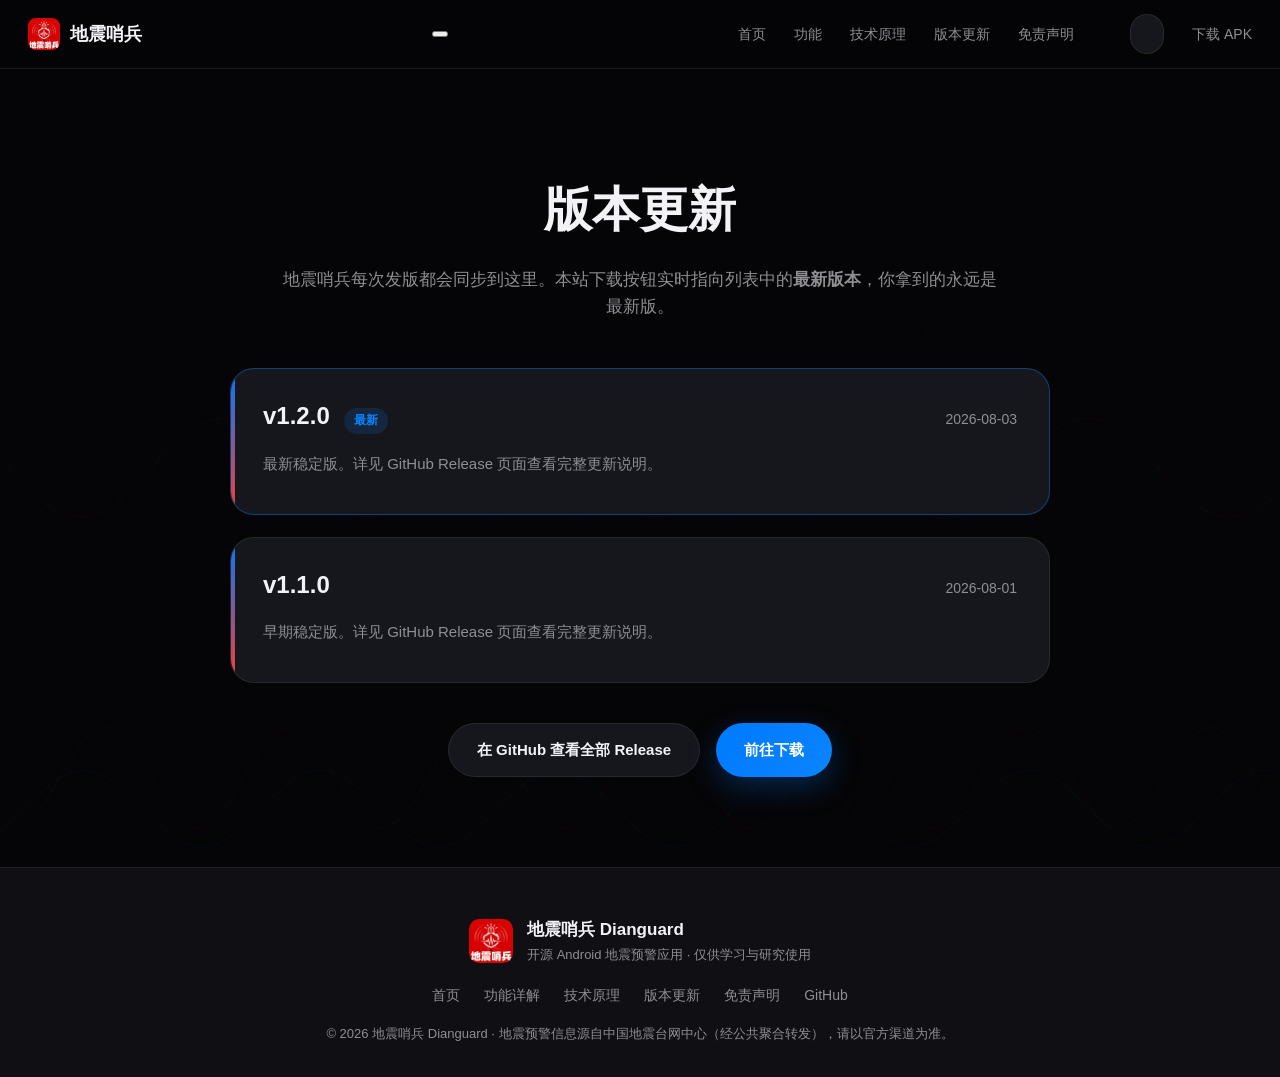
==== changelog.html @ f7e35b16 "site update: changelog.html" ====
<!DOCTYPE html>
<html lang="zh-CN">
<head>
  <meta charset="UTF-8">
  <meta name="viewport" content="width=device-width, initial-scale=1.0">
  <title>版本更新 — 地震哨兵 Dianguard</title>
  <meta name="description" content="地震哨兵 Dianguard 的版本更新记录。本站下载按钮实时指向最新 Release，你下载到的永远是最新版。">
  <link rel="icon" type="image/png" href="assets/ic_launcher.png">
  <link rel="stylesheet" href="styles.css">
</head>
<body class="page-changelog">
  <div class="scroll-progress"><i></i></div>
  <canvas id="wave-canvas"></canvas>
  <div class="aurora" aria-hidden="true"><span></span><span></span><span></span></div>

  <nav class="nav" id="site-nav">
    <a class="nav-logo" href="index.html">
      <img src="assets/ic_launcher.png" alt="地震哨兵">
      <span>地震哨兵</span>
    </a>
    <button class="nav-toggle" id="nav-toggle" aria-label="打开菜单" aria-expanded="false"><i></i><i></i><i></i></button>
    <div class="nav-links" id="nav-links">
      <a href="index.html">首页</a>
      <a href="features.html">功能</a>
      <a href="how.html">技术原理</a>
      <a href="changelog.html" class="active">版本更新</a>
      <a href="disclaimer.html">免责声明</a>
      <span class="nav-sep"></span>
      <a class="nav-github" href="https://github.com/Lokeily/Earthquake-Sentinel" target="_blank" rel="noopener" aria-label="GitHub 仓库">
        <svg viewBox="0 0 24 24" fill="currentColor"><path d="M12 .5a12 12 0 0 0-3.79 23.4c.6.1.82-.26.82-.58v-2.2c-3.34.72-4.04-1.6-4.04-1.6-.55-1.4-1.34-1.77-1.34-1.77-1.1-.75.08-.73.08-.73 1.2.09 1.84 1.24 1.84 1.24 1.07 1.84 2.81 1.3 3.5 1 .1-.78.42-1.31.76-1.61-2.67-.3-5.47-1.34-5.47-5.96 0-1.32.47-2.39 1.24-3.23-.13-.3-.54-1.53.11-3.18 0 0 1.01-.32 3.3 1.23a11.4 11.4 0 0 1 6.01 0c2.29-1.55 3.3-1.23 3.3-1.23.65 1.65.24 2.88.12 3.18.77.84 1.23 1.91 1.23 3.23 0 4.63-2.8 5.65-5.48 5.95.43.37.81 1.1.81 2.22v3.29c0 .32.22.69.83.58A12 12 0 0 0 12 .5z"/></svg>
      </a>
      <a class="nav-cta" href="index.html#download">下载 APK</a>
    </div>
  </nav>

  <main class="changelog-section">
    <div class="container">
      <header class="changelog-header">
        <h1>版本更新</h1>
        <p class="lead">地震哨兵每次发版都会同步到这里。本站下载按钮实时指向列表中的<strong>最新版本</strong>，你拿到的永远是最新版。</p>
      </header>

      <div id="release-list" class="release-list">
        <div class="release-loading">正在加载更新记录…</div>
      </div>

      <div class="changelog-actions">
        <a class="btn btn-secondary" href="https://github.com/Lokeily/Earthquake-Sentinel/releases" target="_blank" rel="noopener">在 GitHub 查看全部 Release</a>
        <a class="btn btn-primary" href="index.html#download">前往下载</a>
      </div>
    </div>
  </main>

  <footer class="footer">
    <div class="container footer-inner">
      <div class="footer-brand">
        <img src="assets/ic_launcher.png" alt="">
        <div>
          <strong>地震哨兵 Dianguard</strong>
          <p>开源 Android 地震预警应用 · 仅供学习与研究使用</p>
        </div>
      </div>
      <div class="footer-links">
        <a href="index.html">首页</a>
        <a href="features.html">功能详解</a>
        <a href="how.html">技术原理</a>
        <a href="changelog.html">版本更新</a>
        <a href="disclaimer.html">免责声明</a>
        <a href="https://github.com/Lokeily/Earthquake-Sentinel" target="_blank" rel="noopener">GitHub</a>
      </div>
      <p class="footer-copy">© 2026 地震哨兵 Dianguard · 地震预警信息源自中国地震台网中心（经公共聚合转发），请以官方渠道为准。</p>
    </div>
  </footer>

  <script type="application/json" id="fallback-releases">
  [
    {
      "tag": "v1.2.0",
      "date": "2026-08-03",
      "notes": "最新稳定版。详见 GitHub Release 页面查看完整更新说明。"
    },
    {
      "tag": "v1.1.0",
      "date": "2026-08-01",
      "notes": "早期稳定版。详见 GitHub Release 页面查看完整更新说明。"
    }
  ]
  </script>
  <script src="app.js"></script>
</body>
</html>
---- styles.css ----
:root {
  --bg: #050507;
  --bg-elev: #0f0f14;
  --card: #16161d;
  --card-hover: #1e1e27;
  --border: rgba(255,255,255,0.08);
  --text: #f2f2f7;
  --text-muted: #8e8e93;
  --blue: #007AFF;
  --blue-dark: #0A84FF;
  --level-blue: #0A84FF;
  --level-yellow: #FFCC00;
  --level-orange: #FF9500;
  --level-red: #FF3B30;
  --green: #34C759;
  --purple: #AF52DE;
  --radius: 24px;
  --radius-sm: 14px;
  --maxw: 1160px;
}

* { box-sizing: border-box; }
html { scroll-behavior: smooth; }
body {
  margin: 0;
  font-family: -apple-system, BlinkMacSystemFont, "Segoe UI", Roboto, "Helvetica Neue", Arial, "PingFang SC", "Microsoft YaHei", sans-serif;
  background: var(--bg);
  color: var(--text);
  line-height: 1.6;
  overflow-x: hidden;
}

a { color: var(--blue); text-decoration: none; }
a:hover { text-decoration: underline; }

#wave-canvas {
  position: fixed;
  inset: 0;
  width: 100%;
  height: 100%;
  z-index: -1;
  opacity: 0.55;
  pointer-events: none;
}

.container {
  max-width: var(--maxw);
  margin: 0 auto;
  padding: 0 24px;
}

/* Nav */
.nav {
  position: fixed;
  top: 0; left: 0; right: 0;
  z-index: 100;
  display: flex;
  align-items: center;
  justify-content: space-between;
  padding: 14px 28px;
  background: rgba(5,5,7,0.72);
  backdrop-filter: blur(18px);
  border-bottom: 1px solid var(--border);
}
.nav-logo {
  display: flex;
  align-items: center;
  gap: 10px;
  color: var(--text);
  font-weight: 700;
  font-size: 18px;
}
.nav-logo img { width: 32px; height: 32px; border-radius: 8px; }
.nav-links {
  display: flex;
  align-items: center;
  gap: 28px;
  font-size: 14px;
}
.nav-links a { color: var(--text-muted); }
.nav-links a:hover { color: var(--text); text-decoration: none; }
.nav-github {
  padding: 8px 16px;
  border: 1px solid var(--border);
  border-radius: 999px;
  background: var(--card);
  color: var(--text) !important;
  transition: 0.2s;
}
.nav-github:hover { background: var(--card-hover); }

/* Hero */
.hero {
  min-height: 100vh;
  display: flex;
  align-items: center;
  justify-content: center;
  gap: 64px;
  padding: 120px 40px 80px;
  max-width: 1280px;
  margin: 0 auto;
}
.hero-content { flex: 1; max-width: 620px; }
.hero-badge {
  display: inline-flex;
  align-items: center;
  gap: 8px;
  padding: 8px 16px;
  border-radius: 999px;
  background: rgba(10,132,255,0.12);
  border: 1px solid rgba(10,132,255,0.25);
  color: var(--blue-dark);
  font-size: 13px;
  margin-bottom: 24px;
}
.hero-title {
  font-size: clamp(40px, 6vw, 72px);
  line-height: 1.08;
  font-weight: 800;
  letter-spacing: -0.03em;
  margin: 0 0 24px;
}
.gradient-text {
  background: linear-gradient(135deg, var(--level-blue), var(--level-red));
  -webkit-background-clip: text;
  -webkit-text-fill-color: transparent;
  background-clip: text;
}
.hero-subtitle {
  font-size: 18px;
  color: var(--text-muted);
  max-width: 540px;
  margin: 0 0 32px;
}
.hero-actions { display: flex; gap: 16px; flex-wrap: wrap; }
.hero-note {
  margin-top: 20px;
  font-size: 13px;
  color: var(--text-muted);
}

.btn {
  display: inline-flex;
  align-items: center;
  justify-content: center;
  gap: 10px;
  padding: 14px 28px;
  border-radius: 999px;
  font-weight: 600;
  font-size: 15px;
  border: none;
  cursor: pointer;
  transition: transform 0.15s, box-shadow 0.2s, background 0.2s;
  text-decoration: none !important;
}
.btn:hover { transform: translateY(-2px); }
.btn-primary {
  background: linear-gradient(135deg, var(--blue), var(--blue-dark));
  color: #fff;
  box-shadow: 0 10px 30px rgba(0,122,255,0.28);
}
.btn-primary:hover { box-shadow: 0 14px 40px rgba(0,122,255,0.38); }
.btn-secondary {
  background: var(--card);
  color: var(--text);
  border: 1px solid var(--border);
}
.btn-secondary:hover { background: var(--card-hover); }
.btn-large { padding: 18px 36px; font-size: 17px; }

/* Phone */
.hero-device { flex: 0 0 auto; }
.phone {
  width: 320px;
  height: 660px;
  border-radius: 48px;
  background: #1c1c24;
  border: 10px solid #2a2a35;
  box-shadow:
    0 0 0 2px #444,
    0 40px 90px rgba(0,0,0,0.55),
    0 0 80px rgba(255,59,48,0.15);
  position: relative;
  overflow: hidden;
}
.phone.small { width: 260px; height: 540px; border-width: 8px; border-radius: 40px; }
.phone-notch {
  position: absolute;
  top: 0; left: 50%;
  transform: translateX(-50%);
  width: 120px; height: 26px;
  background: #1c1c24;
  border-radius: 0 0 18px 18px;
  z-index: 2;
}
.phone-screen {
  width: 100%; height: 100%;
  padding: 44px 20px 24px;
  background: linear-gradient(180deg, #0c0c12, #1a1a22);
  display: flex;
  flex-direction: column;
  gap: 16px;
}
.phone-screen.dark { background: #000; }

.alert-card {
  border-radius: var(--radius-sm);
  padding: 24px;
  text-align: center;
  color: #fff;
  background: linear-gradient(135deg, rgba(255,59,48,0.95), rgba(255,149,0,0.9));
  box-shadow: 0 12px 40px rgba(255,59,48,0.35);
  animation: pulse-red 2s infinite;
}
.alert-card.red { background: linear-gradient(135deg, #ff3b30, #ff6b61); }
@keyframes pulse-red {
  0%,100% { box-shadow: 0 12px 40px rgba(255,59,48,0.35); }
  50% { box-shadow: 0 12px 50px rgba(255,59,48,0.6); }
}
.alert-icon { font-size: 36px; margin-bottom: 6px; color: #fff; }
.alert-icon svg { width: 36px; height: 36px; }
.alert-level { font-size: 13px; opacity: 0.9; letter-spacing: 0.1em; }
.alert-mag { font-size: 34px; font-weight: 800; margin: 6px 0; }
.alert-eta { font-size: 18px; }
.alert-eta .count { font-size: 42px; font-weight: 800; }
.alert-tip { margin-top: 10px; font-size: 13px; opacity: 0.9; }

.home-preview {
  flex: 1;
  background: rgba(255,255,255,0.04);
  border-radius: var(--radius-sm);
  padding: 18px;
  border: 1px solid var(--border);
}
.status-row {
  display: flex;
  justify-content: space-between;
  font-size: 13px;
  color: var(--text-muted);
  margin-bottom: 12px;
}
.status-value { color: var(--text); }
.source-dots { display: flex; gap: 8px; margin-bottom: 18px; }
.mock-btn {
  width: 100%;
  padding: 14px;
  border-radius: 12px;
  border: none;
  background: var(--blue);
  color: #fff;
  font-weight: 700;
  font-size: 15px;
}

/* Sections */
.section { padding: 110px 0; }
.section-title {
  font-size: clamp(28px, 4vw, 44px);
  font-weight: 800;
  letter-spacing: -0.02em;
  margin: 0 0 48px;
  text-align: center;
}
.text-muted { color: var(--text-muted); }

/* Sources */
.sources { background: linear-gradient(180deg, transparent, rgba(10,132,255,0.04)); }
.source-grid {
  display: grid;
  grid-template-columns: repeat(auto-fit, minmax(240px, 1fr));
  gap: 20px;
}
.source-card {
  background: var(--card);
  border: 1px solid var(--border);
  border-radius: var(--radius-sm);
  padding: 24px;
  transition: 0.2s;
}
.source-card:hover { background: var(--card-hover); transform: translateY(-4px); }
.source-name { font-weight: 700; font-size: 17px; margin-bottom: 6px; }
.source-url { font-size: 12px; color: var(--text-muted); margin-bottom: 14px; }
.badge {
  display: inline-block;
  padding: 5px 10px;
  border-radius: 999px;
  font-size: 12px;
  font-weight: 600;
}
.badge.free { background: rgba(52,199,89,0.15); color: var(--green); }
.badge.token { background: rgba(255,204,0,0.15); color: var(--level-yellow); }
.badge.key { background: rgba(175,82,222,0.15); color: var(--purple); }

/* Features */
.features { background: var(--bg-elev); }
.feature-grid {
  display: grid;
  grid-template-columns: repeat(auto-fit, minmax(300px, 1fr));
  gap: 22px;
}
.feature-card {
  background: var(--card);
  border: 1px solid var(--border);
  border-radius: var(--radius);
  padding: 28px;
  transition: 0.25s;
}
.feature-card:hover { background: var(--card-hover); transform: translateY(-5px); }
.feature-icon {
  width: 50px; height: 50px;
  border-radius: 14px;
  display: flex; align-items: center; justify-content: center;
  font-size: 24px;
  margin-bottom: 18px;
}
.feature-icon.red { background: rgba(255,59,48,0.12); color: var(--level-red); }
.feature-icon.blue { background: rgba(10,132,255,0.12); color: var(--level-blue); }
.feature-icon.yellow { background: rgba(255,204,0,0.12); color: var(--level-yellow); }
.feature-icon.orange { background: rgba(255,149,0,0.12); color: var(--level-orange); }
.feature-icon.purple { background: rgba(175,82,222,0.12); color: var(--purple); }
.feature-icon.green { background: rgba(52,199,89,0.12); color: var(--green); }
.feature-icon svg { width: 26px; height: 26px; }
.feature-card h3 { margin: 0 0 10px; font-size: 19px; }
.feature-card p { margin: 0; color: var(--text-muted); font-size: 15px; }

/* Screens */
.screen-showcase {
  display: flex;
  justify-content: center;
  gap: 32px;
  flex-wrap: wrap;
}
.screen-header {
  text-align: center;
  font-weight: 700;
  font-size: 16px;
  margin-bottom: 8px;
}
.status-card {
  background: rgba(52,199,89,0.12);
  border: 1px solid rgba(52,199,89,0.25);
  border-radius: 16px;
  padding: 18px;
  text-align: center;
}
.status-title { font-weight: 700; font-size: 18px; color: var(--green); }
.status-desc { font-size: 13px; color: var(--text-muted); }
.mock-list { display: flex; flex-direction: column; gap: 10px; }
.mock-list.compact { gap: 8px; }
.mock-item {
  display: flex; align-items: center; gap: 10px;
  background: rgba(255,255,255,0.04);
  border-radius: 10px;
  padding: 12px 14px;
  font-size: 14px;
}
.history-item {
  display: flex; align-items: center; gap: 14px;
  padding: 14px;
  border-radius: 14px;
  background: rgba(255,255,255,0.04);
  border-left: 4px solid;
}
.history-item.level-orange { border-left-color: var(--level-orange); }
.history-item.level-blue { border-left-color: var(--level-blue); }
.history-item.level-yellow { border-left-color: var(--level-yellow); }
.history-mag {
  width: 42px; height: 42px;
  border-radius: 50%;
  display: flex; align-items: center; justify-content: center;
  font-weight: 800; font-size: 15px;
  background: rgba(255,255,255,0.08);
}
.history-info { flex: 1; font-size: 14px; }
.history-meta { font-size: 12px; color: var(--text-muted); }

/* Voice */
.voice { background: linear-gradient(180deg, var(--bg-elev), transparent); }
.voice-inner {
  display: flex;
  align-items: center;
  gap: 64px;
}
.voice-text { flex: 1; }
.voice-text p { color: var(--text-muted); max-width: 520px; }
.voice-list {
  list-style: none;
  padding: 0;
  margin-top: 24px;
  display: flex;
  flex-direction: column;
  gap: 14px;
}
.voice-list li {
  position: relative;
  padding-left: 22px;
  color: var(--text-muted);
}
.voice-list li::before {
  content: "";
  position: absolute;
  left: 0; top: 10px;
  width: 8px; height: 8px;
  border-radius: 50%;
  background: var(--blue);
}
.voice-visual {
  flex: 0 0 280px;
  height: 180px;
  display: flex;
  align-items: flex-end;
  justify-content: center;
  gap: 10px;
}
.wave-block {
  width: 24px;
  border-radius: 999px;
  background: linear-gradient(180deg, var(--blue), var(--level-red));
  animation: wave 1.2s ease-in-out infinite;
}
.wave-block:nth-child(1) { height: 40%; animation-delay: 0s; }
.wave-block:nth-child(2) { height: 70%; animation-delay: 0.15s; }
.wave-block:nth-child(3) { height: 100%; animation-delay: 0.3s; }
.wave-block:nth-child(4) { height: 70%; animation-delay: 0.45s; }
.wave-block:nth-child(5) { height: 40%; animation-delay: 0.6s; }
@keyframes wave {
  0%,100% { transform: scaleY(0.7); }
  50% { transform: scaleY(1); }
}

/* Reviews */
.reviews { background: var(--bg-elev); }
.review-grid {
  display: grid;
  grid-template-columns: repeat(auto-fit, minmax(280px, 1fr));
  gap: 20px;
}
.review-card {
  background: var(--card);
  border: 1px solid var(--border);
  border-radius: var(--radius);
  padding: 26px;
  margin: 0;
}
.review-card p { font-size: 17px; margin: 0 0 16px; }
.review-card cite { color: var(--text-muted); font-size: 14px; font-style: normal; }

/* Download */
.download { text-align: center; }
.install-steps {
  display: grid;
  grid-template-columns: repeat(auto-fit, minmax(220px, 1fr));
  gap: 24px;
  text-align: left;
  margin-bottom: 48px;
}
.step {
  background: var(--card);
  border: 1px solid var(--border);
  border-radius: var(--radius-sm);
  padding: 24px;
}
.step-num {
  width: 36px; height: 36px;
  border-radius: 50%;
  background: var(--blue);
  color: #fff;
  display: flex; align-items: center; justify-content: center;
  font-weight: 700;
  margin-bottom: 14px;
}
.step h3 { margin: 0 0 8px; font-size: 17px; }
.step p { margin: 0; color: var(--text-muted); font-size: 14px; }
.download-actions { display: flex; justify-content: center; gap: 16px; flex-wrap: wrap; }

/* Footer */
.footer {
  border-top: 1px solid var(--border);
  padding: 48px 0 32px;
  background: var(--bg-elev);
}
.footer-inner { text-align: center; }
.footer-brand {
  display: inline-flex;
  align-items: center;
  gap: 14px;
  margin-bottom: 18px;
  text-align: left;
}
.footer-brand img { width: 44px; height: 44px; border-radius: 10px; }
.footer-brand strong { display: block; font-size: 17px; }
.footer-brand p { margin: 2px 0 0; font-size: 13px; color: var(--text-muted); }
.footer-links { display: flex; justify-content: center; gap: 24px; margin-bottom: 18px; }
.footer-links a { color: var(--text-muted); font-size: 14px; }
.footer-links a:hover { color: var(--text); }
.footer-copy { color: var(--text-muted); font-size: 13px; margin: 0; }

/* Dots */
.dot {
  width: 10px; height: 10px;
  border-radius: 50%;
  display: inline-block;
}
.level-blue { background: var(--level-blue); }
.level-yellow { background: var(--level-yellow); }
.level-orange { background: var(--level-orange); }
.level-red { background: var(--level-red); }
.level-green { background: var(--green); }

/* Disclaimer page */
.page-disclaimer #wave-canvas { opacity: 0.25; }
.disclaimer-section { padding: 140px 0 80px; }
.disclaimer-header {
  text-align: center;
  max-width: 720px;
  margin: 0 auto 48px;
}
.disclaimer-header h1 { font-size: clamp(32px, 5vw, 48px); margin-bottom: 16px; }
.lead { color: var(--text-muted); font-size: 17px; }
.disclaimer-body {
  display: flex;
  flex-direction: column;
  gap: 24px;
  max-width: 760px;
  margin: 0 auto;
}
.disclaimer-block {
  background: var(--card);
  border: 1px solid var(--border);
  border-radius: var(--radius);
  padding: 28px 32px;
}
.disclaimer-block.warning {
  border-color: rgba(255,59,48,0.35);
  background: linear-gradient(135deg, rgba(255,59,48,0.08), var(--card));
}
.disclaimer-block h2 { font-size: 20px; margin: 0 0 14px; }
.disclaimer-block p { color: var(--text-muted); margin: 0 0 12px; }
.disclaimer-block p:last-child { margin-bottom: 0; }
.disclaimer-block ol { margin: 0; padding-left: 20px; color: var(--text-muted); }
.disclaimer-block li { margin-bottom: 10px; }
.disclaimer-block li:last-child { margin-bottom: 0; }
.disclaimer-actions {
  display: flex;
  justify-content: center;
  gap: 16px;
  margin-top: 48px;
}

/* Section lead + left-aligned titles */
.section-lead {
  text-align: center;
  color: var(--text-muted);
  font-size: 17px;
  max-width: 680px;
  margin: -28px auto 52px;
}
.section-title.left { text-align: left; margin-left: 0; }

/* Hero countdown ring */
.alert-eta {
  position: relative;
  display: flex;
  flex-direction: column;
  align-items: center;
  justify-content: center;
  margin: 10px 0 6px;
  min-height: 104px;
}
.alert-eta .eta-ring {
  position: absolute;
  top: 50%; left: 50%;
  width: 96px; height: 96px;
  transform: translate(-50%, -58%);
}
.alert-eta .eta-ring-bg { fill: none; stroke: rgba(255,255,255,0.28); stroke-width: 7; }
.alert-eta .eta-ring-fg {
  fill: none;
  stroke: #fff;
  stroke-width: 7;
  stroke-linecap: round;
  stroke-dasharray: 276.46;
  stroke-dashoffset: 0;
  transform: rotate(-90deg);
  transform-origin: 50px 50px;
  transition: stroke-dashoffset 1s linear;
}
.alert-eta .count {
  font-size: 42px;
  font-weight: 800;
  line-height: 1;
  position: relative;
  z-index: 1;
}
.alert-eta .eta-label { font-size: 12px; opacity: 0.92; margin-top: 4px; z-index: 1; }

/* How it works */
.how { background: var(--bg-elev); }
.how-grid {
  display: flex;
  align-items: stretch;
  justify-content: center;
  gap: 12px;
  flex-wrap: nowrap;
}
.how-step {
  flex: 1;
  background: var(--card);
  border: 1px solid var(--border);
  border-radius: var(--radius);
  padding: 30px 24px;
  text-align: center;
  position: relative;
  transition: 0.25s;
}
.how-step:hover { background: var(--card-hover); transform: translateY(-5px); }
.how-num {
  width: 34px; height: 34px;
  border-radius: 50%;
  background: linear-gradient(135deg, var(--blue), var(--blue-dark));
  color: #fff;
  display: flex; align-items: center; justify-content: center;
  font-weight: 800;
  margin: 0 auto 14px;
}
.how-icon { font-size: 30px; margin-bottom: 10px; color: var(--blue); }
.how-icon.red { color: var(--level-red); }
.how-icon svg { width: 30px; height: 30px; }
.how-step h3 { margin: 0 0 8px; font-size: 18px; }
.how-step p { margin: 0; color: var(--text-muted); font-size: 14px; }
.how-arrow {
  align-self: center;
  font-size: 26px;
  color: var(--text-muted);
  flex: 0 0 auto;
}

/* Reliability */
.reliability { background: linear-gradient(180deg, transparent, rgba(10,132,255,0.04)); }
.reliability-inner {
  display: flex;
  align-items: center;
  gap: 56px;
}
.reliability-text { flex: 1; }
.reliability-text p { color: var(--text-muted); max-width: 560px; }
.reliability-list {
  list-style: none; padding: 0; margin-top: 22px;
  display: flex; flex-direction: column; gap: 12px;
}
.reliability-list li { display: flex; align-items: center; gap: 10px; color: var(--text-muted); }
.reliability-graph {
  flex: 0 0 240px;
  height: 240px;
  position: relative;
  border-radius: var(--radius);
  background: var(--card);
  border: 1px solid var(--border);
}
.rg-source {
  position: absolute;
  left: 50%; transform: translateX(-50%);
  background: var(--bg-elev);
  border: 1px solid var(--border);
  border-radius: 999px;
  padding: 6px 14px;
  font-size: 13px;
  z-index: 2;
}
.rg-source:nth-child(1) { top: 14px; }
.rg-source:nth-child(2) { top: 14px; left: 22px; transform: none; }
.rg-source:nth-child(3) { top: 14px; left: auto; right: 22px; transform: none; }
.rg-hub {
  position: absolute;
  bottom: 18px; left: 50%; transform: translateX(-50%);
  background: linear-gradient(135deg, var(--blue), var(--blue-dark));
  color: #fff;
  border-radius: 12px;
  padding: 8px 16px;
  font-size: 13px;
  font-weight: 700;
  z-index: 2;
}
.rg-lines { position: absolute; inset: 0; width: 100%; height: 100%; }
.rg-lines line {
  stroke: var(--blue-dark);
  stroke-width: 1.5;
  stroke-dasharray: 4 4;
  opacity: 0.6;
}

/* FAQ */
.faq { background: var(--bg-elev); }
.faq-grid {
  display: grid;
  grid-template-columns: repeat(auto-fit, minmax(330px, 1fr));
  gap: 16px;
  max-width: 980px;
  margin: 0 auto;
}
.faq-item {
  background: var(--card);
  border: 1px solid var(--border);
  border-radius: var(--radius-sm);
  padding: 4px 22px;
  transition: 0.2s;
}
.faq-item[open] { background: var(--card-hover); }
.faq-item summary {
  cursor: pointer;
  list-style: none;
  font-weight: 600;
  font-size: 16px;
  padding: 18px 0;
  display: flex;
  justify-content: space-between;
  align-items: center;
}
.faq-item summary::-webkit-details-marker { display: none; }
.faq-item summary::after {
  content: "+";
  font-size: 22px;
  color: var(--text-muted);
  transition: transform 0.2s;
}
.faq-item[open] summary::after { content: "−"; }
.faq-item p { margin: 0 0 18px; color: var(--text-muted); font-size: 15px; }
.faq-item p a { color: var(--blue); }

/* Download version line */
.download-version { text-align: center; color: var(--text-muted); font-size: 16px; margin: -28px 0 40px; }
.download-version strong { color: var(--text); }

/* Changelog */
.page-changelog #wave-canvas { opacity: 0.22; }
.changelog-section { padding: 140px 0 90px; }
.changelog-header { text-align: center; max-width: 720px; margin: 0 auto 48px; }
.changelog-header h1 { font-size: clamp(32px, 5vw, 48px); margin-bottom: 14px; }
.changelog-header .lead { color: var(--text-muted);; font-size: 17px; }
.release-list { max-width: 820px; margin: 0 auto; display: flex; flex-direction: column; gap: 22px; }
.release-card {
  background: var(--card);
  border: 1px solid var(--border);
  border-radius: var(--radius);
  padding: 28px 32px;
  position: relative;
  overflow: hidden;
}
.release-card::before {
  content: "";
  position: absolute;
  left: 0; top: 0; bottom: 0;
  width: 4px;
  background: linear-gradient(180deg, var(--blue), var(--level-red));
}
.release-card.latest { border-color: rgba(10,132,255,0.4); }
.release-head {
  display: flex;
  align-items: baseline;
  gap: 14px;
  flex-wrap: wrap;
  margin-bottom: 16px;
}
.release-version { font-size: 24px; font-weight: 800; }
.release-badge {
  font-size: 12px;
  font-weight: 700;
  padding: 3px 10px;
  border-radius: 999px;
  background: rgba(10,132,255,0.15);
  color: var(--blue-dark);
}
.release-date { color: var(--text-muted); font-size: 14px; margin-left: auto; }
.release-notes { color: var(--text-muted); font-size: 15px; }
.release-notes h2, .release-notes h3, .release-notes h4 { color: var(--text); margin: 18px 0 8px; }
.release-notes h2 { font-size: 19px; }
.release-notes h3 { font-size: 17px; }
.release-notes h4 { font-size: 15px; }
.release-notes p { margin: 0 0 10px; }
.release-notes ul, .release-notes ol { margin: 0 0 12px; padding-left: 22px; }
.release-notes li { margin-bottom: 6px; }
.release-notes code {
  background: rgba(255,255,255,0.08);
  padding: 1px 6px;
  border-radius: 6px;
  font-size: 0.9em;
}
.release-notes a { color: var(--blue); }
.release-notes hr { border: none; border-top: 1px solid var(--border); margin: 16px 0; }
.release-dl { margin: 18px 0 0 !important; }
.btn-small { padding: 9px 18px; font-size: 13px; }
.release-loading { text-align: center; color: var(--text-muted); padding: 40px; }
.release-error {
  text-align: center;
  color: var(--text-muted);
  background: var(--card);
  border: 1px solid var(--border);
  border-radius: var(--radius);
  padding: 32px;
}
.changelog-actions { display: flex; justify-content: center; gap: 16px; margin-top: 40px; flex-wrap: wrap; }

/* Reveal on scroll */
.reveal {
  opacity: 0;
  transform: translateY(30px);
  transition: opacity 0.7s ease, transform 0.7s ease;
}
.reveal.revealed {
  opacity: 1;
  transform: translateY(0);
}

/* Responsive */
@media (max-width: 960px) {
  .hero { flex-direction: column; text-align: center; padding-top: 140px; }
  .hero-content { max-width: 100%; }
  .hero-actions, .hero-note { justify-content: center; }
  .hero-device { order: -1; }
  .voice-inner { flex-direction: column; text-align: center; }
  .voice-text p { max-width: 100%; }
}
@media (max-width: 640px) {
  .nav { padding: 12px 18px; }
  .nav-links { gap: 16px; font-size: 13px; }
  .nav-links a:not(.nav-github) { display: none; }
  .phone { width: 260px; height: 540px; }
  .section { padding: 72px 0; }
  .install-steps, .feature-grid, .source-grid, .review-grid { grid-template-columns: 1fr; }
  .disclaimer-block { padding: 22px; }
}

@media (max-width: 860px) {
  .how-grid { flex-wrap: wrap; }
  .how-arrow { display: none; }
  .how-step { flex: 1 1 100%; }
  .reliability-inner { flex-direction: column; text-align: center; }
  .reliability-text { text-align: left; }
  .reliability-graph { flex: 0 0 auto; width: 100%; max-width: 320px; }
  .release-head { gap: 10px; }
  .release-date { margin-left: 0; width: 100%; }
}
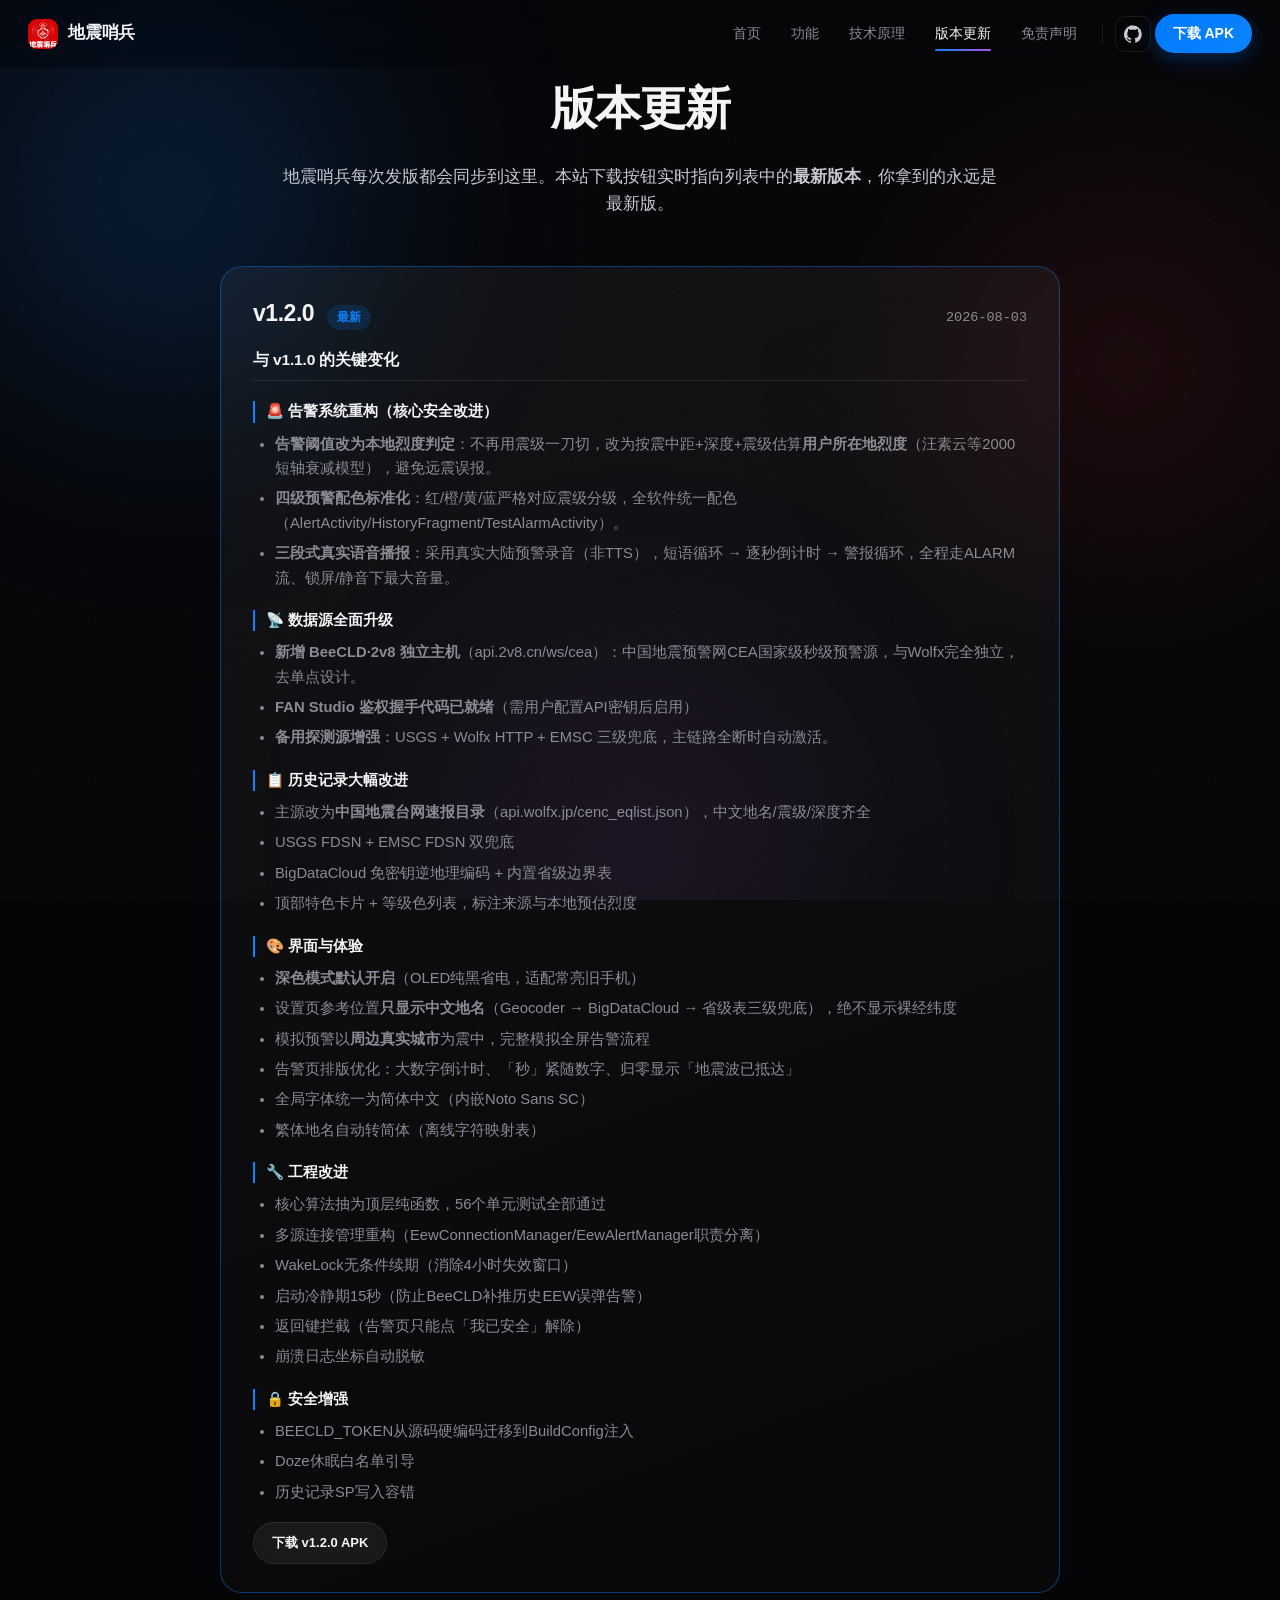
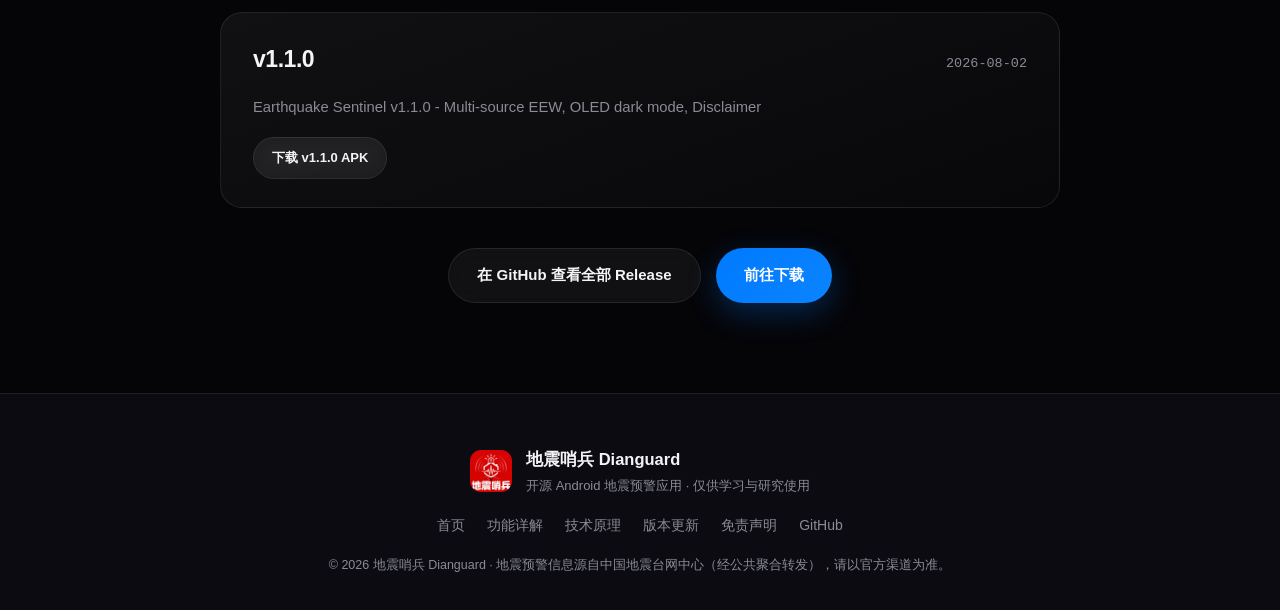
==== commit 9804c022: "site: 修复事实错误、重做更新日志、补齐 SEO 与性能优化 - 修正首页默认烈度阈值文案：源码默认+推荐为 2°，原页面写 3° 有误导 - 免责声明补全 v1.2.0 引入的多数据源（BeeC" ====
--- a/changelog.html
+++ b/changelog.html
@@ -5,8 +5,45 @@
   <meta name="viewport" content="width=device-width, initial-scale=1.0">
   <title>版本更新 — 地震哨兵 Dianguard</title>
   <meta name="description" content="地震哨兵 Dianguard 的版本更新记录。本站下载按钮实时指向最新 Release，你下载到的永远是最新版。">
+  <meta name="theme-color" content="#050508">
+  <meta name="color-scheme" content="dark">
   <link rel="icon" type="image/png" href="assets/ic_launcher.png">
+  <link rel="canonical" href="https://lokeily.github.io/dianguard-site/changelog.html">
+  <meta property="og:type" content="website">
+  <meta property="og:site_name" content="地震哨兵 Dianguard">
+  <meta property="og:title" content="版本更新 — 地震哨兵 Dianguard">
+  <meta property="og:description" content="地震哨兵 Dianguard 的版本更新记录。本站下载按钮实时指向最新 Release，你下载到的永远是最新版。">
+  <meta property="og:url" content="https://lokeily.github.io/dianguard-site/changelog.html">
+  <meta property="og:image" content="https://lokeily.github.io/dianguard-site/assets/og-cover.png">
+  <meta property="og:image:width" content="1200">
+  <meta property="og:image:height" content="630">
+  <meta property="og:locale" content="zh_CN">
+  <meta name="twitter:card" content="summary_large_image">
+  <meta name="twitter:title" content="版本更新 — 地震哨兵 Dianguard">
+  <meta name="twitter:description" content="地震哨兵 Dianguard 的版本更新记录。本站下载按钮实时指向最新 Release，你下载到的永远是最新版。">
+  <meta name="twitter:image" content="https://lokeily.github.io/dianguard-site/assets/og-cover.png">
   <link rel="stylesheet" href="styles.css">
+  <script type="application/ld+json">
+  {
+    "@context": "https://schema.org",
+    "@type": "SoftwareApplication",
+    "name": "地震哨兵 Dianguard",
+    "applicationCategory": "UtilityApplication",
+    "operatingSystem": "Android",
+    "offers": {
+      "@type": "Offer",
+      "price": "0",
+      "priceCurrency": "CNY"
+    },
+    "softwareVersion": "v1.2.0",
+    "downloadUrl": "https://github.com/Lokeily/Earthquake-Sentinel/releases/latest",
+    "codeRepository": "https://github.com/Lokeily/Earthquake-Sentinel",
+    "author": {
+      "@type": "Organization",
+      "name": "Lokeily"
+    }
+  }
+  </script>
 </head>
 <body class="page-changelog">
   <div class="scroll-progress"><i></i></div>
@@ -40,9 +77,29 @@
         <p class="lead">地震哨兵每次发版都会同步到这里。本站下载按钮实时指向列表中的<strong>最新版本</strong>，你拿到的永远是最新版。</p>
       </header>
 
-      <div id="release-list" class="release-list">
-        <div class="release-loading">正在加载更新记录…</div>
+      <!-- 下面这段由 tools/bake-changelog.js 从 GitHub Release 生成，请勿手改。
+           静态存在是刻意为之：GitHub API 对未认证请求限流 60 次/小时/IP，
+           页面内容不能依赖那次请求成功。JS 只在能连通时刷新出更新的版本。 -->
+      <!-- BAKED:BEGIN -->
+  <div id="release-list" class="release-list" data-baked="1.2.0,1.1.0">
+    <article class="release-card latest">
+      <div class="release-head">
+        <span class="release-version">v1.2.0</span><span class="release-badge">最新</span>
+        <span class="release-date">2026-08-03</span>
       </div>
+      <div class="release-notes"><h4>与 v1.1.0 的关键变化</h4><h5>🚨 告警系统重构（核心安全改进）</h5><ul><li><strong>告警阈值改为本地烈度判定</strong>：不再用震级一刀切，改为按震中距+深度+震级估算<strong>用户所在地烈度</strong>（汪素云等2000短轴衰减模型），避免远震误报。</li><li><strong>四级预警配色标准化</strong>：红/橙/黄/蓝严格对应震级分级，全软件统一配色（AlertActivity/HistoryFragment/TestAlarmActivity）。</li><li><strong>三段式真实语音播报</strong>：采用真实大陆预警录音（非TTS），短语循环 → 逐秒倒计时 → 警报循环，全程走ALARM流、锁屏/静音下最大音量。</li></ul><h5>📡 数据源全面升级</h5><ul><li><strong>新增 BeeCLD·2v8 独立主机</strong>（api.2v8.cn/ws/cea）：中国地震预警网CEA国家级秒级预警源，与Wolfx完全独立，去单点设计。</li><li><strong>FAN Studio 鉴权握手代码已就绪</strong>（需用户配置API密钥后启用）</li><li><strong>备用探测源增强</strong>：USGS + Wolfx HTTP + EMSC 三级兜底，主链路全断时自动激活。</li></ul><h5>📋 历史记录大幅改进</h5><ul><li>主源改为<strong>中国地震台网速报目录</strong>（api.wolfx.jp/cenc_eqlist.json），中文地名/震级/深度齐全</li><li>USGS FDSN + EMSC FDSN 双兜底</li><li>BigDataCloud 免密钥逆地理编码 + 内置省级边界表</li><li>顶部特色卡片 + 等级色列表，标注来源与本地预估烈度</li></ul><h5>🎨 界面与体验</h5><ul><li><strong>深色模式默认开启</strong>（OLED纯黑省电，适配常亮旧手机）</li><li>设置页参考位置<strong>只显示中文地名</strong>（Geocoder → BigDataCloud → 省级表三级兜底），绝不显示裸经纬度</li><li>模拟预警以<strong>周边真实城市</strong>为震中，完整模拟全屏告警流程</li><li>告警页排版优化：大数字倒计时、「秒」紧随数字、归零显示「地震波已抵达」</li><li>全局字体统一为简体中文（内嵌Noto Sans SC）</li><li>繁体地名自动转简体（离线字符映射表）</li></ul><h5>🔧 工程改进</h5><ul><li>核心算法抽为顶层纯函数，56个单元测试全部通过</li><li>多源连接管理重构（EewConnectionManager/EewAlertManager职责分离）</li><li>WakeLock无条件续期（消除4小时失效窗口）</li><li>启动冷静期15秒（防止BeeCLD补推历史EEW误弹告警）</li><li>返回键拦截（告警页只能点「我已安全」解除）</li><li>崩溃日志坐标自动脱敏</li></ul><h5>🔒 安全增强</h5><ul><li>BEECLD_TOKEN从源码硬编码迁移到BuildConfig注入</li><li>Doze休眠白名单引导</li><li>历史记录SP写入容错</li></ul></div>
+      <p class="release-dl"><a class="btn btn-secondary btn-small" href="https://github.com/Lokeily/Earthquake-Sentinel/releases/download/v1.2.0/Dianguard-v1.2.0-release.apk" target="_blank" rel="noopener">下载 v1.2.0 APK</a></p>
+    </article>
+    <article class="release-card">
+      <div class="release-head">
+        <span class="release-version">v1.1.0</span>
+        <span class="release-date">2026-08-02</span>
+      </div>
+      <div class="release-notes"><p>Earthquake Sentinel v1.1.0 - Multi-source EEW, OLED dark mode, Disclaimer</p></div>
+      <p class="release-dl"><a class="btn btn-secondary btn-small" href="https://github.com/Lokeily/Earthquake-Sentinel/releases/download/v1.1.0/Dianguard-v1.1.0-release.apk" target="_blank" rel="noopener">下载 v1.1.0 APK</a></p>
+    </article>
+  </div>
+  <!-- BAKED:END -->
 
       <div class="changelog-actions">
         <a class="btn btn-secondary" href="https://github.com/Lokeily/Earthquake-Sentinel/releases" target="_blank" rel="noopener">在 GitHub 查看全部 Release</a>
@@ -72,20 +129,6 @@
     </div>
   </footer>
 
-  <script type="application/json" id="fallback-releases">
-  [
-    {
-      "tag": "v1.2.0",
-      "date": "2026-08-03",
-      "notes": "最新稳定版。详见 GitHub Release 页面查看完整更新说明。"
-    },
-    {
-      "tag": "v1.1.0",
-      "date": "2026-08-01",
-      "notes": "早期稳定版。详见 GitHub Release 页面查看完整更新说明。"
-    }
-  ]
-  </script>
   <script src="app.js"></script>
 </body>
 </html>
--- a/styles.css
+++ b/styles.css
@@ -1,11 +1,20 @@
+/* ============================================================
+   地震哨兵 Dianguard — 站点样式
+   深色 / 玻璃拟态 / 极光渐变 / 预警四色
+   ============================================================ */
+
 :root {
-  --bg: #050507;
-  --bg-elev: #0f0f14;
-  --card: #16161d;
-  --card-hover: #1e1e27;
-  --border: rgba(255,255,255,0.08);
-  --text: #f2f2f7;
-  --text-muted: #8e8e93;
+  --bg: #050508;
+  --bg-elev: #0b0b11;
+  --bg-elev-2: #101018;
+  --card: rgba(255,255,255,0.038);
+  --card-solid: #14141c;
+  --card-hover: rgba(255,255,255,0.062);
+  --border: rgba(255,255,255,0.085);
+  --border-strong: rgba(255,255,255,0.16);
+  --text: #f4f4f7;
+  --text-soft: #c9c9d2;
+  --text-muted: #8b8b96;
   --blue: #007AFF;
   --blue-dark: #0A84FF;
   --level-blue: #0A84FF;
@@ -14,53 +23,145 @@
   --level-red: #FF3B30;
   --green: #34C759;
   --purple: #AF52DE;
-  --radius: 24px;
+  --cyan: #32ADE6;
+  --radius: 22px;
+  --radius-lg: 28px;
   --radius-sm: 14px;
-  --maxw: 1160px;
+  --maxw: 1180px;
+  --nav-h: 68px;
+  --ease: cubic-bezier(0.22, 1, 0.36, 1);
 }
 
 * { box-sizing: border-box; }
-html { scroll-behavior: smooth; }
+html {
+  scroll-behavior: smooth;
+  scroll-padding-top: 90px;
+  -webkit-text-size-adjust: 100%;
+}
 body {
   margin: 0;
   font-family: -apple-system, BlinkMacSystemFont, "Segoe UI", Roboto, "Helvetica Neue", Arial, "PingFang SC", "Microsoft YaHei", sans-serif;
   background: var(--bg);
   color: var(--text);
-  line-height: 1.6;
+  line-height: 1.65;
   overflow-x: hidden;
-}
-
-a { color: var(--blue); text-decoration: none; }
+  font-feature-settings: "kern" 1, "liga" 1;
+  -webkit-font-smoothing: antialiased;
+  -moz-osx-font-smoothing: grayscale;
+}
+::selection { background: rgba(10,132,255,0.32); color: #fff; }
+
+a { color: var(--blue-dark); text-decoration: none; }
 a:hover { text-decoration: underline; }
-
+img { max-width: 100%; }
+
+/* ---------- 背景层：波纹画布 / 极光 / 噪点 ---------- */
 #wave-canvas {
   position: fixed;
   inset: 0;
   width: 100%;
   height: 100%;
-  z-index: -1;
-  opacity: 0.55;
+  z-index: -3;
+  opacity: 0.5;
   pointer-events: none;
+}
+
+.aurora {
+  position: fixed;
+  inset: 0;
+  z-index: -2;
+  pointer-events: none;
+  overflow: hidden;
+}
+.aurora span {
+  position: absolute;
+  display: block;
+  border-radius: 50%;
+  filter: blur(110px);
+  opacity: 0.5;
+  will-change: transform;
+}
+.aurora span:nth-child(1) {
+  width: 46vw; height: 46vw; min-width: 380px; min-height: 380px;
+  left: -10vw; top: -8vw;
+  background: radial-gradient(circle, rgba(10,132,255,0.55), transparent 68%);
+  animation: drift-a 26s var(--ease) infinite alternate;
+}
+.aurora span:nth-child(2) {
+  width: 40vw; height: 40vw; min-width: 320px; min-height: 320px;
+  right: -8vw; top: 12vh;
+  background: radial-gradient(circle, rgba(255,59,48,0.35), transparent 68%);
+  animation: drift-b 32s var(--ease) infinite alternate;
+}
+.aurora span:nth-child(3) {
+  width: 44vw; height: 44vw; min-width: 340px; min-height: 340px;
+  left: 28vw; bottom: -18vw;
+  background: radial-gradient(circle, rgba(175,82,222,0.3), transparent 68%);
+  animation: drift-c 38s var(--ease) infinite alternate;
+}
+@keyframes drift-a { to { transform: translate3d(9vw, 7vh, 0) scale(1.14); } }
+@keyframes drift-b { to { transform: translate3d(-11vw, 12vh, 0) scale(1.2); } }
+@keyframes drift-c { to { transform: translate3d(6vw, -10vh, 0) scale(1.1); } }
+
+body::after {
+  content: "";
+  position: fixed;
+  inset: 0;
+  z-index: 1;
+  pointer-events: none;
+  opacity: 0.035;
+  background-image: url("data:image/svg+xml,%3Csvg xmlns='http://www.w3.org/2000/svg' width='160' height='160'%3E%3Cfilter id='n'%3E%3CfeTurbulence type='fractalNoise' baseFrequency='0.85' numOctaves='3'/%3E%3C/filter%3E%3Crect width='160' height='160' filter='url(%23n)'/%3E%3C/svg%3E");
 }
 
 .container {
   max-width: var(--maxw);
   margin: 0 auto;
   padding: 0 24px;
-}
-
-/* Nav */
+  position: relative;
+  z-index: 2;
+}
+
+/* ---------- 顶部滚动进度条 ---------- */
+.scroll-progress {
+  position: fixed;
+  top: 0; left: 0; right: 0;
+  height: 2px;
+  z-index: 200;
+  background: transparent;
+  pointer-events: none;
+}
+.scroll-progress i {
+  display: block;
+  height: 100%;
+  width: 0%;
+  background: linear-gradient(90deg, var(--level-blue), var(--purple), var(--level-red));
+  box-shadow: 0 0 12px rgba(10,132,255,0.6);
+  transition: width 0.08s linear;
+}
+
+/* ============================================================
+   导航（全站统一）
+   ============================================================ */
 .nav {
   position: fixed;
   top: 0; left: 0; right: 0;
-  z-index: 100;
+  z-index: 150;
   display: flex;
   align-items: center;
   justify-content: space-between;
-  padding: 14px 28px;
-  background: rgba(5,5,7,0.72);
-  backdrop-filter: blur(18px);
-  border-bottom: 1px solid var(--border);
+  height: var(--nav-h);
+  padding: 0 28px;
+  background: rgba(5,5,8,0.42);
+  backdrop-filter: blur(14px) saturate(140%);
+  -webkit-backdrop-filter: blur(14px) saturate(140%);
+  border-bottom: 1px solid transparent;
+  transition: background 0.35s var(--ease), border-color 0.35s var(--ease), height 0.35s var(--ease), box-shadow 0.35s var(--ease);
+}
+.nav.scrolled {
+  height: 58px;
+  background: rgba(5,5,8,0.82);
+  border-bottom-color: var(--border);
+  box-shadow: 0 10px 34px rgba(0,0,0,0.42);
 }
 .nav-logo {
   display: flex;
@@ -68,77 +169,100 @@
   gap: 10px;
   color: var(--text);
   font-weight: 700;
-  font-size: 18px;
-}
-.nav-logo img { width: 32px; height: 32px; border-radius: 8px; }
+  font-size: 17px;
+  letter-spacing: -0.01em;
+  flex: 0 0 auto;
+}
+.nav-logo:hover { text-decoration: none; }
+.nav-logo img {
+  width: 30px; height: 30px;
+  border-radius: 9px;
+  transition: transform 0.4s var(--ease);
+}
+.nav-logo:hover img { transform: rotate(-8deg) scale(1.06); }
+
 .nav-links {
   display: flex;
   align-items: center;
-  gap: 28px;
+  gap: 4px;
   font-size: 14px;
 }
-.nav-links a { color: var(--text-muted); }
-.nav-links a:hover { color: var(--text); text-decoration: none; }
+.nav-links > a {
+  position: relative;
+  color: var(--text-muted);
+  padding: 8px 13px;
+  border-radius: 10px;
+  transition: color 0.22s, background 0.22s;
+  white-space: nowrap;
+}
+.nav-links > a:hover { color: var(--text); text-decoration: none; background: rgba(255,255,255,0.05); }
+.nav-links > a.active { color: var(--text); }
+.nav-links > a.active::after {
+  content: "";
+  position: absolute;
+  left: 13px; right: 13px; bottom: 2px;
+  height: 2px;
+  border-radius: 2px;
+  background: linear-gradient(90deg, var(--level-blue), var(--purple));
+}
+.nav-sep {
+  width: 1px; height: 20px;
+  background: var(--border);
+  margin: 0 8px;
+  flex: 0 0 auto;
+}
+.nav-cta {
+  padding: 8px 18px !important;
+  border-radius: 999px !important;
+  background: linear-gradient(135deg, var(--blue), var(--blue-dark));
+  color: #fff !important;
+  font-weight: 600;
+  box-shadow: 0 6px 20px rgba(0,122,255,0.3);
+  transition: transform 0.2s var(--ease), box-shadow 0.25s;
+}
+.nav-cta:hover { transform: translateY(-1px); box-shadow: 0 10px 26px rgba(0,122,255,0.42); background: linear-gradient(135deg, var(--blue), var(--blue-dark)) !important; }
 .nav-github {
-  padding: 8px 16px;
-  border: 1px solid var(--border);
-  border-radius: 999px;
-  background: var(--card);
-  color: var(--text) !important;
-  transition: 0.2s;
-}
-.nav-github:hover { background: var(--card-hover); }
-
-/* Hero */
-.hero {
-  min-height: 100vh;
-  display: flex;
+  display: inline-flex;
   align-items: center;
   justify-content: center;
-  gap: 64px;
-  padding: 120px 40px 80px;
-  max-width: 1280px;
-  margin: 0 auto;
-}
-.hero-content { flex: 1; max-width: 620px; }
-.hero-badge {
-  display: inline-flex;
-  align-items: center;
-  gap: 8px;
-  padding: 8px 16px;
-  border-radius: 999px;
-  background: rgba(10,132,255,0.12);
-  border: 1px solid rgba(10,132,255,0.25);
-  color: var(--blue-dark);
-  font-size: 13px;
-  margin-bottom: 24px;
-}
-.hero-title {
-  font-size: clamp(40px, 6vw, 72px);
-  line-height: 1.08;
-  font-weight: 800;
-  letter-spacing: -0.03em;
-  margin: 0 0 24px;
-}
-.gradient-text {
-  background: linear-gradient(135deg, var(--level-blue), var(--level-red));
-  -webkit-background-clip: text;
-  -webkit-text-fill-color: transparent;
-  background-clip: text;
-}
-.hero-subtitle {
-  font-size: 18px;
-  color: var(--text-muted);
-  max-width: 540px;
-  margin: 0 0 32px;
-}
-.hero-actions { display: flex; gap: 16px; flex-wrap: wrap; }
-.hero-note {
-  margin-top: 20px;
-  font-size: 13px;
-  color: var(--text-muted);
-}
-
+  width: 36px; height: 36px;
+  border-radius: 50%;
+  border: 1px solid var(--border);
+  color: var(--text-soft) !important;
+  transition: 0.22s;
+  padding: 0 !important;
+}
+.nav-github:hover { background: rgba(255,255,255,0.08); color: #fff !important; border-color: var(--border-strong); }
+.nav-github svg { width: 18px; height: 18px; }
+
+.nav-toggle {
+  display: none;
+  width: 40px; height: 40px;
+  border: 1px solid var(--border);
+  border-radius: 11px;
+  background: rgba(255,255,255,0.04);
+  cursor: pointer;
+  padding: 0;
+  position: relative;
+}
+.nav-toggle i {
+  position: absolute;
+  left: 11px;
+  width: 16px; height: 1.8px;
+  background: var(--text);
+  border-radius: 2px;
+  transition: transform 0.3s var(--ease), opacity 0.2s;
+}
+.nav-toggle i:nth-child(1) { top: 14px; }
+.nav-toggle i:nth-child(2) { top: 19px; }
+.nav-toggle i:nth-child(3) { top: 24px; }
+.nav-toggle.open i:nth-child(1) { transform: translateY(5px) rotate(45deg); }
+.nav-toggle.open i:nth-child(2) { opacity: 0; }
+.nav-toggle.open i:nth-child(3) { transform: translateY(-5px) rotate(-45deg); }
+
+/* ============================================================
+   按钮
+   ============================================================ */
 .btn {
   display: inline-flex;
   align-items: center;
@@ -150,430 +274,231 @@
   font-size: 15px;
   border: none;
   cursor: pointer;
-  transition: transform 0.15s, box-shadow 0.2s, background 0.2s;
+  position: relative;
+  overflow: hidden;
+  transition: transform 0.2s var(--ease), box-shadow 0.25s, background 0.25s;
   text-decoration: none !important;
 }
+.btn::before {
+  content: "";
+  position: absolute;
+  top: 0; left: -120%;
+  width: 60%; height: 100%;
+  background: linear-gradient(100deg, transparent, rgba(255,255,255,0.28), transparent);
+  transform: skewX(-18deg);
+  transition: left 0.65s var(--ease);
+}
+.btn:hover::before { left: 140%; }
 .btn:hover { transform: translateY(-2px); }
+.btn:active { transform: translateY(0); }
+.btn > * { position: relative; z-index: 1; }
 .btn-primary {
   background: linear-gradient(135deg, var(--blue), var(--blue-dark));
   color: #fff;
   box-shadow: 0 10px 30px rgba(0,122,255,0.28);
 }
-.btn-primary:hover { box-shadow: 0 14px 40px rgba(0,122,255,0.38); }
+.btn-primary:hover { box-shadow: 0 16px 44px rgba(0,122,255,0.42); }
 .btn-secondary {
-  background: var(--card);
+  background: rgba(255,255,255,0.05);
   color: var(--text);
   border: 1px solid var(--border);
-}
-.btn-secondary:hover { background: var(--card-hover); }
-.btn-large { padding: 18px 36px; font-size: 17px; }
-
-/* Phone */
-.hero-device { flex: 0 0 auto; }
+  backdrop-filter: blur(10px);
+}
+.btn-secondary:hover { background: rgba(255,255,255,0.09); border-color: var(--border-strong); }
+.btn-large { padding: 17px 36px; font-size: 16px; }
+.btn-small { padding: 9px 18px; font-size: 13px; }
+.btn svg { flex: 0 0 auto; }
+
+/* 文字箭头链接 */
+.link-arrow {
+  display: inline-flex;
+  align-items: center;
+  gap: 7px;
+  font-size: 15px;
+  font-weight: 600;
+  color: var(--blue-dark);
+}
+.link-arrow:hover { text-decoration: none; }
+.link-arrow svg { width: 16px; height: 16px; transition: transform 0.25s var(--ease); }
+.link-arrow:hover svg { transform: translateX(4px); }
+
+/* ============================================================
+   通用卡片效果：光标高光 + 渐变描边
+   ============================================================ */
+.glass {
+  background: linear-gradient(160deg, rgba(255,255,255,0.055), rgba(255,255,255,0.018));
+  border: 1px solid var(--border);
+  backdrop-filter: blur(14px);
+  -webkit-backdrop-filter: blur(14px);
+}
+.spot { position: relative; overflow: hidden; isolation: isolate; }
+.spot::before {
+  content: "";
+  position: absolute;
+  inset: 0;
+  z-index: -1;
+  background: radial-gradient(320px circle at var(--mx, 50%) var(--my, 0%), rgba(10,132,255,0.16), transparent 62%);
+  opacity: 0;
+  transition: opacity 0.4s var(--ease);
+  pointer-events: none;
+}
+.spot:hover::before { opacity: 1; }
+.spot.warm::before { background: radial-gradient(320px circle at var(--mx,50%) var(--my,0%), rgba(255,149,0,0.16), transparent 62%); }
+
+/* ============================================================
+   Hero（首页）
+   ============================================================ */
+.hero {
+  min-height: 100vh;
+  display: flex;
+  align-items: center;
+  justify-content: center;
+  gap: 64px;
+  padding: 140px 40px 90px;
+  max-width: 1280px;
+  margin: 0 auto;
+  position: relative;
+  z-index: 2;
+}
+.hero-content { flex: 1; max-width: 620px; }
+.hero-badge {
+  display: inline-flex;
+  align-items: center;
+  gap: 9px;
+  padding: 7px 16px;
+  border-radius: 999px;
+  background: rgba(10,132,255,0.1);
+  border: 1px solid rgba(10,132,255,0.25);
+  color: #8ec4ff;
+  font-size: 13px;
+  margin-bottom: 26px;
+  backdrop-filter: blur(8px);
+}
+.hero-badge .dot { animation: blink 2s ease-in-out infinite; }
+@keyframes blink { 0%,100% { opacity: 1; } 50% { opacity: 0.35; } }
+
+.hero-title {
+  font-size: clamp(38px, 5.6vw, 68px);
+  line-height: 1.1;
+  font-weight: 800;
+  letter-spacing: -0.035em;
+  margin: 0 0 24px;
+}
+.gradient-text {
+  background: linear-gradient(120deg, #0A84FF 0%, #AF52DE 45%, #FF3B30 100%);
+  background-size: 220% 100%;
+  -webkit-background-clip: text;
+  -webkit-text-fill-color: transparent;
+  background-clip: text;
+  animation: hue-slide 9s ease-in-out infinite;
+}
+@keyframes hue-slide {
+  0%,100% { background-position: 0% 50%; }
+  50% { background-position: 100% 50%; }
+}
+.hero-subtitle {
+  font-size: 17.5px;
+  color: var(--text-soft);
+  max-width: 560px;
+  margin: 0 0 34px;
+}
+.hero-actions { display: flex; gap: 15px; flex-wrap: wrap; }
+.hero-note { margin-top: 22px; font-size: 13px; color: var(--text-muted); }
+
+.hero-stats {
+  display: flex;
+  gap: 34px;
+  margin-top: 44px;
+  padding-top: 28px;
+  border-top: 1px solid var(--border);
+  flex-wrap: wrap;
+}
+.hero-stat b {
+  display: block;
+  font-size: 26px;
+  font-weight: 800;
+  letter-spacing: -0.02em;
+  line-height: 1.2;
+}
+.hero-stat span { font-size: 13px; color: var(--text-muted); }
+
+/* ---------- 手机 mockup ---------- */
+.hero-device { flex: 0 0 auto; perspective: 1400px; }
 .phone {
-  width: 320px;
-  height: 660px;
-  border-radius: 48px;
-  background: #1c1c24;
-  border: 10px solid #2a2a35;
+  width: 318px;
+  height: 650px;
+  border-radius: 46px;
+  background: #14141b;
+  border: 10px solid #24242e;
   box-shadow:
-    0 0 0 2px #444,
-    0 40px 90px rgba(0,0,0,0.55),
-    0 0 80px rgba(255,59,48,0.15);
+    0 0 0 1.5px rgba(255,255,255,0.12),
+    0 44px 100px rgba(0,0,0,0.62),
+    0 0 90px rgba(255,59,48,0.13);
   position: relative;
   overflow: hidden;
-}
-.phone.small { width: 260px; height: 540px; border-width: 8px; border-radius: 40px; }
+  transition: transform 0.7s var(--ease);
+}
+.hero-device .phone { animation: float-y 6.5s ease-in-out infinite; }
+@keyframes float-y {
+  0%,100% { transform: translateY(0) rotateY(-5deg) rotateX(2deg); }
+  50% { transform: translateY(-14px) rotateY(-2deg) rotateX(0deg); }
+}
+.phone.small { width: 250px; height: 520px; border-width: 8px; border-radius: 38px; }
 .phone-notch {
   position: absolute;
   top: 0; left: 50%;
   transform: translateX(-50%);
-  width: 120px; height: 26px;
-  background: #1c1c24;
-  border-radius: 0 0 18px 18px;
-  z-index: 2;
+  width: 116px; height: 24px;
+  background: #14141b;
+  border-radius: 0 0 16px 16px;
+  z-index: 3;
 }
 .phone-screen {
   width: 100%; height: 100%;
-  padding: 44px 20px 24px;
-  background: linear-gradient(180deg, #0c0c12, #1a1a22);
+  padding: 42px 18px 22px;
+  background: linear-gradient(180deg, #0a0a10, #16161e);
   display: flex;
   flex-direction: column;
-  gap: 16px;
+  gap: 15px;
 }
 .phone-screen.dark { background: #000; }
 
 .alert-card {
-  border-radius: var(--radius-sm);
-  padding: 24px;
+  border-radius: 18px;
+  padding: 22px 20px;
   text-align: center;
   color: #fff;
-  background: linear-gradient(135deg, rgba(255,59,48,0.95), rgba(255,149,0,0.9));
-  box-shadow: 0 12px 40px rgba(255,59,48,0.35);
-  animation: pulse-red 2s infinite;
-}
-.alert-card.red { background: linear-gradient(135deg, #ff3b30, #ff6b61); }
+  background: linear-gradient(140deg, #ff3b30, #ff6b52);
+  box-shadow: 0 14px 44px rgba(255,59,48,0.36);
+  animation: pulse-red 2.4s ease-in-out infinite;
+}
+.alert-card.red { background: linear-gradient(140deg, #ff3b30, #ff6b52); }
 @keyframes pulse-red {
-  0%,100% { box-shadow: 0 12px 40px rgba(255,59,48,0.35); }
-  50% { box-shadow: 0 12px 50px rgba(255,59,48,0.6); }
-}
-.alert-icon { font-size: 36px; margin-bottom: 6px; color: #fff; }
-.alert-icon svg { width: 36px; height: 36px; }
-.alert-level { font-size: 13px; opacity: 0.9; letter-spacing: 0.1em; }
-.alert-mag { font-size: 34px; font-weight: 800; margin: 6px 0; }
-.alert-eta { font-size: 18px; }
-.alert-eta .count { font-size: 42px; font-weight: 800; }
-.alert-tip { margin-top: 10px; font-size: 13px; opacity: 0.9; }
-
-.home-preview {
-  flex: 1;
-  background: rgba(255,255,255,0.04);
-  border-radius: var(--radius-sm);
-  padding: 18px;
-  border: 1px solid var(--border);
-}
-.status-row {
-  display: flex;
-  justify-content: space-between;
-  font-size: 13px;
-  color: var(--text-muted);
-  margin-bottom: 12px;
-}
-.status-value { color: var(--text); }
-.source-dots { display: flex; gap: 8px; margin-bottom: 18px; }
-.mock-btn {
-  width: 100%;
-  padding: 14px;
-  border-radius: 12px;
-  border: none;
-  background: var(--blue);
-  color: #fff;
-  font-weight: 700;
-  font-size: 15px;
-}
-
-/* Sections */
-.section { padding: 110px 0; }
-.section-title {
-  font-size: clamp(28px, 4vw, 44px);
-  font-weight: 800;
-  letter-spacing: -0.02em;
-  margin: 0 0 48px;
-  text-align: center;
-}
-.text-muted { color: var(--text-muted); }
-
-/* Sources */
-.sources { background: linear-gradient(180deg, transparent, rgba(10,132,255,0.04)); }
-.source-grid {
-  display: grid;
-  grid-template-columns: repeat(auto-fit, minmax(240px, 1fr));
-  gap: 20px;
-}
-.source-card {
-  background: var(--card);
-  border: 1px solid var(--border);
-  border-radius: var(--radius-sm);
-  padding: 24px;
-  transition: 0.2s;
-}
-.source-card:hover { background: var(--card-hover); transform: translateY(-4px); }
-.source-name { font-weight: 700; font-size: 17px; margin-bottom: 6px; }
-.source-url { font-size: 12px; color: var(--text-muted); margin-bottom: 14px; }
-.badge {
-  display: inline-block;
-  padding: 5px 10px;
-  border-radius: 999px;
-  font-size: 12px;
-  font-weight: 600;
-}
-.badge.free { background: rgba(52,199,89,0.15); color: var(--green); }
-.badge.token { background: rgba(255,204,0,0.15); color: var(--level-yellow); }
-.badge.key { background: rgba(175,82,222,0.15); color: var(--purple); }
-
-/* Features */
-.features { background: var(--bg-elev); }
-.feature-grid {
-  display: grid;
-  grid-template-columns: repeat(auto-fit, minmax(300px, 1fr));
-  gap: 22px;
-}
-.feature-card {
-  background: var(--card);
-  border: 1px solid var(--border);
-  border-radius: var(--radius);
-  padding: 28px;
-  transition: 0.25s;
-}
-.feature-card:hover { background: var(--card-hover); transform: translateY(-5px); }
-.feature-icon {
-  width: 50px; height: 50px;
-  border-radius: 14px;
-  display: flex; align-items: center; justify-content: center;
-  font-size: 24px;
-  margin-bottom: 18px;
-}
-.feature-icon.red { background: rgba(255,59,48,0.12); color: var(--level-red); }
-.feature-icon.blue { background: rgba(10,132,255,0.12); color: var(--level-blue); }
-.feature-icon.yellow { background: rgba(255,204,0,0.12); color: var(--level-yellow); }
-.feature-icon.orange { background: rgba(255,149,0,0.12); color: var(--level-orange); }
-.feature-icon.purple { background: rgba(175,82,222,0.12); color: var(--purple); }
-.feature-icon.green { background: rgba(52,199,89,0.12); color: var(--green); }
-.feature-icon svg { width: 26px; height: 26px; }
-.feature-card h3 { margin: 0 0 10px; font-size: 19px; }
-.feature-card p { margin: 0; color: var(--text-muted); font-size: 15px; }
-
-/* Screens */
-.screen-showcase {
-  display: flex;
-  justify-content: center;
-  gap: 32px;
-  flex-wrap: wrap;
-}
-.screen-header {
-  text-align: center;
-  font-weight: 700;
-  font-size: 16px;
-  margin-bottom: 8px;
-}
-.status-card {
-  background: rgba(52,199,89,0.12);
-  border: 1px solid rgba(52,199,89,0.25);
-  border-radius: 16px;
-  padding: 18px;
-  text-align: center;
-}
-.status-title { font-weight: 700; font-size: 18px; color: var(--green); }
-.status-desc { font-size: 13px; color: var(--text-muted); }
-.mock-list { display: flex; flex-direction: column; gap: 10px; }
-.mock-list.compact { gap: 8px; }
-.mock-item {
-  display: flex; align-items: center; gap: 10px;
-  background: rgba(255,255,255,0.04);
-  border-radius: 10px;
-  padding: 12px 14px;
-  font-size: 14px;
-}
-.history-item {
-  display: flex; align-items: center; gap: 14px;
-  padding: 14px;
-  border-radius: 14px;
-  background: rgba(255,255,255,0.04);
-  border-left: 4px solid;
-}
-.history-item.level-orange { border-left-color: var(--level-orange); }
-.history-item.level-blue { border-left-color: var(--level-blue); }
-.history-item.level-yellow { border-left-color: var(--level-yellow); }
-.history-mag {
-  width: 42px; height: 42px;
-  border-radius: 50%;
-  display: flex; align-items: center; justify-content: center;
-  font-weight: 800; font-size: 15px;
-  background: rgba(255,255,255,0.08);
-}
-.history-info { flex: 1; font-size: 14px; }
-.history-meta { font-size: 12px; color: var(--text-muted); }
-
-/* Voice */
-.voice { background: linear-gradient(180deg, var(--bg-elev), transparent); }
-.voice-inner {
-  display: flex;
-  align-items: center;
-  gap: 64px;
-}
-.voice-text { flex: 1; }
-.voice-text p { color: var(--text-muted); max-width: 520px; }
-.voice-list {
-  list-style: none;
-  padding: 0;
-  margin-top: 24px;
-  display: flex;
-  flex-direction: column;
-  gap: 14px;
-}
-.voice-list li {
-  position: relative;
-  padding-left: 22px;
-  color: var(--text-muted);
-}
-.voice-list li::before {
-  content: "";
-  position: absolute;
-  left: 0; top: 10px;
-  width: 8px; height: 8px;
-  border-radius: 50%;
-  background: var(--blue);
-}
-.voice-visual {
-  flex: 0 0 280px;
-  height: 180px;
-  display: flex;
-  align-items: flex-end;
-  justify-content: center;
-  gap: 10px;
-}
-.wave-block {
-  width: 24px;
-  border-radius: 999px;
-  background: linear-gradient(180deg, var(--blue), var(--level-red));
-  animation: wave 1.2s ease-in-out infinite;
-}
-.wave-block:nth-child(1) { height: 40%; animation-delay: 0s; }
-.wave-block:nth-child(2) { height: 70%; animation-delay: 0.15s; }
-.wave-block:nth-child(3) { height: 100%; animation-delay: 0.3s; }
-.wave-block:nth-child(4) { height: 70%; animation-delay: 0.45s; }
-.wave-block:nth-child(5) { height: 40%; animation-delay: 0.6s; }
-@keyframes wave {
-  0%,100% { transform: scaleY(0.7); }
-  50% { transform: scaleY(1); }
-}
-
-/* Reviews */
-.reviews { background: var(--bg-elev); }
-.review-grid {
-  display: grid;
-  grid-template-columns: repeat(auto-fit, minmax(280px, 1fr));
-  gap: 20px;
-}
-.review-card {
-  background: var(--card);
-  border: 1px solid var(--border);
-  border-radius: var(--radius);
-  padding: 26px;
-  margin: 0;
-}
-.review-card p { font-size: 17px; margin: 0 0 16px; }
-.review-card cite { color: var(--text-muted); font-size: 14px; font-style: normal; }
-
-/* Download */
-.download { text-align: center; }
-.install-steps {
-  display: grid;
-  grid-template-columns: repeat(auto-fit, minmax(220px, 1fr));
-  gap: 24px;
-  text-align: left;
-  margin-bottom: 48px;
-}
-.step {
-  background: var(--card);
-  border: 1px solid var(--border);
-  border-radius: var(--radius-sm);
-  padding: 24px;
-}
-.step-num {
-  width: 36px; height: 36px;
-  border-radius: 50%;
-  background: var(--blue);
-  color: #fff;
-  display: flex; align-items: center; justify-content: center;
-  font-weight: 700;
-  margin-bottom: 14px;
-}
-.step h3 { margin: 0 0 8px; font-size: 17px; }
-.step p { margin: 0; color: var(--text-muted); font-size: 14px; }
-.download-actions { display: flex; justify-content: center; gap: 16px; flex-wrap: wrap; }
-
-/* Footer */
-.footer {
-  border-top: 1px solid var(--border);
-  padding: 48px 0 32px;
-  background: var(--bg-elev);
-}
-.footer-inner { text-align: center; }
-.footer-brand {
-  display: inline-flex;
-  align-items: center;
-  gap: 14px;
-  margin-bottom: 18px;
-  text-align: left;
-}
-.footer-brand img { width: 44px; height: 44px; border-radius: 10px; }
-.footer-brand strong { display: block; font-size: 17px; }
-.footer-brand p { margin: 2px 0 0; font-size: 13px; color: var(--text-muted); }
-.footer-links { display: flex; justify-content: center; gap: 24px; margin-bottom: 18px; }
-.footer-links a { color: var(--text-muted); font-size: 14px; }
-.footer-links a:hover { color: var(--text); }
-.footer-copy { color: var(--text-muted); font-size: 13px; margin: 0; }
-
-/* Dots */
-.dot {
-  width: 10px; height: 10px;
-  border-radius: 50%;
-  display: inline-block;
-}
-.level-blue { background: var(--level-blue); }
-.level-yellow { background: var(--level-yellow); }
-.level-orange { background: var(--level-orange); }
-.level-red { background: var(--level-red); }
-.level-green { background: var(--green); }
-
-/* Disclaimer page */
-.page-disclaimer #wave-canvas { opacity: 0.25; }
-.disclaimer-section { padding: 140px 0 80px; }
-.disclaimer-header {
-  text-align: center;
-  max-width: 720px;
-  margin: 0 auto 48px;
-}
-.disclaimer-header h1 { font-size: clamp(32px, 5vw, 48px); margin-bottom: 16px; }
-.lead { color: var(--text-muted); font-size: 17px; }
-.disclaimer-body {
-  display: flex;
-  flex-direction: column;
-  gap: 24px;
-  max-width: 760px;
-  margin: 0 auto;
-}
-.disclaimer-block {
-  background: var(--card);
-  border: 1px solid var(--border);
-  border-radius: var(--radius);
-  padding: 28px 32px;
-}
-.disclaimer-block.warning {
-  border-color: rgba(255,59,48,0.35);
-  background: linear-gradient(135deg, rgba(255,59,48,0.08), var(--card));
-}
-.disclaimer-block h2 { font-size: 20px; margin: 0 0 14px; }
-.disclaimer-block p { color: var(--text-muted); margin: 0 0 12px; }
-.disclaimer-block p:last-child { margin-bottom: 0; }
-.disclaimer-block ol { margin: 0; padding-left: 20px; color: var(--text-muted); }
-.disclaimer-block li { margin-bottom: 10px; }
-.disclaimer-block li:last-child { margin-bottom: 0; }
-.disclaimer-actions {
-  display: flex;
-  justify-content: center;
-  gap: 16px;
-  margin-top: 48px;
-}
-
-/* Section lead + left-aligned titles */
-.section-lead {
-  text-align: center;
-  color: var(--text-muted);
-  font-size: 17px;
-  max-width: 680px;
-  margin: -28px auto 52px;
-}
-.section-title.left { text-align: left; margin-left: 0; }
-
-/* Hero countdown ring */
+  0%,100% { box-shadow: 0 14px 40px rgba(255,59,48,0.32); }
+  50% { box-shadow: 0 16px 58px rgba(255,59,48,0.62); }
+}
+.alert-icon { margin-bottom: 4px; color: #fff; line-height: 0; }
+.alert-icon svg { width: 34px; height: 34px; }
+.alert-level { font-size: 12px; opacity: 0.92; letter-spacing: 0.16em; }
+.alert-mag { font-size: 31px; font-weight: 800; margin: 4px 0 2px; letter-spacing: -0.02em; }
+.alert-tip { margin-top: 8px; font-size: 12.5px; opacity: 0.92; }
+
 .alert-eta {
   position: relative;
   display: flex;
   flex-direction: column;
   align-items: center;
   justify-content: center;
-  margin: 10px 0 6px;
-  min-height: 104px;
+  margin: 8px 0 4px;
+  min-height: 102px;
 }
 .alert-eta .eta-ring {
   position: absolute;
   top: 50%; left: 50%;
-  width: 96px; height: 96px;
+  width: 94px; height: 94px;
   transform: translate(-50%, -58%);
 }
-.alert-eta .eta-ring-bg { fill: none; stroke: rgba(255,255,255,0.28); stroke-width: 7; }
+.alert-eta .eta-ring-bg { fill: none; stroke: rgba(255,255,255,0.26); stroke-width: 7; }
 .alert-eta .eta-ring-fg {
   fill: none;
   stroke: #fff;
@@ -585,16 +510,107 @@
   transform-origin: 50px 50px;
   transition: stroke-dashoffset 1s linear;
 }
-.alert-eta .count {
-  font-size: 42px;
+.alert-eta .count { font-size: 40px; font-weight: 800; line-height: 1; position: relative; z-index: 1; }
+.alert-eta .eta-label { font-size: 11.5px; opacity: 0.92; margin-top: 3px; z-index: 1; }
+
+.home-preview {
+  flex: 1;
+  background: rgba(255,255,255,0.04);
+  border-radius: 16px;
+  padding: 16px;
+  border: 1px solid var(--border);
+}
+.status-row {
+  display: flex;
+  justify-content: space-between;
+  font-size: 12.5px;
+  color: var(--text-muted);
+  margin-bottom: 11px;
+}
+.status-value { color: var(--text); }
+.source-dots { display: flex; gap: 8px; margin-bottom: 16px; }
+.source-dots .dot { animation: blink 2.4s ease-in-out infinite; }
+.source-dots .dot:nth-child(2) { animation-delay: 0.3s; }
+.source-dots .dot:nth-child(3) { animation-delay: 0.6s; }
+.source-dots .dot:nth-child(4) { animation-delay: 0.9s; }
+.mock-btn {
+  width: 100%;
+  padding: 13px;
+  border-radius: 12px;
+  border: none;
+  background: var(--blue);
+  color: #fff;
+  font-weight: 700;
+  font-size: 14.5px;
+}
+
+/* ============================================================
+   区块通用
+   ============================================================ */
+.section { padding: 108px 0; position: relative; z-index: 2; }
+.section-eyebrow {
+  display: block;
+  text-align: center;
+  font-size: 13px;
+  font-weight: 700;
+  letter-spacing: 0.2em;
+  text-transform: uppercase;
+  color: var(--blue-dark);
+  margin-bottom: 14px;
+}
+.section-eyebrow.left { text-align: left; }
+.section-title {
+  font-size: clamp(27px, 3.8vw, 42px);
   font-weight: 800;
-  line-height: 1;
-  position: relative;
-  z-index: 1;
-}
-.alert-eta .eta-label { font-size: 12px; opacity: 0.92; margin-top: 4px; z-index: 1; }
-
-/* How it works */
+  letter-spacing: -0.028em;
+  line-height: 1.22;
+  margin: 0 0 44px;
+  text-align: center;
+}
+.section-title.left { text-align: left; }
+.section-lead {
+  text-align: center;
+  color: var(--text-soft);
+  font-size: 16.5px;
+  max-width: 700px;
+  margin: -28px auto 52px;
+}
+.section-lead.left { text-align: left; margin-left: 0; }
+.text-muted { color: var(--text-muted); }
+
+/* ============================================================
+   首页：数据源
+   ============================================================ */
+.sources { background: linear-gradient(180deg, transparent, rgba(10,132,255,0.035)); }
+.source-grid {
+  display: grid;
+  grid-template-columns: repeat(auto-fit, minmax(230px, 1fr));
+  gap: 18px;
+}
+.source-card {
+  background: linear-gradient(160deg, rgba(255,255,255,0.055), rgba(255,255,255,0.018));
+  border: 1px solid var(--border);
+  border-radius: var(--radius-sm);
+  padding: 22px;
+  transition: transform 0.3s var(--ease), border-color 0.3s, background 0.3s;
+}
+.source-card:hover { transform: translateY(-5px); border-color: var(--border-strong); }
+.source-name { font-weight: 700; font-size: 16.5px; margin-bottom: 5px; }
+.source-url { font-size: 12px; color: var(--text-muted); margin-bottom: 13px; font-family: ui-monospace, SFMono-Regular, Menlo, monospace; }
+.badge {
+  display: inline-block;
+  padding: 4px 10px;
+  border-radius: 999px;
+  font-size: 11.5px;
+  font-weight: 600;
+}
+.badge.free { background: rgba(52,199,89,0.14); color: var(--green); }
+.badge.token { background: rgba(255,204,0,0.14); color: var(--level-yellow); }
+.badge.key { background: rgba(175,82,222,0.14); color: var(--purple); }
+
+/* ============================================================
+   首页：工作原理三步
+   ============================================================ */
 .how { background: var(--bg-elev); }
 .how-grid {
   display: flex;
@@ -605,177 +621,1120 @@
 }
 .how-step {
   flex: 1;
-  background: var(--card);
+  background: linear-gradient(160deg, rgba(255,255,255,0.055), rgba(255,255,255,0.018));
   border: 1px solid var(--border);
   border-radius: var(--radius);
   padding: 30px 24px;
   text-align: center;
   position: relative;
-  transition: 0.25s;
-}
-.how-step:hover { background: var(--card-hover); transform: translateY(-5px); }
+  transition: transform 0.3s var(--ease), border-color 0.3s;
+}
+.how-step:hover { transform: translateY(-6px); border-color: var(--border-strong); }
 .how-num {
+  width: 32px; height: 32px;
+  border-radius: 50%;
+  background: linear-gradient(135deg, var(--blue), var(--blue-dark));
+  color: #fff;
+  display: flex; align-items: center; justify-content: center;
+  font-weight: 800; font-size: 14px;
+  margin: 0 auto 14px;
+  box-shadow: 0 6px 18px rgba(0,122,255,0.35);
+}
+.how-icon { margin-bottom: 10px; color: var(--blue-dark); line-height: 0; }
+.how-icon.red { color: var(--level-red); }
+.how-icon svg { width: 30px; height: 30px; }
+.how-step h3 { margin: 0 0 8px; font-size: 17.5px; }
+.how-step p { margin: 0; color: var(--text-muted); font-size: 14px; }
+.how-arrow {
+  align-self: center;
+  color: var(--text-muted);
+  flex: 0 0 auto;
+  line-height: 0;
+  opacity: 0.6;
+}
+.how-arrow svg { width: 22px; height: 22px; animation: nudge 1.8s ease-in-out infinite; }
+@keyframes nudge { 0%,100% { transform: translateX(0); } 50% { transform: translateX(4px); } }
+
+.section-more { text-align: center; margin-top: 44px; }
+
+/* ============================================================
+   首页：功能卡
+   ============================================================ */
+.features { background: var(--bg-elev-2); }
+.feature-grid {
+  display: grid;
+  grid-template-columns: repeat(auto-fit, minmax(290px, 1fr));
+  gap: 20px;
+}
+.feature-card {
+  background: linear-gradient(160deg, rgba(255,255,255,0.055), rgba(255,255,255,0.016));
+  border: 1px solid var(--border);
+  border-radius: var(--radius);
+  padding: 28px;
+  transition: transform 0.32s var(--ease), border-color 0.3s;
+}
+.feature-card:hover { transform: translateY(-6px); border-color: var(--border-strong); }
+.feature-icon {
+  width: 48px; height: 48px;
+  border-radius: 14px;
+  display: flex; align-items: center; justify-content: center;
+  margin-bottom: 18px;
+  transition: transform 0.35s var(--ease);
+}
+.feature-card:hover .feature-icon { transform: scale(1.08) rotate(-5deg); }
+.feature-icon.red { background: rgba(255,59,48,0.13); color: var(--level-red); }
+.feature-icon.blue { background: rgba(10,132,255,0.13); color: var(--level-blue); }
+.feature-icon.yellow { background: rgba(255,204,0,0.13); color: var(--level-yellow); }
+.feature-icon.orange { background: rgba(255,149,0,0.13); color: var(--level-orange); }
+.feature-icon.purple { background: rgba(175,82,222,0.13); color: var(--purple); }
+.feature-icon.green { background: rgba(52,199,89,0.13); color: var(--green); }
+.feature-icon.cyan { background: rgba(50,173,230,0.13); color: var(--cyan); }
+.feature-icon svg { width: 25px; height: 25px; }
+.feature-card h3 { margin: 0 0 10px; font-size: 18.5px; letter-spacing: -0.01em; }
+.feature-card p { margin: 0; color: var(--text-muted); font-size: 14.5px; }
+
+/* ============================================================
+   首页：可靠性
+   ============================================================ */
+.reliability { background: linear-gradient(180deg, transparent, rgba(10,132,255,0.035)); }
+.reliability-inner { display: flex; align-items: center; gap: 56px; }
+.reliability-text { flex: 1; }
+.reliability-text p { color: var(--text-muted); max-width: 560px; }
+.reliability-list {
+  list-style: none; padding: 0; margin-top: 22px;
+  display: flex; flex-direction: column; gap: 12px;
+}
+.reliability-list li { display: flex; align-items: center; gap: 10px; color: var(--text-soft); }
+.reliability-graph {
+  flex: 0 0 250px;
+  height: 250px;
+  position: relative;
+  border-radius: var(--radius);
+  background: linear-gradient(160deg, rgba(255,255,255,0.05), rgba(255,255,255,0.015));
+  border: 1px solid var(--border);
+  overflow: hidden;
+}
+.rg-source {
+  position: absolute;
+  background: rgba(255,255,255,0.06);
+  border: 1px solid var(--border);
+  border-radius: 999px;
+  padding: 5px 13px;
+  font-size: 12.5px;
+  z-index: 2;
+  backdrop-filter: blur(6px);
+}
+.rg-source:nth-child(1) { top: 16px; left: 50%; transform: translateX(-50%); }
+.rg-source:nth-child(2) { top: 62px; left: 16px; }
+.rg-source:nth-child(3) { top: 62px; right: 16px; }
+.rg-hub {
+  position: absolute;
+  bottom: 22px; left: 50%; transform: translateX(-50%);
+  background: linear-gradient(135deg, var(--blue), var(--blue-dark));
+  color: #fff;
+  border-radius: 12px;
+  padding: 8px 16px;
+  font-size: 12.5px;
+  font-weight: 700;
+  z-index: 2;
+  box-shadow: 0 8px 24px rgba(0,122,255,0.4);
+}
+.rg-lines { position: absolute; inset: 0; width: 100%; height: 100%; }
+.rg-lines line {
+  stroke: var(--blue-dark);
+  stroke-width: 1.4;
+  stroke-dasharray: 5 6;
+  opacity: 0.55;
+  animation: dash-flow 1.4s linear infinite;
+}
+@keyframes dash-flow { to { stroke-dashoffset: -22; } }
+
+/* ============================================================
+   首页：界面一览
+   ============================================================ */
+.screen-showcase { display: flex; justify-content: center; gap: 30px; flex-wrap: wrap; }
+.screen-showcase .phone { transition: transform 0.45s var(--ease); }
+.screen-showcase .phone:hover { transform: translateY(-10px) scale(1.02); }
+.screen-header { text-align: center; font-weight: 700; font-size: 15px; margin-bottom: 6px; }
+.status-card {
+  background: rgba(52,199,89,0.1);
+  border: 1px solid rgba(52,199,89,0.24);
+  border-radius: 16px;
+  padding: 16px;
+  text-align: center;
+}
+.status-title { font-weight: 700; font-size: 17px; color: var(--green); }
+.status-desc { font-size: 12.5px; color: var(--text-muted); }
+.mock-list { display: flex; flex-direction: column; gap: 9px; }
+.mock-list.compact { gap: 7px; }
+.mock-item {
+  display: flex; align-items: center; gap: 10px;
+  background: rgba(255,255,255,0.04);
+  border-radius: 10px;
+  padding: 11px 13px;
+  font-size: 13.5px;
+}
+.history-item {
+  display: flex; align-items: center; gap: 13px;
+  padding: 13px;
+  border-radius: 14px;
+  background: rgba(255,255,255,0.04);
+  border-left: 4px solid;
+}
+.history-item.level-orange { border-left-color: var(--level-orange); }
+.history-item.level-blue { border-left-color: var(--level-blue); }
+.history-item.level-yellow { border-left-color: var(--level-yellow); }
+.history-mag {
+  width: 40px; height: 40px;
+  border-radius: 50%;
+  display: flex; align-items: center; justify-content: center;
+  font-weight: 800; font-size: 14.5px;
+  background: rgba(255,255,255,0.08);
+}
+.history-info { flex: 1; font-size: 13.5px; }
+.history-meta { font-size: 11.5px; color: var(--text-muted); }
+
+/* ============================================================
+   首页：语音
+   ============================================================ */
+.voice { background: linear-gradient(180deg, var(--bg-elev), transparent); }
+.voice-inner { display: flex; align-items: center; gap: 64px; }
+.voice-text { flex: 1; }
+.voice-text p { color: var(--text-muted); max-width: 520px; }
+.voice-list {
+  list-style: none; padding: 0; margin-top: 24px;
+  display: flex; flex-direction: column; gap: 14px;
+}
+.voice-list li { position: relative; padding-left: 22px; color: var(--text-muted); }
+.voice-list li strong { color: var(--text); margin-right: 6px; }
+.voice-list li::before {
+  content: "";
+  position: absolute;
+  left: 0; top: 11px;
+  width: 8px; height: 8px;
+  border-radius: 50%;
+  background: var(--blue);
+  box-shadow: 0 0 10px rgba(10,132,255,0.7);
+}
+.voice-visual {
+  flex: 0 0 280px;
+  height: 180px;
+  display: flex;
+  align-items: center;
+  justify-content: center;
+  gap: 9px;
+}
+.wave-block {
+  width: 22px;
+  border-radius: 999px;
+  background: linear-gradient(180deg, var(--blue-dark), var(--level-red));
+  animation: wave 1.25s ease-in-out infinite;
+}
+.wave-block:nth-child(1) { height: 34%; animation-delay: 0s; }
+.wave-block:nth-child(2) { height: 62%; animation-delay: 0.12s; }
+.wave-block:nth-child(3) { height: 96%; animation-delay: 0.24s; }
+.wave-block:nth-child(4) { height: 62%; animation-delay: 0.36s; }
+.wave-block:nth-child(5) { height: 34%; animation-delay: 0.48s; }
+@keyframes wave {
+  0%,100% { transform: scaleY(0.55); opacity: 0.75; }
+  50% { transform: scaleY(1); opacity: 1; }
+}
+
+/* ============================================================
+   FAQ
+   ============================================================ */
+.faq { background: var(--bg-elev); }
+.faq-grid {
+  display: grid;
+  grid-template-columns: repeat(auto-fit, minmax(330px, 1fr));
+  gap: 15px;
+  max-width: 980px;
+  margin: 0 auto;
+}
+.faq-item {
+  background: linear-gradient(160deg, rgba(255,255,255,0.05), rgba(255,255,255,0.015));
+  border: 1px solid var(--border);
+  border-radius: var(--radius-sm);
+  padding: 2px 22px;
+  transition: border-color 0.25s, background 0.25s;
+}
+.faq-item:hover { border-color: var(--border-strong); }
+.faq-item[open] { background: rgba(255,255,255,0.055); }
+.faq-item summary {
+  cursor: pointer;
+  list-style: none;
+  font-weight: 600;
+  font-size: 15.5px;
+  padding: 17px 0;
+  display: flex;
+  justify-content: space-between;
+  align-items: center;
+  gap: 12px;
+}
+.faq-item summary::-webkit-details-marker { display: none; }
+.faq-item summary::after {
+  content: "";
+  flex: 0 0 auto;
+  width: 11px; height: 11px;
+  border-right: 1.8px solid var(--text-muted);
+  border-bottom: 1.8px solid var(--text-muted);
+  transform: rotate(45deg) translate(-2px, -2px);
+  transition: transform 0.3s var(--ease);
+}
+.faq-item[open] summary::after { transform: rotate(-135deg) translate(-2px, -2px); }
+.faq-item p { margin: 0 0 18px; color: var(--text-muted); font-size: 14.5px; animation: fade-in 0.35s var(--ease); }
+@keyframes fade-in { from { opacity: 0; transform: translateY(-6px); } to { opacity: 1; transform: none; } }
+
+/* ============================================================
+   下载
+   ============================================================ */
+.download { text-align: center; }
+.download-version { text-align: center; color: var(--text-muted); font-size: 15.5px; margin: -28px 0 40px; }
+.download-version strong { color: var(--text); }
+.install-steps {
+  display: grid;
+  grid-template-columns: repeat(auto-fit, minmax(215px, 1fr));
+  gap: 20px;
+  text-align: left;
+  margin-bottom: 46px;
+}
+.step {
+  background: linear-gradient(160deg, rgba(255,255,255,0.05), rgba(255,255,255,0.015));
+  border: 1px solid var(--border);
+  border-radius: var(--radius-sm);
+  padding: 24px;
+  transition: transform 0.3s var(--ease), border-color 0.3s;
+}
+.step:hover { transform: translateY(-5px); border-color: var(--border-strong); }
+.step-num {
   width: 34px; height: 34px;
   border-radius: 50%;
   background: linear-gradient(135deg, var(--blue), var(--blue-dark));
   color: #fff;
   display: flex; align-items: center; justify-content: center;
+  font-weight: 700; font-size: 14px;
+  margin-bottom: 14px;
+  box-shadow: 0 6px 18px rgba(0,122,255,0.32);
+}
+.step h3 { margin: 0 0 8px; font-size: 16.5px; }
+.step p { margin: 0; color: var(--text-muted); font-size: 13.5px; }
+.download-actions { display: flex; justify-content: center; gap: 15px; flex-wrap: wrap; }
+
+/* ============================================================
+   页脚
+   ============================================================ */
+.footer {
+  border-top: 1px solid var(--border);
+  padding: 52px 0 34px;
+  background: var(--bg-elev);
+  position: relative;
+  z-index: 2;
+}
+.footer-inner { text-align: center; }
+.footer-brand {
+  display: inline-flex;
+  align-items: center;
+  gap: 14px;
+  margin-bottom: 18px;
+  text-align: left;
+}
+.footer-brand img { width: 42px; height: 42px; border-radius: 11px; }
+.footer-brand strong { display: block; font-size: 16.5px; }
+.footer-brand p { margin: 2px 0 0; font-size: 13px; color: var(--text-muted); }
+.footer-links { display: flex; justify-content: center; gap: 22px; margin-bottom: 18px; flex-wrap: wrap; }
+.footer-links a { color: var(--text-muted); font-size: 14px; }
+.footer-links a:hover { color: var(--text); }
+.footer-copy { color: var(--text-muted); font-size: 12.5px; margin: 0; }
+
+/* ---------- 等级色点 ---------- */
+.dot { width: 9px; height: 9px; border-radius: 50%; display: inline-block; flex: 0 0 auto; }
+.level-blue { background: var(--level-blue); }
+.level-yellow { background: var(--level-yellow); }
+.level-orange { background: var(--level-orange); }
+.level-red { background: var(--level-red); }
+.level-green { background: var(--green); }
+
+/* ============================================================
+   子页面通用头部
+   ============================================================ */
+.page-hero {
+  padding: 158px 0 66px;
+  text-align: center;
+  position: relative;
+  z-index: 2;
+}
+.page-hero .kicker {
+  display: inline-flex;
+  align-items: center;
+  gap: 8px;
+  padding: 6px 15px;
+  border-radius: 999px;
+  background: rgba(10,132,255,0.1);
+  border: 1px solid rgba(10,132,255,0.25);
+  color: #8ec4ff;
+  font-size: 12.5px;
+  margin-bottom: 22px;
+}
+.page-hero h1 {
+  font-size: clamp(34px, 5.2vw, 58px);
   font-weight: 800;
-  margin: 0 auto 14px;
-}
-.how-icon { font-size: 30px; margin-bottom: 10px; color: var(--blue); }
-.how-icon.red { color: var(--level-red); }
-.how-icon svg { width: 30px; height: 30px; }
-.how-step h3 { margin: 0 0 8px; font-size: 18px; }
-.how-step p { margin: 0; color: var(--text-muted); font-size: 14px; }
-.how-arrow {
-  align-self: center;
-  font-size: 26px;
+  letter-spacing: -0.035em;
+  line-height: 1.12;
+  margin: 0 0 20px;
+}
+.page-hero .lead {
+  color: var(--text-soft);
+  font-size: 17px;
+  max-width: 720px;
+  margin: 0 auto;
+}
+.page-hero .page-actions { margin-top: 34px; display: flex; justify-content: center; gap: 14px; flex-wrap: wrap; }
+
+/* 页内锚点导航 */
+.subnav {
+  position: sticky;
+  top: var(--nav-h);
+  z-index: 90;
+  display: flex;
+  justify-content: center;
+  gap: 6px;
+  padding: 12px 16px;
+  margin-bottom: 8px;
+  background: rgba(5,5,8,0.72);
+  backdrop-filter: blur(14px);
+  -webkit-backdrop-filter: blur(14px);
+  border-bottom: 1px solid var(--border);
+  overflow-x: auto;
+  scrollbar-width: none;
+}
+.subnav::-webkit-scrollbar { display: none; }
+.subnav a {
   color: var(--text-muted);
-  flex: 0 0 auto;
-}
-
-/* Reliability */
-.reliability { background: linear-gradient(180deg, transparent, rgba(10,132,255,0.04)); }
-.reliability-inner {
+  font-size: 13.5px;
+  padding: 7px 15px;
+  border-radius: 999px;
+  white-space: nowrap;
+  transition: 0.22s;
+}
+.subnav a:hover { color: var(--text); background: rgba(255,255,255,0.06); text-decoration: none; }
+.subnav a.active { color: #fff; background: rgba(10,132,255,0.18); }
+
+/* ============================================================
+   功能页组件
+   ============================================================ */
+.fx-block { padding: 74px 0; position: relative; z-index: 2; }
+.fx-block:nth-child(even) { background: var(--bg-elev); }
+.fx-head { max-width: 760px; margin: 0 auto 44px; text-align: center; }
+.fx-eyebrow {
+  display: inline-block;
+  font-family: ui-monospace, SFMono-Regular, Menlo, monospace;
+  font-size: 12px;
+  font-weight: 700;
+  letter-spacing: 0.14em;
+  color: var(--blue-dark);
+  padding: 5px 14px;
+  margin-bottom: 16px;
+  border-radius: 999px;
+  background: rgba(10,132,255,0.1);
+  border: 1px solid rgba(10,132,255,0.22);
+  backdrop-filter: blur(8px);
+  -webkit-backdrop-filter: blur(8px);
+}
+.fx-head h2 {
+  font-size: clamp(25px, 3.4vw, 36px);
+  font-weight: 800;
+  letter-spacing: -0.028em;
+  margin: 0 0 14px;
+}
+.fx-head p { color: var(--text-soft); font-size: 16px; margin: 0; line-height: 1.62; }
+
+.fx-row {
+  display: grid;
+  grid-template-columns: 1.05fr 0.95fr;
+  gap: 54px;
+  align-items: center;
+  margin-bottom: 74px;
+}
+.fx-row:last-child { margin-bottom: 0; }
+.fx-row.reverse { direction: rtl; }
+.fx-row.reverse > * { direction: ltr; }
+.fx-copy h3 {
+  font-size: 25px;
+  font-weight: 800;
+  letter-spacing: -0.02em;
+  margin: 0 0 14px;
+}
+.fx-copy > p { color: var(--text-soft); font-size: 15.5px; margin: 0 0 18px; }
+.fx-tag {
+  display: inline-block;
+  font-size: 12px;
+  font-weight: 700;
+  letter-spacing: 0.14em;
+  text-transform: uppercase;
+  color: var(--blue-dark);
+  margin-bottom: 12px;
+}
+.fx-points { list-style: none; padding: 0; margin: 0; display: flex; flex-direction: column; gap: 12px; }
+.fx-points li {
+  display: flex;
+  gap: 12px;
+  align-items: flex-start;
+  color: var(--text-muted);
+  font-size: 14.5px;
+}
+.fx-points li svg { flex: 0 0 auto; width: 18px; height: 18px; margin-top: 3px; color: var(--green); }
+.fx-points li b { color: var(--text); font-weight: 600; }
+
+.fx-visual {
+  border-radius: var(--radius-lg);
+  border: 1px solid var(--border);
+  background: linear-gradient(160deg, rgba(255,255,255,0.05), rgba(255,255,255,0.012));
+  padding: 30px;
+  min-height: 260px;
   display: flex;
   align-items: center;
-  gap: 56px;
-}
-.reliability-text { flex: 1; }
-.reliability-text p { color: var(--text-muted); max-width: 560px; }
-.reliability-list {
-  list-style: none; padding: 0; margin-top: 22px;
-  display: flex; flex-direction: column; gap: 12px;
-}
-.reliability-list li { display: flex; align-items: center; gap: 10px; color: var(--text-muted); }
-.reliability-graph {
-  flex: 0 0 240px;
-  height: 240px;
+  justify-content: center;
   position: relative;
-  border-radius: var(--radius);
-  background: var(--card);
-  border: 1px solid var(--border);
-}
-.rg-source {
-  position: absolute;
-  left: 50%; transform: translateX(-50%);
-  background: var(--bg-elev);
-  border: 1px solid var(--border);
+  overflow: hidden;
+}
+.fx-visual::before {
+  content: "";
+  position: absolute;
+  inset: 0;
+  background: radial-gradient(70% 60% at 50% 0%, rgba(10,132,255,0.14), transparent 70%);
+  pointer-events: none;
+}
+
+/* 四级预警等级表 */
+.level-table { display: flex; flex-direction: column; gap: 12px; max-width: 900px; margin: 0 auto; }
+.level-row {
+  display: grid;
+  grid-template-columns: 108px 96px 1fr;
+  gap: 18px;
+  align-items: center;
+  padding: 18px 22px;
+  border-radius: var(--radius-sm);
+  border: 1px solid var(--border);
+  background: linear-gradient(160deg, rgba(255,255,255,0.05), rgba(255,255,255,0.014));
+  border-left: 4px solid;
+  transition: transform 0.28s var(--ease), background 0.28s;
+}
+.level-row:hover { transform: translateX(6px); background: rgba(255,255,255,0.062); }
+.level-row.blue { border-left-color: var(--level-blue); }
+.level-row.yellow { border-left-color: var(--level-yellow); }
+.level-row.orange { border-left-color: var(--level-orange); }
+.level-row.red { border-left-color: var(--level-red); }
+.level-name { font-weight: 800; font-size: 16px; display: flex; align-items: center; gap: 9px; }
+.level-row.blue .level-name { color: var(--level-blue); }
+.level-row.yellow .level-name { color: var(--level-yellow); }
+.level-row.orange .level-name { color: var(--level-orange); }
+.level-row.red .level-name { color: var(--level-red); }
+.level-mag { font-family: ui-monospace, SFMono-Regular, Menlo, monospace; font-size: 14px; color: var(--text-soft); }
+.level-desc { color: var(--text-muted); font-size: 14.5px; }
+
+/* 权限表 */
+.perm-grid {
+  display: grid;
+  grid-template-columns: repeat(auto-fit, minmax(260px, 1fr));
+  gap: 16px;
+}
+.perm-card {
+  border: 1px solid var(--border);
+  border-radius: var(--radius-sm);
+  padding: 22px;
+  background: linear-gradient(160deg, rgba(255,255,255,0.05), rgba(255,255,255,0.014));
+  transition: transform 0.3s var(--ease), border-color 0.3s;
+}
+.perm-card:hover { transform: translateY(-4px); border-color: var(--border-strong); }
+.perm-top { display: flex; align-items: center; gap: 10px; margin-bottom: 10px; }
+.perm-top svg { width: 18px; height: 18px; color: var(--blue-dark); flex: 0 0 auto; }
+.perm-top b { font-size: 15.5px; }
+.perm-req {
+  margin-left: auto;
+  font-size: 11px;
+  font-weight: 700;
+  padding: 3px 9px;
   border-radius: 999px;
-  padding: 6px 14px;
-  font-size: 13px;
+  background: rgba(255,59,48,0.14);
+  color: var(--level-red);
+}
+.perm-req.opt { background: rgba(139,139,150,0.16); color: var(--text-muted); }
+.perm-card p { margin: 0; color: var(--text-muted); font-size: 14px; }
+
+/* 对比表 */
+.cmp-table {
+  width: 100%;
+  border-collapse: separate;
+  border-spacing: 0;
+  border: 1px solid var(--border);
+  border-radius: var(--radius-sm);
+  overflow: hidden;
+  font-size: 14.5px;
+  background: rgba(255,255,255,0.022);
+}
+.cmp-table th, .cmp-table td { padding: 15px 18px; text-align: left; border-bottom: 1px solid var(--border); }
+.cmp-table thead th {
+  background: rgba(255,255,255,0.05);
+  font-size: 13.5px;
+  font-weight: 700;
+  color: var(--text);
+}
+.cmp-table thead th:nth-child(2) { color: var(--blue-dark); }
+.cmp-table tbody tr:last-child td { border-bottom: none; }
+.cmp-table tbody tr:hover td { background: rgba(255,255,255,0.03); }
+.cmp-table td:first-child { color: var(--text); font-weight: 600; width: 30%; }
+.cmp-table td { color: var(--text-muted); }
+.cmp-yes { color: var(--green); font-weight: 700; }
+.cmp-no { color: var(--text-muted); }
+.table-wrap { overflow-x: auto; -webkit-overflow-scrolling: touch; }
+
+/* 语音时序条 */
+.voice-seq { display: flex; flex-direction: column; gap: 14px; width: 100%; }
+.vs-item {
+  display: flex; align-items: center; gap: 14px;
+  padding: 14px 16px;
+  border-radius: 14px;
+  background: rgba(255,255,255,0.045);
+  border: 1px solid var(--border);
+}
+.vs-idx {
+  width: 26px; height: 26px; flex: 0 0 auto;
+  border-radius: 50%;
+  background: rgba(10,132,255,0.18);
+  color: var(--blue-dark);
+  display: flex; align-items: center; justify-content: center;
+  font-size: 12.5px; font-weight: 800;
+}
+.vs-body b { display: block; font-size: 14.5px; }
+.vs-body span { font-size: 13px; color: var(--text-muted); }
+.vs-bars { margin-left: auto; display: flex; align-items: flex-end; gap: 3px; height: 24px; }
+.vs-bars i {
+  width: 3px; border-radius: 2px; background: var(--blue-dark);
+  animation: wave 1.1s ease-in-out infinite;
+}
+.vs-bars i:nth-child(1) { height: 40%; animation-delay: 0s; }
+.vs-bars i:nth-child(2) { height: 75%; animation-delay: 0.1s; }
+.vs-bars i:nth-child(3) { height: 100%; animation-delay: 0.2s; }
+.vs-bars i:nth-child(4) { height: 60%; animation-delay: 0.3s; }
+
+/* ============================================================
+   原理页组件
+   ============================================================ */
+/* P/S 波传播演示 */
+.wave-demo {
+  position: relative;
+  width: 100%;
+  height: 300px;
+  border-radius: var(--radius-lg);
+  border: 1px solid var(--border);
+  background:
+    radial-gradient(120% 100% at 12% 50%, rgba(10,132,255,0.08), transparent 60%),
+    linear-gradient(160deg, rgba(255,255,255,0.04), rgba(255,255,255,0.012));
+  overflow: hidden;
+}
+.wd-grid {
+  position: absolute; inset: 0;
+  background-image:
+    linear-gradient(rgba(255,255,255,0.045) 1px, transparent 1px),
+    linear-gradient(90deg, rgba(255,255,255,0.045) 1px, transparent 1px);
+  background-size: 34px 34px;
+  mask-image: radial-gradient(75% 75% at 50% 50%, #000, transparent);
+  -webkit-mask-image: radial-gradient(75% 75% at 50% 50%, #000, transparent);
+}
+.wd-epi {
+  position: absolute;
+  left: 13%; top: 50%;
+  transform: translate(-50%, -50%);
+  width: 15px; height: 15px;
+  border-radius: 50%;
+  background: #fff;
+  box-shadow: 0 0 22px rgba(255,255,255,0.85);
+  z-index: 4;
+}
+.wd-epi::after {
+  content: "震源";
+  position: absolute;
+  top: 22px; left: 50%;
+  transform: translateX(-50%);
+  font-size: 12px;
+  color: var(--text-soft);
+  white-space: nowrap;
+}
+.wd-ring {
+  position: absolute;
+  left: 13%; top: 50%;
+  width: 40px; height: 40px;
+  margin: -20px 0 0 -20px;
+  border-radius: 50%;
+  border: 2px solid;
+  opacity: 0;
   z-index: 2;
 }
-.rg-source:nth-child(1) { top: 14px; }
-.rg-source:nth-child(2) { top: 14px; left: 22px; transform: none; }
-.rg-source:nth-child(3) { top: 14px; left: auto; right: 22px; transform: none; }
-.rg-hub {
-  position: absolute;
-  bottom: 18px; left: 50%; transform: translateX(-50%);
+.wd-ring.p { border-color: rgba(10,132,255,0.85); animation: ring-p 3.4s linear infinite; }
+.wd-ring.s { border-color: rgba(255,59,48,0.85); border-width: 3px; animation: ring-s 3.4s linear infinite; }
+.wd-ring.p2 { animation-delay: 1.7s; }
+.wd-ring.s2 { animation-delay: 1.7s; }
+@keyframes ring-p {
+  0% { transform: scale(0.2); opacity: 0.95; }
+  70% { opacity: 0.5; }
+  100% { transform: scale(11); opacity: 0; }
+}
+@keyframes ring-s {
+  0% { transform: scale(0.2); opacity: 0; }
+  12% { opacity: 0.95; }
+  70% { opacity: 0.45; }
+  100% { transform: scale(6.4); opacity: 0; }
+}
+.wd-you {
+  position: absolute;
+  right: 12%; top: 50%;
+  transform: translate(50%, -50%);
+  z-index: 4;
+  text-align: center;
+}
+.wd-you .pin {
+  width: 40px; height: 40px;
+  border-radius: 12px;
   background: linear-gradient(135deg, var(--blue), var(--blue-dark));
+  display: flex; align-items: center; justify-content: center;
   color: #fff;
-  border-radius: 12px;
-  padding: 8px 16px;
+  box-shadow: 0 8px 26px rgba(0,122,255,0.5);
+  margin: 0 auto;
+}
+.wd-you .pin svg { width: 20px; height: 20px; }
+.wd-you span { display: block; margin-top: 8px; font-size: 12px; color: var(--text-soft); }
+.wd-legend {
+  position: absolute;
+  left: 18px; bottom: 16px;
+  display: flex;
+  gap: 18px;
+  font-size: 12.5px;
+  color: var(--text-soft);
+  z-index: 5;
+}
+.wd-legend i {
+  display: inline-block;
+  width: 16px; height: 2.5px;
+  border-radius: 2px;
+  margin-right: 7px;
+  vertical-align: middle;
+}
+.wd-legend .p i { background: var(--level-blue); }
+.wd-legend .s i { background: var(--level-red); }
+
+/* 时间轴 */
+.timeline { position: relative; max-width: 940px; margin: 0 auto; padding: 26px 0 10px; }
+.tl-track {
+  position: relative;
+  height: 3px;
+  border-radius: 3px;
+  background: rgba(255,255,255,0.1);
+  margin: 0 6% 44px;
+}
+.tl-fill {
+  position: absolute; left: 0; top: 0; bottom: 0;
+  width: 0;
+  border-radius: 3px;
+  background: linear-gradient(90deg, var(--level-blue), var(--purple), var(--level-red));
+  box-shadow: 0 0 16px rgba(10,132,255,0.55);
+  animation: tl-run 4.2s var(--ease) infinite;
+}
+@keyframes tl-run {
+  0% { width: 0; }
+  85% { width: 100%; }
+  100% { width: 100%; opacity: 0.35; }
+}
+.tl-dot {
+  position: absolute;
+  top: 50%;
+  width: 13px; height: 13px;
+  margin: -6.5px 0 0 -6.5px;
+  border-radius: 50%;
+  background: var(--bg);
+  border: 2.5px solid var(--blue-dark);
+  z-index: 2;
+}
+.tl-steps {
+  display: grid;
+  grid-template-columns: repeat(4, 1fr);
+  gap: 18px;
+}
+.tl-step {
+  text-align: center;
+  padding: 20px 16px;
+  border-radius: var(--radius-sm);
+  border: 1px solid var(--border);
+  background: linear-gradient(160deg, rgba(255,255,255,0.05), rgba(255,255,255,0.014));
+  transition: transform 0.3s var(--ease), border-color 0.3s;
+}
+.tl-step:hover { transform: translateY(-5px); border-color: var(--border-strong); }
+.tl-time {
+  font-family: ui-monospace, SFMono-Regular, Menlo, monospace;
   font-size: 13px;
   font-weight: 700;
-  z-index: 2;
-}
-.rg-lines { position: absolute; inset: 0; width: 100%; height: 100%; }
-.rg-lines line {
-  stroke: var(--blue-dark);
-  stroke-width: 1.5;
-  stroke-dasharray: 4 4;
-  opacity: 0.6;
-}
-
-/* FAQ */
-.faq { background: var(--bg-elev); }
-.faq-grid {
+  color: var(--blue-dark);
+  margin-bottom: 8px;
+}
+.tl-step b { display: block; font-size: 15.5px; margin-bottom: 6px; }
+.tl-step p { margin: 0; font-size: 13.5px; color: var(--text-muted); }
+
+/* 公式卡 */
+.formula-card {
+  max-width: 820px;
+  margin: 0 auto;
+  border-radius: var(--radius-lg);
+  border: 1px solid var(--border);
+  background: linear-gradient(160deg, rgba(255,255,255,0.05), rgba(255,255,255,0.014));
+  padding: 34px;
+  text-align: center;
+  position: relative;
+  overflow: hidden;
+}
+.formula-card::before {
+  content: "";
+  position: absolute;
+  inset: 0;
+  background: radial-gradient(60% 70% at 50% 0%, rgba(175,82,222,0.14), transparent 70%);
+  pointer-events: none;
+}
+.formula {
+  font-family: ui-monospace, SFMono-Regular, Menlo, monospace;
+  font-size: clamp(17px, 2.6vw, 25px);
+  font-weight: 700;
+  letter-spacing: 0.01em;
+  margin: 12px 0 20px;
+  color: #fff;
+  position: relative;
+}
+.formula em { color: var(--level-yellow); font-style: normal; }
+.formula-legend {
+  display: flex;
+  justify-content: center;
+  gap: 26px;
+  flex-wrap: wrap;
+  font-size: 13.5px;
+  color: var(--text-muted);
+  position: relative;
+}
+.formula-legend b { color: var(--level-yellow); font-family: ui-monospace, monospace; margin-right: 5px; }
+.formula-note { color: var(--text-muted); font-size: 13.5px; margin: 20px 0 0; position: relative; }
+
+/* 架构数据流 */
+.arch {
+  max-width: 900px;
+  margin: 0 auto;
+  border-radius: var(--radius-lg);
+  border: 1px solid var(--border);
+  background: linear-gradient(160deg, rgba(255,255,255,0.045), rgba(255,255,255,0.012));
+  padding: 34px 28px;
+}
+.arch-row { display: flex; justify-content: center; gap: 14px; flex-wrap: wrap; }
+.arch-node {
+  flex: 1 1 190px;
+  max-width: 230px;
+  text-align: center;
+  padding: 16px 14px;
+  border-radius: 14px;
+  border: 1px solid var(--border);
+  background: rgba(255,255,255,0.045);
+  font-size: 13.5px;
+}
+.arch-node b { display: block; font-size: 14.5px; margin-bottom: 4px; }
+.arch-node span { color: var(--text-muted); font-size: 12px; font-family: ui-monospace, monospace; }
+.arch-node.hub {
+  background: linear-gradient(135deg, rgba(0,122,255,0.9), rgba(10,132,255,0.75));
+  border-color: rgba(10,132,255,0.5);
+  color: #fff;
+  box-shadow: 0 12px 34px rgba(0,122,255,0.32);
+  max-width: 300px;
+}
+.arch-node.hub span { color: rgba(255,255,255,0.85); }
+.arch-flow {
+  height: 58px;
+  position: relative;
+  margin: 6px 0;
+}
+.arch-flow svg { width: 100%; height: 100%; }
+.arch-flow path {
+  fill: none;
+  stroke: rgba(10,132,255,0.45);
+  stroke-width: 1.6;
+  stroke-dasharray: 5 6;
+  animation: dash-flow 1.3s linear infinite;
+}
+.arch-caption { text-align: center; color: var(--text-muted); font-size: 13.5px; margin: 20px 0 0; }
+
+/* 盲区示意 */
+.blindzone {
   display: grid;
-  grid-template-columns: repeat(auto-fit, minmax(330px, 1fr));
+  grid-template-columns: 300px 1fr;
+  gap: 46px;
+  align-items: center;
+  max-width: 900px;
+  margin: 0 auto;
+}
+.bz-graph {
+  position: relative;
+  width: 300px; height: 300px;
+  margin: 0 auto;
+}
+.bz-graph i {
+  position: absolute;
+  left: 50%; top: 50%;
+  transform: translate(-50%, -50%);
+  border-radius: 50%;
+  display: block;
+}
+.bz-graph .z1 { width: 96px; height: 96px; background: rgba(255,59,48,0.18); border: 1.5px dashed rgba(255,59,48,0.6); }
+.bz-graph .z2 { width: 196px; height: 196px; background: rgba(255,149,0,0.09); border: 1.5px dashed rgba(255,149,0,0.45); }
+.bz-graph .z3 { width: 292px; height: 292px; background: rgba(10,132,255,0.05); border: 1.5px dashed rgba(10,132,255,0.4); }
+.bz-graph .core {
+  width: 12px; height: 12px;
+  background: #fff;
+  box-shadow: 0 0 18px rgba(255,255,255,0.8);
+  z-index: 3;
+}
+.bz-pulse {
+  position: absolute;
+  left: 50%; top: 50%;
+  width: 20px; height: 20px;
+  margin: -10px 0 0 -10px;
+  border-radius: 50%;
+  border: 2px solid rgba(255,255,255,0.5);
+  animation: bz-ping 2.8s ease-out infinite;
+}
+@keyframes bz-ping {
+  0% { transform: scale(0.4); opacity: 0.9; }
+  100% { transform: scale(14); opacity: 0; }
+}
+.bz-legend { list-style: none; padding: 0; margin: 0; display: flex; flex-direction: column; gap: 18px; }
+.bz-legend li { display: flex; gap: 14px; align-items: flex-start; }
+.bz-legend .swatch {
+  width: 14px; height: 14px; border-radius: 4px; flex: 0 0 auto; margin-top: 5px;
+}
+.bz-legend .swatch.r { background: rgba(255,59,48,0.55); }
+.bz-legend .swatch.o { background: rgba(255,149,0,0.45); }
+.bz-legend .swatch.b { background: rgba(10,132,255,0.42); }
+.bz-legend b { display: block; font-size: 15.5px; margin-bottom: 3px; }
+.bz-legend p { margin: 0; color: var(--text-muted); font-size: 14px; }
+
+/* 决策流程 */
+.flow { max-width: 860px; margin: 0 auto; display: flex; flex-direction: column; align-items: center; gap: 0; }
+.flow-node {
+  width: 100%;
+  max-width: 560px;
+  padding: 18px 24px;
+  border-radius: var(--radius-sm);
+  border: 1px solid var(--border);
+  background: linear-gradient(160deg, rgba(255,255,255,0.05), rgba(255,255,255,0.014));
+  text-align: center;
+  transition: transform 0.3s var(--ease), border-color 0.3s;
+}
+.flow-node:hover { transform: scale(1.02); border-color: var(--border-strong); }
+.flow-node b { display: block; font-size: 15.5px; margin-bottom: 4px; }
+.flow-node span { font-size: 13.5px; color: var(--text-muted); }
+.flow-node.decide { border-color: rgba(255,204,0,0.4); background: linear-gradient(160deg, rgba(255,204,0,0.09), rgba(255,255,255,0.014)); }
+.flow-node.alert { border-color: rgba(255,59,48,0.45); background: linear-gradient(160deg, rgba(255,59,48,0.12), rgba(255,255,255,0.014)); }
+.flow-node.quiet { border-color: rgba(139,139,150,0.3); }
+.flow-arrow-v { width: 2px; height: 30px; background: linear-gradient(180deg, rgba(10,132,255,0.7), rgba(10,132,255,0.15)); position: relative; }
+.flow-arrow-v::after {
+  content: "";
+  position: absolute;
+  bottom: -1px; left: 50%;
+  transform: translateX(-50%) rotate(45deg);
+  width: 7px; height: 7px;
+  border-right: 2px solid rgba(10,132,255,0.7);
+  border-bottom: 2px solid rgba(10,132,255,0.7);
+}
+.flow-split { display: flex; gap: 20px; width: 100%; justify-content: center; flex-wrap: wrap; }
+.flow-split .flow-node { max-width: 270px; }
+.flow-label { font-size: 12.5px; color: var(--text-muted); margin: 4px 0; }
+
+/* 数据速览条 */
+.stat-strip {
+  display: grid;
+  grid-template-columns: repeat(auto-fit, minmax(160px, 1fr));
   gap: 16px;
-  max-width: 980px;
+  max-width: 960px;
   margin: 0 auto;
 }
-.faq-item {
-  background: var(--card);
-  border: 1px solid var(--border);
+.stat-cell {
+  text-align: center;
+  padding: 26px 16px;
   border-radius: var(--radius-sm);
-  padding: 4px 22px;
-  transition: 0.2s;
-}
-.faq-item[open] { background: var(--card-hover); }
-.faq-item summary {
-  cursor: pointer;
-  list-style: none;
-  font-weight: 600;
-  font-size: 16px;
-  padding: 18px 0;
+  border: 1px solid var(--border);
+  background: linear-gradient(160deg, rgba(255,255,255,0.05), rgba(255,255,255,0.014));
+}
+.stat-cell b {
+  display: block;
+  font-size: 32px;
+  font-weight: 800;
+  letter-spacing: -0.03em;
+  line-height: 1.1;
+  background: linear-gradient(120deg, #fff, #9fc7ff);
+  -webkit-background-clip: text;
+  -webkit-text-fill-color: transparent;
+  background-clip: text;
+}
+.stat-cell span { font-size: 13px; color: var(--text-muted); }
+
+/* 提示条 */
+.callout {
+  max-width: 900px;
+  margin: 46px auto 0;
   display: flex;
-  justify-content: space-between;
-  align-items: center;
-}
-.faq-item summary::-webkit-details-marker { display: none; }
-.faq-item summary::after {
-  content: "+";
-  font-size: 22px;
-  color: var(--text-muted);
-  transition: transform 0.2s;
-}
-.faq-item[open] summary::after { content: "−"; }
-.faq-item p { margin: 0 0 18px; color: var(--text-muted); font-size: 15px; }
-.faq-item p a { color: var(--blue); }
-
-/* Download version line */
-.download-version { text-align: center; color: var(--text-muted); font-size: 16px; margin: -28px 0 40px; }
-.download-version strong { color: var(--text); }
-
-/* Changelog */
+  gap: 16px;
+  padding: 22px 26px;
+  border-radius: var(--radius-sm);
+  border: 1px solid rgba(255,149,0,0.32);
+  background: linear-gradient(160deg, rgba(255,149,0,0.09), rgba(255,255,255,0.012));
+}
+.callout svg { width: 22px; height: 22px; color: var(--level-orange); flex: 0 0 auto; margin-top: 2px; }
+.callout b { display: block; margin-bottom: 5px; font-size: 15.5px; }
+.callout p { margin: 0; color: var(--text-muted); font-size: 14.5px; }
+
+/* CTA 收尾 */
+.cta-band { padding: 96px 0; position: relative; z-index: 2; }
+.cta-inner {
+  max-width: 860px;
+  margin: 0 auto;
+  text-align: center;
+  border-radius: var(--radius-lg);
+  border: 1px solid var(--border);
+  background:
+    radial-gradient(80% 120% at 50% 0%, rgba(10,132,255,0.18), transparent 70%),
+    linear-gradient(160deg, rgba(255,255,255,0.05), rgba(255,255,255,0.014));
+  padding: 54px 34px;
+}
+.cta-inner h2 { font-size: clamp(25px, 3.4vw, 36px); font-weight: 800; letter-spacing: -0.028em; margin: 0 0 14px; }
+.cta-inner p { color: var(--text-soft); margin: 0 0 28px; font-size: 16px; }
+.cta-actions { display: flex; justify-content: center; gap: 14px; flex-wrap: wrap; }
+
+/* ============================================================
+   免责声明页
+   ============================================================ */
+.page-disclaimer #wave-canvas { opacity: 0.25; }
+.disclaimer-section { padding: 150px 0 80px; position: relative; z-index: 2; }
+.disclaimer-header { text-align: center; max-width: 720px; margin: 0 auto 48px; }
+.disclaimer-header h1 { font-size: clamp(30px, 4.6vw, 46px); margin-bottom: 16px; letter-spacing: -0.03em; }
+.lead { color: var(--text-soft); font-size: 16.5px; }
+.disclaimer-body { display: flex; flex-direction: column; gap: 22px; max-width: 780px; margin: 0 auto; }
+.disclaimer-block {
+  background: linear-gradient(160deg, rgba(255,255,255,0.05), rgba(255,255,255,0.014));
+  border: 1px solid var(--border);
+  border-radius: var(--radius);
+  padding: 28px 32px;
+  transition: border-color 0.3s;
+}
+.disclaimer-block:hover { border-color: var(--border-strong); }
+.disclaimer-block.warning {
+  border-color: rgba(255,59,48,0.32);
+  background: linear-gradient(150deg, rgba(255,59,48,0.09), rgba(255,255,255,0.014));
+}
+.disclaimer-block h2 { font-size: 19px; margin: 0 0 14px; }
+.disclaimer-block p { color: var(--text-muted); margin: 0 0 12px; font-size: 14.8px; }
+.disclaimer-block p:last-child { margin-bottom: 0; }
+.disclaimer-block ol { margin: 0; padding-left: 20px; color: var(--text-muted); font-size: 14.8px; }
+.disclaimer-block li { margin-bottom: 10px; }
+.disclaimer-block li:last-child { margin-bottom: 0; }
+.disclaimer-block strong, .disclaimer-block b { color: var(--text); font-weight: 600; }
+
+/* 数据源清单（免责声明「关于本服务」） */
+.disclaimer-sources {
+  margin: 0 0 12px; padding: 0; list-style: none;
+  display: flex; flex-direction: column; gap: 9px;
+  color: var(--text-muted); font-size: 14.4px; line-height: 1.72;
+}
+.disclaimer-sources li {
+  position: relative; margin: 0; padding: 11px 14px 11px 34px;
+  background: rgba(255, 255, 255, 0.028);
+  border: 1px solid var(--border);
+  border-radius: 11px;
+}
+.disclaimer-sources li::before {
+  content: ''; position: absolute; left: 14px; top: 19px;
+  width: 7px; height: 7px; border-radius: 50%;
+  background: var(--level-blue);
+  box-shadow: 0 0 0 3px rgba(10, 132, 255, 0.16);
+}
+.disclaimer-sources li:last-child::before {
+  background: var(--text-muted);
+  box-shadow: 0 0 0 3px rgba(139, 139, 150, 0.14);
+}
+.disclaimer-sources li b { color: var(--text); font-weight: 600; }
+
+.disclaimer-actions { display: flex; justify-content: center; gap: 15px; margin-top: 48px; flex-wrap: wrap; }
+
+/* ============================================================
+   版本更新页
+   ============================================================ */
 .page-changelog #wave-canvas { opacity: 0.22; }
-.changelog-section { padding: 140px 0 90px; }
+.changelog-section { padding: 40px 0 90px; position: relative; z-index: 2; }
 .changelog-header { text-align: center; max-width: 720px; margin: 0 auto 48px; }
-.changelog-header h1 { font-size: clamp(32px, 5vw, 48px); margin-bottom: 14px; }
-.changelog-header .lead { color: var(--text-muted);; font-size: 17px; }
-.release-list { max-width: 820px; margin: 0 auto; display: flex; flex-direction: column; gap: 22px; }
+.changelog-header h1 { font-size: clamp(30px, 4.6vw, 46px); margin-bottom: 14px; letter-spacing: -0.03em; }
+.changelog-header .lead { color: var(--text-soft); font-size: 16.5px; }
+.release-list { max-width: 840px; margin: 0 auto; display: flex; flex-direction: column; gap: 20px; }
 .release-card {
-  background: var(--card);
+  background: linear-gradient(160deg, rgba(255,255,255,0.05), rgba(255,255,255,0.014));
   border: 1px solid var(--border);
   border-radius: var(--radius);
   padding: 28px 32px;
   position: relative;
   overflow: hidden;
-}
+  transition: border-color 0.3s, transform 0.3s var(--ease);
+}
+.release-card:hover { border-color: var(--border-strong); transform: translateY(-3px); }
 .release-card::before {
   content: "";
   position: absolute;
   left: 0; top: 0; bottom: 0;
-  width: 4px;
-  background: linear-gradient(180deg, var(--blue), var(--level-red));
+  width: 3px;
+  background: linear-gradient(180deg, var(--blue-dark), var(--level-red));
 }
 .release-card.latest { border-color: rgba(10,132,255,0.4); }
-.release-head {
-  display: flex;
-  align-items: baseline;
-  gap: 14px;
-  flex-wrap: wrap;
-  margin-bottom: 16px;
-}
-.release-version { font-size: 24px; font-weight: 800; }
+.release-head { display: flex; align-items: baseline; gap: 13px; flex-wrap: wrap; margin-bottom: 16px; }
+.release-version { font-size: 23px; font-weight: 800; letter-spacing: -0.02em; }
 .release-badge {
-  font-size: 12px;
+  font-size: 11.5px;
   font-weight: 700;
   padding: 3px 10px;
   border-radius: 999px;
   background: rgba(10,132,255,0.15);
   color: var(--blue-dark);
 }
-.release-date { color: var(--text-muted); font-size: 14px; margin-left: auto; }
-.release-notes { color: var(--text-muted); font-size: 15px; }
-.release-notes h2, .release-notes h3, .release-notes h4 { color: var(--text); margin: 18px 0 8px; }
-.release-notes h2 { font-size: 19px; }
-.release-notes h3 { font-size: 17px; }
-.release-notes h4 { font-size: 15px; }
+.release-date { color: var(--text-muted); font-size: 13.5px; margin-left: auto; font-family: ui-monospace, monospace; }
+.release-notes { color: var(--text-muted); font-size: 14.8px; }
+.release-notes h2, .release-notes h3, .release-notes h4, .release-notes h5 {
+  color: var(--text); margin: 18px 0 8px; line-height: 1.45;
+}
+.release-notes > :first-child { margin-top: 0; }
+.release-notes h2 { font-size: 18px; }
+.release-notes h3 { font-size: 16.5px; }
+.release-notes h4 {
+  font-size: 15.5px; letter-spacing: -0.01em;
+  padding-bottom: 9px; border-bottom: 1px solid var(--border);
+}
+/* 四级标题：Release 里用来分「告警系统 / 数据源 / 界面」等类目，给个左标记 */
+.release-notes h5 {
+  font-size: 14.6px; font-weight: 650;
+  margin: 20px 0 9px; padding-left: 11px;
+  border-left: 2.5px solid var(--blue-dark);
+}
+.release-notes blockquote {
+  margin: 12px 0; padding: 10px 15px;
+  border-left: 2.5px solid var(--border-strong);
+  background: rgba(255,255,255,0.028);
+  border-radius: 0 10px 10px 0;
+  color: var(--text-soft);
+}
+.release-pre {
+  margin: 12px 0; padding: 13px 15px; overflow-x: auto;
+  background: rgba(0,0,0,0.34);
+  border: 1px solid var(--border);
+  border-radius: 12px;
+  font-size: 13px; line-height: 1.6;
+}
+.release-pre code { background: none; padding: 0; font-size: inherit; }
 .release-notes p { margin: 0 0 10px; }
 .release-notes ul, .release-notes ol { margin: 0 0 12px; padding-left: 22px; }
 .release-notes li { margin-bottom: 6px; }
@@ -784,59 +1743,287 @@
   padding: 1px 6px;
   border-radius: 6px;
   font-size: 0.9em;
-}
-.release-notes a { color: var(--blue); }
+  font-family: ui-monospace, monospace;
+}
+.release-notes a { color: var(--blue-dark); }
 .release-notes hr { border: none; border-top: 1px solid var(--border); margin: 16px 0; }
 .release-dl { margin: 18px 0 0 !important; }
-.btn-small { padding: 9px 18px; font-size: 13px; }
 .release-loading { text-align: center; color: var(--text-muted); padding: 40px; }
+.release-loading::after {
+  content: "";
+  display: inline-block;
+  width: 14px; height: 14px;
+  margin-left: 10px;
+  vertical-align: -2px;
+  border: 2px solid rgba(255,255,255,0.2);
+  border-top-color: var(--blue-dark);
+  border-radius: 50%;
+  animation: spin 0.8s linear infinite;
+}
+@keyframes spin { to { transform: rotate(360deg); } }
 .release-error {
   text-align: center;
   color: var(--text-muted);
-  background: var(--card);
+  background: rgba(255,255,255,0.04);
   border: 1px solid var(--border);
   border-radius: var(--radius);
   padding: 32px;
 }
-.changelog-actions { display: flex; justify-content: center; gap: 16px; margin-top: 40px; flex-wrap: wrap; }
-
-/* Reveal on scroll */
+.changelog-actions { display: flex; justify-content: center; gap: 15px; margin-top: 40px; flex-wrap: wrap; }
+
+/* ============================================================
+   滚动入场动画
+   ============================================================ */
 .reveal {
   opacity: 0;
-  transform: translateY(30px);
-  transition: opacity 0.7s ease, transform 0.7s ease;
-}
-.reveal.revealed {
-  opacity: 1;
-  transform: translateY(0);
-}
-
-/* Responsive */
+  transform: translateY(26px);
+  transition: opacity 0.75s var(--ease), transform 0.75s var(--ease);
+  will-change: opacity, transform;
+}
+.reveal.from-left { transform: translateX(-34px); }
+.reveal.from-right { transform: translateX(34px); }
+.reveal.zoom { transform: scale(0.95); }
+.reveal.revealed { opacity: 1; transform: none; }
+
+@media (prefers-reduced-motion: reduce) {
+  * { animation-duration: 0.001ms !important; animation-iteration-count: 1 !important; transition-duration: 0.001ms !important; }
+  html { scroll-behavior: auto; }
+  .reveal { opacity: 1; transform: none; }
+}
+
+/* ============================================================
+   响应式
+   ============================================================ */
+@media (max-width: 1080px) {
+  .nav-links { gap: 2px; }
+  .nav-links > a { padding: 8px 10px; font-size: 13.5px; }
+}
+
 @media (max-width: 960px) {
-  .hero { flex-direction: column; text-align: center; padding-top: 140px; }
+  .hero { flex-direction: column; text-align: center; padding-top: 132px; gap: 46px; }
   .hero-content { max-width: 100%; }
-  .hero-actions, .hero-note { justify-content: center; }
+  .hero-actions, .hero-stats { justify-content: center; }
+  .hero-subtitle { margin-left: auto; margin-right: auto; }
   .hero-device { order: -1; }
   .voice-inner { flex-direction: column; text-align: center; }
-  .voice-text p { max-width: 100%; }
-}
-@media (max-width: 640px) {
-  .nav { padding: 12px 18px; }
-  .nav-links { gap: 16px; font-size: 13px; }
-  .nav-links a:not(.nav-github) { display: none; }
-  .phone { width: 260px; height: 540px; }
-  .section { padding: 72px 0; }
-  .install-steps, .feature-grid, .source-grid, .review-grid { grid-template-columns: 1fr; }
-  .disclaimer-block { padding: 22px; }
+  .voice-text p { max-width: 100%; margin-left: auto; margin-right: auto; }
+  .fx-row { grid-template-columns: 1fr; gap: 32px; margin-bottom: 56px; }
+  .fx-row.reverse { direction: ltr; }
+  .blindzone { grid-template-columns: 1fr; gap: 34px; }
+  .tl-steps { grid-template-columns: repeat(2, 1fr); }
+}
+
+@media (max-width: 900px) {
+  .nav-toggle { display: block; }
+  .nav-links {
+    position: fixed;
+    top: var(--nav-h); left: 0; right: 0;
+    flex-direction: column;
+    align-items: stretch;
+    gap: 4px;
+    padding: 16px 18px 26px;
+    background: rgba(8,8,12,0.97);
+    backdrop-filter: blur(20px);
+    border-bottom: 1px solid var(--border);
+    transform: translateY(-14px);
+    opacity: 0;
+    visibility: hidden;
+    transition: opacity 0.28s var(--ease), transform 0.28s var(--ease), visibility 0.28s;
+    max-height: calc(100vh - var(--nav-h));
+    overflow-y: auto;
+  }
+  .nav-links.open { transform: translateY(0); opacity: 1; visibility: visible; }
+  .nav-links > a { padding: 13px 14px; font-size: 15px; border-radius: 12px; }
+  .nav-links > a.active { background: rgba(10,132,255,0.14); }
+  .nav-links > a.active::after { display: none; }
+  .nav-sep { display: none; }
+  .nav-cta { text-align: center; margin-top: 8px; }
+  .nav-github { width: auto !important; height: auto !important; border-radius: 12px !important; padding: 12px 14px !important; justify-content: flex-start; gap: 10px; }
+  .nav-github::after { content: "GitHub 仓库"; font-size: 15px; }
 }
 
 @media (max-width: 860px) {
   .how-grid { flex-wrap: wrap; }
   .how-arrow { display: none; }
   .how-step { flex: 1 1 100%; }
-  .reliability-inner { flex-direction: column; text-align: center; }
+  .reliability-inner { flex-direction: column; }
   .reliability-text { text-align: left; }
   .reliability-graph { flex: 0 0 auto; width: 100%; max-width: 320px; }
   .release-head { gap: 10px; }
   .release-date { margin-left: 0; width: 100%; }
-}
+  .level-row { grid-template-columns: 1fr; gap: 8px; }
+  .level-mag { font-size: 13px; }
+}
+
+@media (max-width: 640px) {
+  .nav { padding: 0 16px; }
+  .section { padding: 68px 0; }
+  .fx-block { padding: 60px 0; }
+  .page-hero { padding: 130px 0 48px; }
+  .phone { width: 268px; height: 552px; }
+  .install-steps, .feature-grid, .source-grid, .perm-grid { grid-template-columns: 1fr; }
+  .disclaimer-block { padding: 22px; }
+  .release-card { padding: 22px; }
+  .tl-steps { grid-template-columns: 1fr; }
+  .tl-track { display: none; }
+  .hero-stats { gap: 22px; }
+  .hero-stat b { font-size: 22px; }
+  .wave-demo { height: 240px; }
+  .bz-graph { width: 260px; height: 260px; }
+  .bz-graph .z3 { width: 252px; height: 252px; }
+  .bz-graph .z2 { width: 170px; height: 170px; }
+  .bz-graph .z1 { width: 84px; height: 84px; }
+  .cta-inner { padding: 40px 22px; }
+  .formula-card { padding: 26px 20px; }
+  .arch { padding: 24px 16px; }
+}
+
+/* ============================================================
+   技术原理页 · Apple 风格增强 + 动效填充
+   ============================================================ */
+
+/* 导航 kicker 玻璃质感 */
+.page-hero .kicker { backdrop-filter: blur(8px); -webkit-backdrop-filter: blur(8px); }
+
+/* 双栏布局：文字 + 可视化，填补横向空白 */
+.hp-dual {
+  display: grid;
+  grid-template-columns: 0.9fr 1.1fr;
+  gap: 52px;
+  align-items: center;
+}
+.hp-dual.reverse { direction: rtl; }
+.hp-dual.reverse > * { direction: ltr; }
+.hp-copy { min-width: 0; }
+.hp-copy p { color: var(--text-soft); font-size: 16px; line-height: 1.66; margin: 0 0 26px; }
+.hp-copy p strong { color: var(--text); font-weight: 700; }
+.hp-visual { min-width: 0; }
+.hp-copy .stat-strip { margin-top: 0; }
+
+/* 波纹 demo 画布 + HUD */
+.wave-demo .wd-canvas {
+  position: absolute; inset: 0;
+  width: 100%; height: 100%;
+  z-index: 1;
+}
+.wd-hud {
+  position: absolute; top: 16px; left: 18px; right: 18px;
+  display: flex; justify-content: space-between; align-items: center;
+  font-family: ui-monospace, SFMono-Regular, Menlo, monospace;
+  font-size: 12.5px; color: var(--text-soft);
+  z-index: 5; pointer-events: none;
+}
+.wd-hud .wd-time b { color: #fff; font-weight: 700; }
+.wd-arrive {
+  position: absolute; left: 50%; bottom: 56px;
+  transform: translateX(-50%) translateY(8px);
+  padding: 8px 16px; border-radius: 999px;
+  background: rgba(255,59,48,0.18);
+  border: 1px solid rgba(255,59,48,0.5);
+  color: #ff8a80; font-size: 13px; font-weight: 600; white-space: nowrap;
+  opacity: 0; transition: opacity .35s var(--ease), transform .35s var(--ease);
+  z-index: 6; pointer-events: none;
+}
+.wave-demo.hit .wd-arrive { opacity: 1; transform: translateX(-50%) translateY(0); }
+.wd-you.hit .pin {
+  animation: wd-hit .7s var(--ease);
+}
+@keyframes wd-hit {
+  0%   { box-shadow: 0 0 0 0 rgba(255,59,48,0.78), 0 8px 26px rgba(255,59,48,0.6); }
+  100% { box-shadow: 0 0 0 26px rgba(255,59,48,0), 0 8px 26px rgba(0,122,255,0.5); }
+}
+
+/* 烈度曲线可视化 */
+.intensity-vis {
+  border-radius: var(--radius-lg);
+  border: 1px solid var(--border);
+  background: linear-gradient(160deg, rgba(255,255,255,0.05), rgba(255,255,255,0.014));
+  padding: 26px 26px 18px;
+}
+.iv-readout { display: flex; align-items: baseline; gap: 12px; margin-bottom: 14px; flex-wrap: wrap; }
+.iv-label { font-size: 13px; color: var(--text-muted); }
+.iv-value {
+  font-size: 34px; font-weight: 800; letter-spacing: -0.03em;
+  background: linear-gradient(120deg, #fff, #9fc7ff);
+  -webkit-background-clip: text; background-clip: text; -webkit-text-fill-color: transparent;
+}
+.iv-sub { font-size: 12.5px; color: var(--text-muted); }
+.iv-svg { width: 100%; height: auto; aspect-ratio: 360 / 240; display: block; }
+.iv-curve { transition: stroke-dashoffset 1.6s var(--ease); }
+.iv-axis { font-size: 12px; color: var(--text-muted); margin-top: 10px; text-align: center; }
+
+/* 架构数据流：光点包 */
+.arch-pkt { fill: #0A84FF; filter: drop-shadow(0 0 5px rgba(10,132,255,0.95)); }
+
+/* 盲区：雷达扫描 */
+.bz-graph { overflow: hidden; border-radius: 50%; }
+.bz-sweep {
+  position: absolute; left: 50%; top: 50%;
+  width: 150%; height: 150%;
+  transform: translate(-50%, -50%);
+  background: conic-gradient(from 0deg, rgba(10,132,255,0.36), rgba(10,132,255,0) 30%);
+  border-radius: 50%;
+  animation: bz-sweep 4.4s linear infinite;
+  pointer-events: none;
+}
+@keyframes bz-sweep { to { transform: translate(-50%, -50%) rotate(360deg); } }
+
+/* 决策流程：行进光点 + 当前步高亮 */
+.flow { position: relative; }
+.flow-pkt {
+  position: absolute; left: 50%; top: 0;
+  width: 12px; height: 12px; margin-left: -6px;
+  border-radius: 50%; background: #fff;
+  box-shadow: 0 0 0 4px rgba(10,132,255,0.25), 0 0 16px rgba(10,132,255,0.95);
+  opacity: 0; transition: opacity .4s;
+  z-index: 3;
+}
+.flow.running .flow-pkt { opacity: 1; }
+.flow-node.active {
+  border-color: var(--blue);
+  background: linear-gradient(160deg, rgba(10,132,255,0.16), rgba(255,255,255,0.014));
+  box-shadow: 0 0 0 1px rgba(10,132,255,0.4), 0 14px 36px rgba(0,122,255,0.18);
+  transform: scale(1.02);
+}
+.flow-node.decide.active {
+  border-color: rgba(255,204,0,0.7);
+  background: linear-gradient(160deg, rgba(255,204,0,0.16), rgba(255,255,255,0.014));
+  box-shadow: 0 0 0 1px rgba(255,204,0,0.5);
+}
+.flow-node.alert.active {
+  border-color: rgba(255,59,48,0.7);
+  background: linear-gradient(160deg, rgba(255,59,48,0.2), rgba(255,255,255,0.014));
+}
+
+/* 时间轴：行进光点 + 滚动联动填充 */
+.tl-fill { animation: none; transition: width 0.12s linear; }
+.tl-runner {
+  position: absolute; top: 50%; left: 0;
+  width: 12px; height: 12px; margin: -6px 0 0 -6px;
+  border-radius: 50%; background: #fff;
+  box-shadow: 0 0 0 4px rgba(10,132,255,0.22), 0 0 14px rgba(10,132,255,0.95);
+  opacity: 0; transition: opacity .4s;
+  z-index: 3;
+}
+.timeline.running .tl-runner { opacity: 1; }
+
+/* ---------- 响应式：技术原理页 ---------- */
+@media (max-width: 960px) {
+  .hp-dual { grid-template-columns: 1fr; gap: 30px; }
+  .hp-dual .hp-copy { order: 1; }
+  .hp-dual .hp-visual { order: 2; }
+  .intensity-vis { padding: 22px 18px 14px; }
+  .iv-svg { height: auto; }
+  .tl-runner { display: none; }
+}
+@media (max-width: 640px) {
+  .wave-demo { height: 260px; }
+  .wd-hud { font-size: 11.5px; top: 12px; left: 14px; right: 14px; }
+  .wd-arrive { bottom: 50px; font-size: 12px; padding: 6px 12px; }
+  .iv-value { font-size: 28px; }
+  .iv-svg { height: auto; }
+  .bz-graph { width: 240px; height: 240px; }
+  .bz-graph .z3 { width: 232px; height: 232px; }
+  .bz-graph .z2 { width: 158px; height: 158px; }
+  .bz-graph .z1 { width: 78px; height: 78px; }
+}
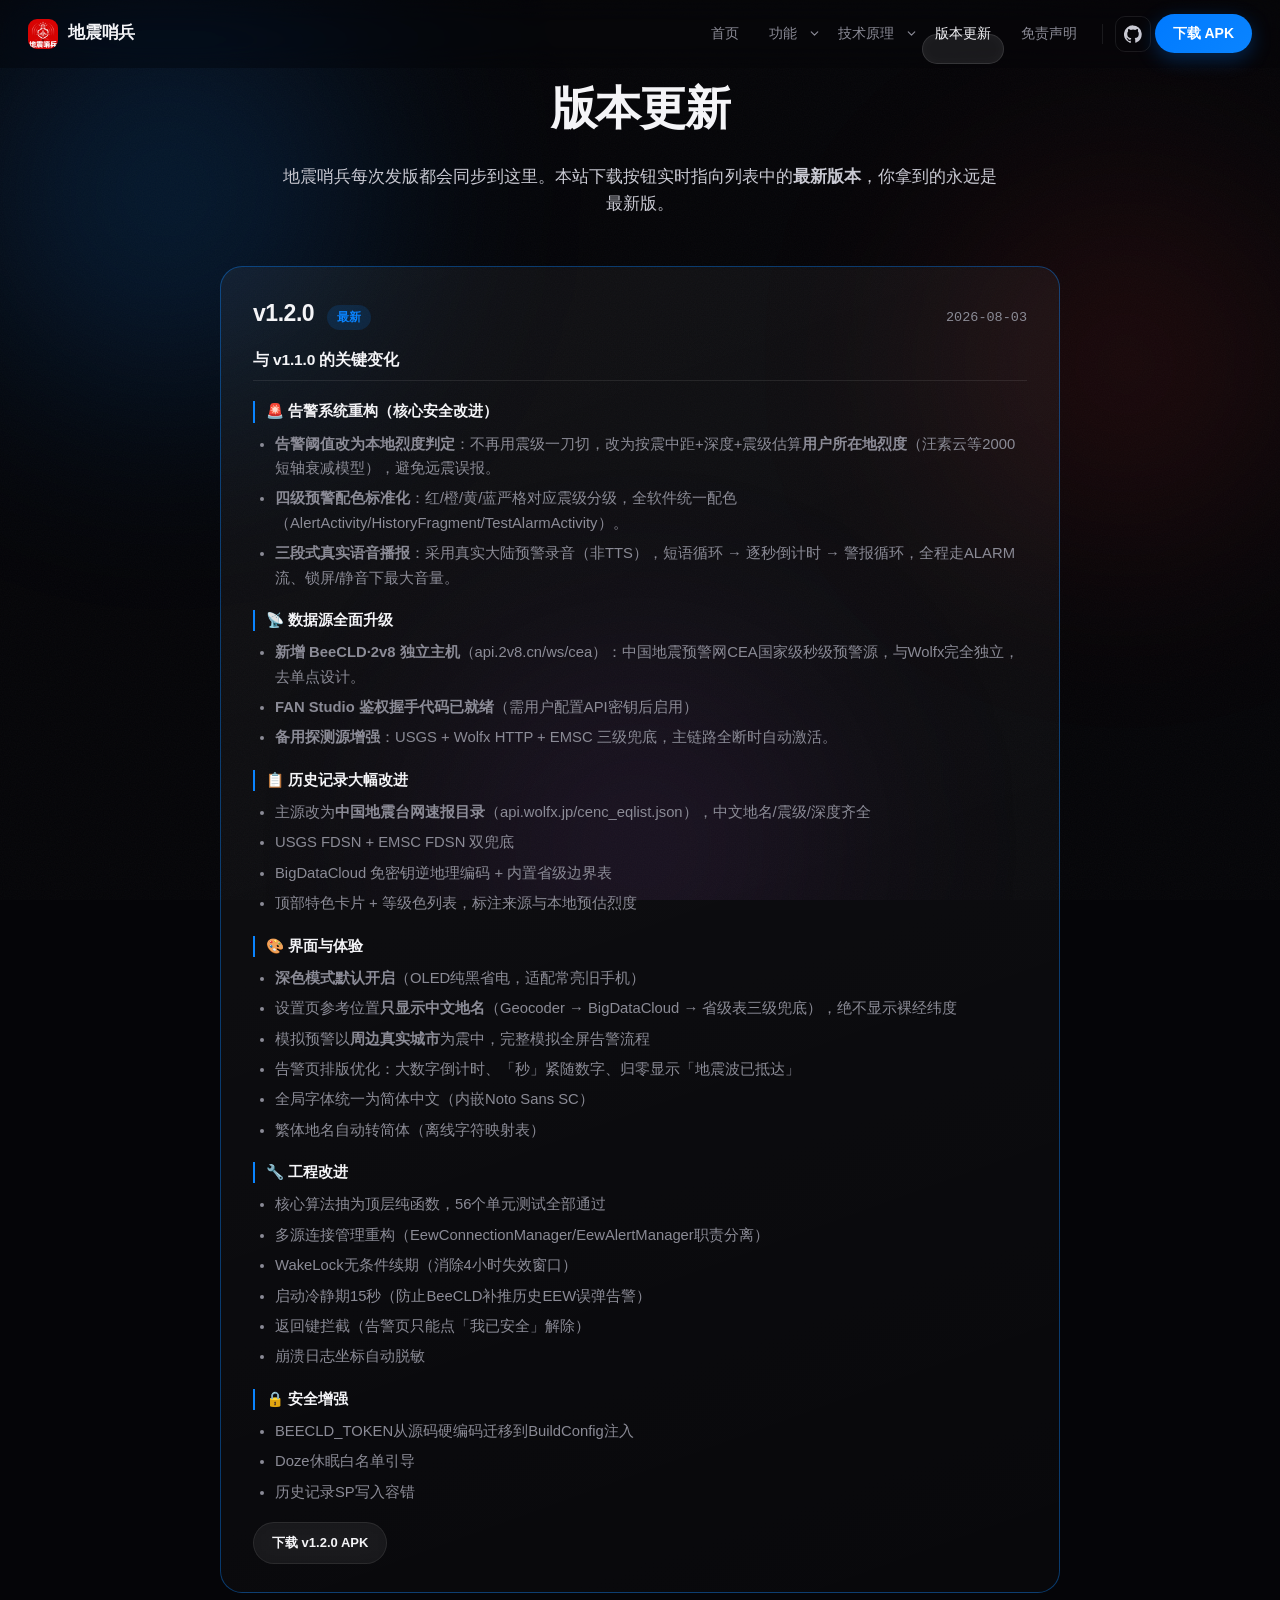
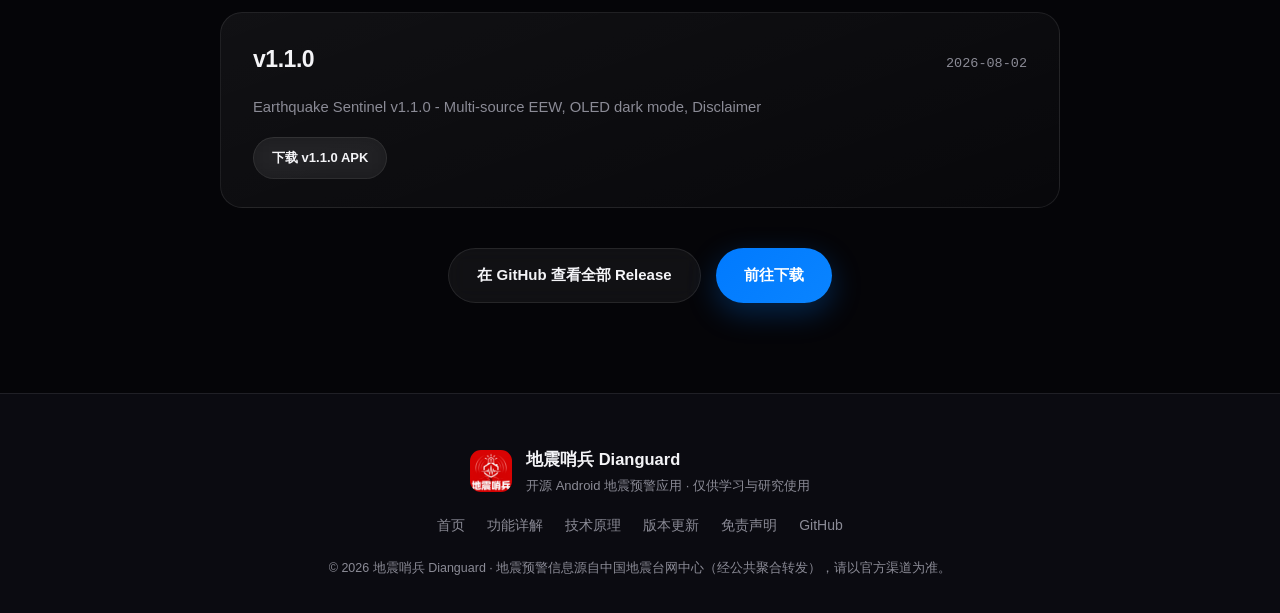
==== commit a4a31bd8: "site: 导航栏系统升级（二级下拉 + 移动端折叠 + 选中状态） 结构: - '功能''技术原理'两个主栏目新增二级下拉菜单, 直达页面锚点   (功能: 告警体验/四级预警/预警语音/多源冗余/" ====
--- a/changelog.html
+++ b/changelog.html
@@ -58,8 +58,8 @@
     <button class="nav-toggle" id="nav-toggle" aria-label="打开菜单" aria-expanded="false"><i></i><i></i><i></i></button>
     <div class="nav-links" id="nav-links">
       <a href="index.html">首页</a>
-      <a href="features.html">功能</a>
-      <a href="how.html">技术原理</a>
+      <div class="nav-item"><a href="features.html">功能</a><span class="nav-caret" aria-hidden="true"><svg viewBox="0 0 24 24" fill="none" stroke="currentColor" stroke-width="2.2" stroke-linecap="round" stroke-linejoin="round"><path d="M6 9l6 6 6-6"/></svg></span><div class="nav-drop" role="menu"><a href="features.html#alerting"><b>告警体验</b><span>全屏倒计时 · 锁屏之上</span></a><a href="features.html#levels"><b>四级预警</b><span>蓝黄橙红 · 按震级分级</span></a><a href="features.html#voice"><b>预警语音</b><span>真实录音 · 三段式播报</span></a><a href="features.html#sources"><b>多源冗余</b><span>多路并行 · 任一可达即触发</span></a><a href="features.html#control"><b>个性化</b><span>阈值可调 · 模拟演练</span></a><a href="features.html#permissions"><b>权限说明</b><span>每一项都对应一个功能</span></a></div></div>
+      <div class="nav-item"><a href="how.html">技术原理</a><span class="nav-caret" aria-hidden="true"><svg viewBox="0 0 24 24" fill="none" stroke="currentColor" stroke-width="2.2" stroke-linecap="round" stroke-linejoin="round"><path d="M6 9l6 6 6-6"/></svg></span><div class="nav-drop" role="menu"><a href="how.html#mechanism"><b>地震波</b><span>先见闪电 · 后闻雷声</span></a><a href="how.html#timeline"><b>预警时间轴</b><span>从地动山摇到手机响铃</span></a><a href="how.html#intensity"><b>烈度公式</b><span>你这里有多晃</span></a><a href="how.html#arch"><b>数据流架构</b><span>水管爆了还有别的</span></a><a href="how.html#blindzone"><b>预警盲区</b><span>离闪电太近来不及</span></a><a href="how.html#decision"><b>触发决策</b><span>要不要叫醒你</span></a></div></div>
       <a href="changelog.html" class="active">版本更新</a>
       <a href="disclaimer.html">免责声明</a>
       <span class="nav-sep"></span>
--- a/styles.css
+++ b/styles.css
@@ -235,6 +235,103 @@
 .nav-github:hover { background: rgba(255,255,255,0.08); color: #fff !important; border-color: var(--border-strong); }
 .nav-github svg { width: 18px; height: 18px; }
 
+/* ---- 导航二级下拉（功能 / 技术原理） ---- */
+.nav-item {
+  position: relative;
+  display: flex;
+  align-items: center;
+}
+.nav-item > a {
+  position: relative;
+  color: var(--text-muted);
+  padding: 8px 11px 8px 13px;
+  border-radius: 10px;
+  transition: color 0.22s, background 0.22s;
+  white-space: nowrap;
+  display: inline-flex;
+  align-items: center;
+  gap: 2px;
+  z-index: 1;
+}
+.nav-item > a:hover { color: var(--text); text-decoration: none; background: rgba(255,255,255,0.05); }
+.nav-item.active > a { color: var(--text); }
+.nav-caret {
+  display: inline-flex;
+  align-items: center;
+  justify-content: center;
+  color: var(--text-muted);
+  z-index: 1;
+  transition: transform 0.3s var(--ease), color 0.22s;
+  cursor: pointer;
+}
+.nav-caret svg { width: 13px; height: 13px; }
+.nav-item:hover .nav-caret,
+.nav-item.active .nav-caret { color: var(--text); }
+.nav-item.open .nav-caret,
+.nav-item:hover .nav-caret { transform: rotate(180deg); }
+
+.nav-drop {
+  position: absolute;
+  top: calc(100% + 14px);
+  left: 50%;
+  transform: translateX(-50%) translateY(10px) scale(0.97);
+  min-width: 236px;
+  padding: 8px;
+  background: rgba(12, 12, 18, 0.94);
+  backdrop-filter: blur(24px) saturate(140%);
+  -webkit-backdrop-filter: blur(24px) saturate(140%);
+  border: 1px solid var(--border);
+  border-radius: 16px;
+  box-shadow: 0 24px 60px rgba(0, 0, 0, 0.55), 0 4px 16px rgba(0, 0, 0, 0.3);
+  opacity: 0;
+  visibility: hidden;
+  transition: opacity 0.25s var(--ease), transform 0.25s var(--ease), visibility 0.25s;
+  z-index: 160;
+}
+.nav-drop::before {
+  content: "";
+  position: absolute;
+  top: -5px; left: 50%;
+  width: 10px; height: 10px;
+  transform: translateX(-50%) rotate(45deg);
+  background: rgba(14, 14, 20, 0.96);
+  border-left: 1px solid var(--border);
+  border-top: 1px solid var(--border);
+}
+.nav-item:hover .nav-drop,
+.nav-item:focus-within .nav-drop,
+.nav-item.open .nav-drop {
+  opacity: 1;
+  visibility: visible;
+  transform: translateX(-50%) translateY(0) scale(1);
+}
+.nav-drop a {
+  display: block;
+  padding: 10px 12px;
+  border-radius: 11px;
+  color: var(--text-soft);
+  transition: background 0.2s, color 0.2s;
+}
+.nav-drop a b {
+  display: block;
+  font-size: 13.5px;
+  color: var(--text);
+  margin-bottom: 2px;
+  font-weight: 600;
+}
+.nav-drop a span {
+  display: block;
+  font-size: 11.5px;
+  color: var(--text-muted);
+}
+.nav-drop a:hover {
+  background: rgba(10, 132, 255, 0.12);
+  color: #fff;
+  text-decoration: none;
+}
+.nav-drop a:hover b { color: #fff; }
+.nav-drop a:hover span { color: rgba(255,255,255,0.72); }
+
 .nav-toggle {
   display: none;
   width: 40px; height: 40px;
@@ -1789,6 +1886,537 @@
   * { animation-duration: 0.001ms !important; animation-iteration-count: 1 !important; transition-duration: 0.001ms !important; }
   html { scroll-behavior: auto; }
   .reveal { opacity: 1; transform: none; }
+}
+
+/* ============================================================
+   增强动效（v2）— 差异化模块动画
+   每组动画均由 IntersectionObserver 按需启停，遵守
+   prefers-reduced-motion。以下仅声明样式，触发逻辑在 app.js。
+   ============================================================ */
+
+/* ---- 主页 · 英雄区：震波脉冲环 ----
+   以手机为中心向外扩散的同心环，模拟地震波传播，
+   让用户第一眼就感受到「预警」的核心意象。 */
+.hero-device { position: relative; }
+.seismic-rings {
+  position: absolute;
+  top: 50%; left: 50%;
+  transform: translate(-50%, -50%);
+  width: 200px; height: 200px;
+  pointer-events: none;
+  z-index: -1;
+}
+.seismic-rings i {
+  position: absolute;
+  top: 50%; left: 50%;
+  width: 100%; height: 100%;
+  border-radius: 50%;
+  border: 1.5px solid rgba(255, 59, 48, 0.5);
+  transform: translate(-50%, -50%) scale(0.4);
+  opacity: 0;
+}
+.hero-device.in-view .seismic-rings i {
+  animation: seismic-expand 3.6s var(--ease) infinite;
+}
+.hero-device.in-view .seismic-rings i:nth-child(2) { animation-delay: 1.2s; border-color: rgba(10, 132, 255, 0.4); }
+.hero-device.in-view .seismic-rings i:nth-child(3) { animation-delay: 2.4s; border-color: rgba(255, 149, 0, 0.35); }
+@keyframes seismic-expand {
+  0% { transform: translate(-50%, -50%) scale(0.3); opacity: 0; }
+  15% { opacity: 0.7; }
+  100% { transform: translate(-50%, -50%) scale(2.2); opacity: 0; }
+}
+.hero-caption {
+  position: absolute;
+  bottom: -28px; left: 50%;
+  transform: translateX(-50%);
+  font-size: 11.5px;
+  color: var(--text-muted);
+  white-space: nowrap;
+  letter-spacing: 0.04em;
+  opacity: 0;
+  transition: opacity 0.6s 0.8s var(--ease);
+}
+.hero-device.in-view .hero-caption { opacity: 0.7; }
+
+/* ---- 主页 · 数据源卡片：实时心跳指示 ----
+   每张源卡片左上角加一个脉冲绿点，模拟「连接在线」状态，
+   延迟各不相同，让多源并行的概念具象化。 */
+.source-card { position: relative; }
+.source-live {
+  position: absolute;
+  top: 14px; right: 14px;
+  display: flex; align-items: center; gap: 5px;
+  font-size: 10px; font-weight: 700;
+  letter-spacing: 0.1em;
+  color: var(--green);
+  opacity: 0;
+  transition: opacity 0.5s var(--ease);
+}
+.source-card.in-view .source-live { opacity: 0.85; }
+.source-live .pulse-dot {
+  width: 7px; height: 7px;
+  border-radius: 50%;
+  background: var(--green);
+  position: relative;
+}
+.source-live .pulse-dot::after {
+  content: '';
+  position: absolute;
+  inset: -3px;
+  border-radius: 50%;
+  border: 1.5px solid var(--green);
+  animation: heartbeat 2s ease-out infinite;
+}
+.source-card:nth-child(2) .source-live .pulse-dot::after { animation-delay: 0.5s; }
+.source-card:nth-child(3) .source-live .pulse-dot::after { animation-delay: 1s; }
+.source-card:nth-child(4) .source-live .pulse-dot::after { animation-delay: 1.5s; }
+@keyframes heartbeat {
+  0% { transform: scale(0.8); opacity: 0.8; }
+  100% { transform: scale(2.4); opacity: 0; }
+}
+
+/* ---- 主页 · 三步流程：步骤序号脉冲 + 连接光流 ----
+   步骤序号在进入视口时弹跳放大，箭头内增加一颗光点
+   沿方向行进，强化「1→2→3」的顺序感。 */
+.how-step .how-num {
+  transition: transform 0.5s var(--ease);
+}
+.how-grid.in-view .how-step:nth-child(1) .how-num { animation: num-pop 0.6s 0.1s var(--ease) backwards; }
+.how-grid.in-view .how-step:nth-child(3) .how-num { animation: num-pop 0.6s 0.3s var(--ease) backwards; }
+.how-grid.in-view .how-step:nth-child(5) .how-num { animation: num-pop 0.6s 0.5s var(--ease) backwards; }
+@keyframes num-pop {
+  0% { transform: scale(0.3); opacity: 0; }
+  60% { transform: scale(1.15); }
+  100% { transform: scale(1); opacity: 1; }
+}
+.how-arrow { position: relative; overflow: hidden; }
+.how-arrow .flow-dot {
+  position: absolute;
+  top: 50%; left: 0;
+  width: 6px; height: 6px;
+  border-radius: 50%;
+  background: var(--blue-dark);
+  box-shadow: 0 0 8px var(--blue-dark);
+  transform: translateY(-50%);
+  opacity: 0;
+}
+.how-grid.in-view .how-arrow .flow-dot {
+  animation: flow-right 2s 0.8s var(--ease) infinite;
+}
+@keyframes flow-right {
+  0% { left: 0; opacity: 0; }
+  20% { opacity: 1; }
+  80% { opacity: 1; }
+  100% { left: 100%; opacity: 0; }
+}
+
+/* ---- 主页 · 可靠性图：数据汇聚光点 ----
+   在已有的虚线动画基础上，叠加一颗颗光点沿连线
+   从各数据源向「地震哨兵」汇聚，视觉化「多源冗余」。 */
+.rg-pkt {
+  fill: var(--blue-dark);
+  filter: drop-shadow(0 0 4px var(--blue-dark));
+  opacity: 0;
+}
+.rg-pkt.rg-p2 { fill: var(--level-orange); filter: drop-shadow(0 0 4px var(--level-orange)); }
+.rg-pkt.rg-p3 { fill: var(--green); filter: drop-shadow(0 0 4px var(--green)); }
+.reliability-graph.in-view .rg-pkt { animation: rg-converge 2.2s var(--ease) infinite; }
+.reliability-graph.in-view .rg-pkt.rg-p2 { animation-delay: 0.7s; }
+.reliability-graph.in-view .rg-pkt.rg-p3 { animation-delay: 1.4s; }
+@keyframes rg-converge {
+  0% { opacity: 0; offset-distance: 0%; }
+  10% { opacity: 1; }
+  90% { opacity: 1; }
+  100% { opacity: 0; offset-distance: 100%; }
+}
+
+/* ---- 主页 · 语音波形：增强频谱条 ----
+   将 5 根静态条扩展为更多根 + 不规则高度，
+   配合播放进度指示器，模拟真实音频频谱可视化。 */
+.voice-visual { position: relative; }
+.voice-visual::after {
+  content: 'STREAM_ALARM';
+  position: absolute;
+  bottom: -22px; left: 50%;
+  transform: translateX(-50%);
+  font-size: 10px;
+  font-family: ui-monospace, monospace;
+  color: var(--text-muted);
+  letter-spacing: 0.15em;
+  opacity: 0.5;
+}
+
+/* ---- 主页 · 界面预览：状态指示器闪烁 ----
+   预览屏内的状态点与历史卡片在进入视口后
+   依次闪烁，让静态截图有「实时运行」的错觉。 */
+.screen-showcase.in-view .status-card .dot,
+.screen-showcase.in-view .mock-item .dot {
+  animation: blink 2s ease-in-out infinite;
+}
+.screen-showcase.in-view .mock-item:nth-child(1) .dot { animation-delay: 0s; }
+.screen-showcase.in-view .mock-item:nth-child(2) .dot { animation-delay: 0.4s; }
+.screen-showcase.in-view .mock-item:nth-child(3) .dot { animation-delay: 0.8s; }
+.screen-showcase.in-view .history-item { animation: slide-in-item 0.5s var(--ease) backwards; }
+.screen-showcase.in-view .phone:nth-child(1) .history-item:nth-child(1) { animation-delay: 0.1s; }
+.screen-showcase.in-view .phone:nth-child(1) .history-item:nth-child(2) { animation-delay: 0.25s; }
+.screen-showcase.in-view .phone:nth-child(1) .history-item:nth-child(3) { animation-delay: 0.4s; }
+@keyframes slide-in-item {
+  from { opacity: 0; transform: translateX(-12px); }
+  to { opacity: 1; transform: none; }
+}
+
+/* ---- 功能详解 · 预警卡片：旋转光晕 ----
+   在告警图标后方放一圈缓慢旋转的锥形渐变光晕，
+   色彩随预警等级变化，增加紧迫感而不喧宾夺主。 */
+.alert-icon { position: relative; }
+.alert-icon::before {
+  content: '';
+  position: absolute;
+  top: 50%; left: 50%;
+  width: 60px; height: 60px;
+  transform: translate(-50%, -50%);
+  border-radius: 50%;
+  background: conic-gradient(from 0deg, transparent, rgba(255,255,255,0.25), transparent 60%);
+  animation: icon-aura 3s linear infinite;
+  z-index: -1;
+}
+@keyframes icon-aura { to { transform: translate(-50%, -50%) rotate(360deg); } }
+
+/* ---- 功能详解 · 四级预警行：色带扫入 ----
+   每行进入视口时，左边缘的色点先亮起，
+   随后一条色带从左向右扫过行背景，强化等级递进。 */
+.level-row { position: relative; overflow: hidden; }
+.level-row::after {
+  content: '';
+  position: absolute;
+  inset: 0;
+  background: linear-gradient(90deg, var(--row-glow, transparent) 0%, transparent 40%);
+  opacity: 0;
+  transform: translateX(-100%);
+  transition: none;
+}
+.level-row.revealed::after {
+  animation: level-sweep 0.9s var(--ease);
+}
+.level-row.blue { --row-glow: rgba(10, 132, 255, 0.12); }
+.level-row.yellow { --row-glow: rgba(255, 204, 0, 0.1); }
+.level-row.orange { --row-glow: rgba(255, 149, 0, 0.12); }
+.level-row.red { --row-glow: rgba(255, 59, 48, 0.14); }
+@keyframes level-sweep {
+  0% { opacity: 0; transform: translateX(-100%); }
+  30% { opacity: 1; }
+  100% { opacity: 0; transform: translateX(100%); }
+}
+
+/* ---- 功能详解 · 语音序列：音频条形动画 ----
+   三段语音序列的条形图依次「播放」：当前段条形跳动，
+   其余段静止，模拟逐段播报的真实流程。 */
+.vs-bars { display: flex; gap: 2.5px; align-items: flex-end; height: 22px; }
+.vs-bars i {
+  width: 3px;
+  border-radius: 2px;
+  background: var(--blue-dark);
+  height: 30%;
+  transition: height 0.2s ease;
+}
+.voice-seq.in-view .vs-item.active .vs-bars i {
+  animation: bar-bounce 0.6s ease-in-out infinite;
+}
+.voice-seq.in-view .vs-item.active .vs-bars i:nth-child(2) { animation-delay: 0.1s; }
+.voice-seq.in-view .vs-item.active .vs-bars i:nth-child(3) { animation-delay: 0.2s; }
+.voice-seq.in-view .vs-item.active .vs-bars i:nth-child(4) { animation-delay: 0.3s; }
+@keyframes bar-bounce {
+  0%, 100% { height: 25%; }
+  50% { height: 100%; }
+}
+.vs-item {
+  transition: border-color 0.4s, background 0.4s;
+  border: 1px solid var(--border);
+  border-radius: 14px;
+  padding: 16px;
+}
+.vs-item.active {
+  border-color: rgba(10, 132, 255, 0.4);
+  background: rgba(10, 132, 255, 0.06);
+}
+
+/* ---- 功能详解 · 对比表：行渐入 + 文字弹入 ----
+   表格行在进入视口时依次淡入并轻微上移，
+   ✓/✗ 标记延迟弹入，让对比信息逐行展开而非一次性闪现。 */
+.cmp-table tbody tr {
+  opacity: 0;
+  transform: translateY(10px);
+  transition: opacity 0.45s var(--ease), transform 0.45s var(--ease);
+}
+.cmp-table.in-view tbody tr { opacity: 1; transform: none; }
+.cmp-table.in-view tbody tr:nth-child(1) { transition-delay: 0.05s; }
+.cmp-table.in-view tbody tr:nth-child(2) { transition-delay: 0.12s; }
+.cmp-table.in-view tbody tr:nth-child(3) { transition-delay: 0.19s; }
+.cmp-table.in-view tbody tr:nth-child(4) { transition-delay: 0.26s; }
+.cmp-table.in-view tbody tr:nth-child(5) { transition-delay: 0.33s; }
+.cmp-table.in-view tbody tr:nth-child(6) { transition-delay: 0.40s; }
+.cmp-table.in-view tbody tr:nth-child(7) { transition-delay: 0.47s; }
+.cmp-table.in-view tbody tr:nth-child(8) { transition-delay: 0.54s; }
+.cmp-table.in-view .cmp-yes,
+.cmp-table.in-view .cmp-no {
+  animation: cmp-pop 0.5s 0.6s var(--ease) backwards;
+}
+@keyframes cmp-pop {
+  from { opacity: 0; transform: scale(0.6); }
+  to { opacity: 1; transform: scale(1); }
+}
+
+/* ---- 技术原理 · 波纹 demo：震源核心脉冲 ----
+   震源点持续脉动，即使波纹环尚未扩张也保持「活跃」感。 */
+.wd-epi {
+  position: relative;
+}
+.wd-epi::before {
+  content: '';
+  position: absolute;
+  top: 50%; left: 50%;
+  width: 14px; height: 14px;
+  transform: translate(-50%, -50%);
+  border-radius: 50%;
+  background: var(--level-orange);
+  box-shadow: 0 0 12px var(--level-orange);
+  animation: epi-core 1.4s ease-in-out infinite;
+}
+.wd-epi::after {
+  content: '';
+  position: absolute;
+  top: 50%; left: 50%;
+  width: 14px; height: 14px;
+  transform: translate(-50%, -50%);
+  border-radius: 50%;
+  border: 2px solid var(--level-orange);
+  animation: epi-ring 1.4s ease-out infinite;
+}
+@keyframes epi-core {
+  0%, 100% { transform: translate(-50%, -50%) scale(1); }
+  50% { transform: translate(-50%, -50%) scale(1.3); }
+}
+@keyframes epi-ring {
+  0% { transform: translate(-50%, -50%) scale(1); opacity: 0.8; }
+  100% { transform: translate(-50%, -50%) scale(3.5); opacity: 0; }
+}
+
+/* ---- 技术原理 · 盲区：多层扩展环 ----
+   原有的单一 bz-ping 扩展为三层不同颜色的环，
+   分别对应盲区（红）、有效区（橙）、衰减区（蓝），
+   让「距离决定预警效果」一目了然。 */
+.bz-graph .core { z-index: 3; }
+.bz-graph .core::before {
+  content: '';
+  position: absolute;
+  top: 50%; left: 50%;
+  width: 16px; height: 16px;
+  transform: translate(-50%, -50%);
+  border-radius: 50%;
+  background: var(--level-red);
+  box-shadow: 0 0 16px var(--level-red);
+  animation: epi-core 1.2s ease-in-out infinite;
+}
+
+/* ---- 技术原理 · 决策流：扫描线 ----
+   决策流程在进入视口时，一条水平光线从上到下扫过，
+   然后各节点依次高亮，模拟「逐级判定」过程。 */
+.flow { position: relative; }
+.flow-scan {
+  position: absolute;
+  left: 0; right: 0;
+  height: 2px;
+  top: 0;
+  background: linear-gradient(90deg, transparent, var(--blue-dark), transparent);
+  box-shadow: 0 0 16px var(--blue-dark);
+  opacity: 0;
+  pointer-events: none;
+  z-index: 5;
+}
+.flow.in-view .flow-scan {
+  animation: flow-scan-down 1.6s var(--ease);
+}
+@keyframes flow-scan-down {
+  0% { top: 0; opacity: 0; }
+  10% { opacity: 1; }
+  90% { opacity: 1; }
+  100% { top: 100%; opacity: 0; }
+}
+
+/* ---- 通用 · 模块说明文字 ----
+   部分动效模块下方附简明说明，帮助用户理解动画含义。 */
+.anim-caption {
+  text-align: center;
+  font-size: 12.5px;
+  color: var(--text-muted);
+  margin-top: 18px;
+  letter-spacing: 0.02em;
+  opacity: 0;
+  transform: translateY(8px);
+  transition: opacity 0.6s 0.4s var(--ease), transform 0.6s 0.4s var(--ease);
+}
+.in-view + .anim-caption,
+.section.in-view .anim-caption { opacity: 0.65; transform: none; }
+
+/* ============================================================
+   丝滑动效 v3 — 全站交互微动效
+   全部使用 transform / opacity，避免触发布局与重绘。
+   ============================================================ */
+
+/* ---- 导航滑动指示条（桌面端胶囊，替代静态下划线） ---- */
+.nav-links { position: relative; }
+.nav-links > a { position: relative; z-index: 1; }
+@media (min-width: 961px) {
+  .nav-links > a.active::after { display: none; }
+}
+.nav-indicator {
+  position: absolute;
+  top: 50%; left: 0;
+  height: 30px;
+  transform: translateY(-50%) translateX(0);
+  border-radius: 999px;
+  background: rgba(255, 255, 255, 0.085);
+  border: 1px solid rgba(255, 255, 255, 0.12);
+  box-shadow: inset 0 0 14px rgba(255, 255, 255, 0.03);
+  z-index: 0;
+  opacity: 0;
+  pointer-events: none;
+  transition: opacity 0.3s, transform 0.45s var(--ease), width 0.45s var(--ease);
+  will-change: transform, width;
+}
+
+/* ---- 页内锚点导航滑动指示条 ---- */
+.subnav { position: relative; }
+.subnav a { position: relative; z-index: 1; }
+.subnav a:hover { background: transparent; }
+.subnav a.active { background: transparent; }
+.subnav-indicator {
+  position: absolute;
+  top: 50%; left: 0;
+  height: 30px;
+  transform: translateY(-50%) translateX(0);
+  border-radius: 999px;
+  background: rgba(10, 132, 255, 0.2);
+  border: 1px solid rgba(10, 132, 255, 0.34);
+  z-index: 0;
+  opacity: 0;
+  pointer-events: none;
+  transition: opacity 0.3s, transform 0.4s var(--ease), width 0.4s var(--ease);
+  will-change: transform, width;
+}
+
+/* ---- 滚动回顶按钮 ---- */
+.back-top {
+  position: fixed;
+  right: 26px; bottom: 30px;
+  z-index: 200;
+  width: 46px; height: 46px;
+  border-radius: 50%;
+  border: 1px solid var(--border-strong);
+  background: rgba(16, 16, 24, 0.86);
+  backdrop-filter: blur(12px);
+  -webkit-backdrop-filter: blur(12px);
+  color: var(--text-soft);
+  cursor: pointer;
+  display: flex; align-items: center; justify-content: center;
+  opacity: 0;
+  transform: translateY(16px) scale(0.88);
+  pointer-events: none;
+  box-shadow: 0 10px 30px rgba(0, 0, 0, 0.42);
+  transition: opacity 0.35s var(--ease), transform 0.35s var(--ease),
+              color 0.25s, border-color 0.25s, box-shadow 0.25s;
+}
+.back-top.show { opacity: 1; transform: none; pointer-events: auto; }
+.back-top:hover {
+  color: #fff;
+  border-color: var(--blue);
+  box-shadow: 0 12px 34px rgba(10, 132, 255, 0.34);
+}
+.back-top:active { transform: scale(0.93); }
+.back-top svg { width: 20px; height: 20px; }
+
+/* ---- 主按钮呼吸光晕（轻柔，仅主 CTA） ---- */
+.btn-primary::after {
+  content: "";
+  position: absolute;
+  inset: 0;
+  border-radius: inherit;
+  background: radial-gradient(70% 90% at 50% 115%, rgba(255, 255, 255, 0.4), transparent 72%);
+  opacity: 0;
+  z-index: 0;
+  pointer-events: none;
+  animation: btn-breathe 3.4s ease-in-out infinite;
+}
+.btn-primary:hover::after { opacity: 1; }
+@keyframes btn-breathe {
+  0%, 100% { opacity: 0.22; }
+  50% { opacity: 0.5; }
+}
+
+/* ---- 首屏标题精致入场（一次性，页面加载播放） ---- */
+.hero-in {
+  opacity: 0;
+  animation: hero-rise 0.95s var(--ease) forwards;
+  animation-delay: var(--hd, 0s);
+}
+@keyframes hero-rise {
+  from { opacity: 0; transform: translateY(24px); filter: blur(7px); }
+  to { opacity: 1; transform: none; filter: blur(0); }
+}
+
+/* ---- 安装步骤 hover：序号点亮 ---- */
+.step-num { transition: transform 0.3s var(--ease), box-shadow 0.3s; }
+.step:hover .step-num {
+  transform: scale(1.14) rotate(-6deg);
+  box-shadow: 0 8px 22px rgba(10, 132, 255, 0.5);
+}
+
+/* ---- FAQ 平滑展开（max-height 过渡，配合 app.js 按内容高度驱动） ---- */
+.faq-item p {
+  margin: 0 0 18px;
+  color: var(--text-muted);
+  font-size: 14.5px;
+  max-height: 0;
+  overflow: hidden;
+  opacity: 0;
+  animation: none; /* 覆盖旧的 fade-in，统一走 max-height + opacity 过渡 */
+  transition: max-height 0.38s var(--ease), opacity 0.32s var(--ease);
+}
+.faq-item[open] p { opacity: 1; }
+
+/* ---- 更新记录卡片入场错峰 ---- */
+.release-card {
+  transition-delay: calc(var(--i, 0) * 0.08s);
+}
+
+/* ---- footer 链接渐变下划线 ---- */
+.footer-links a {
+  position: relative;
+  color: var(--text-muted);
+  font-size: 14px;
+  padding-bottom: 3px;
+  transition: color 0.25s;
+}
+.footer-links a::after {
+  content: "";
+  position: absolute;
+  left: 0; right: 0; bottom: 0;
+  height: 1.5px;
+  border-radius: 2px;
+  background: linear-gradient(90deg, var(--blue), var(--purple));
+  transform: scaleX(0);
+  transform-origin: left center;
+  transition: transform 0.35s var(--ease);
+}
+.footer-links a:hover::after { transform: scaleX(1); }
+
+/* ---- 移动端：指示条隐藏、回顶按钮微调 ---- */
+@media (max-width: 960px) {
+  .nav-indicator, .subnav-indicator { display: none; }
+  .back-top { right: 18px; bottom: 22px; width: 42px; height: 42px; }
+}
+@media (max-width: 640px) {
+  .back-top svg { width: 18px; height: 18px; }
 }
 
 /* ============================================================
@@ -1840,6 +2468,59 @@
   .nav-cta { text-align: center; margin-top: 8px; }
   .nav-github { width: auto !important; height: auto !important; border-radius: 12px !important; padding: 12px 14px !important; justify-content: flex-start; gap: 10px; }
   .nav-github::after { content: "GitHub 仓库"; font-size: 15px; }
+
+  /* 移动端：二级菜单折叠式展开 */
+  .nav-item {
+    flex-direction: column;
+    align-items: stretch;
+  }
+  .nav-item > a {
+    padding: 13px 14px;
+    font-size: 15px;
+    border-radius: 12px;
+    justify-content: space-between;
+  }
+  .nav-item.active > a { background: rgba(10,132,255,0.14); }
+  .nav-caret {
+    position: absolute;
+    right: 14px; top: 50%;
+    transform: translateY(-50%);
+  }
+  .nav-item.open .nav-caret,
+  .nav-item:hover .nav-caret { transform: translateY(-50%) rotate(180deg); }
+  .nav-drop {
+    position: static;
+    transform: none;
+    min-width: 0;
+    padding: 4px 0 6px 14px;
+    margin: 2px 0 6px;
+    background: transparent;
+    backdrop-filter: none;
+    -webkit-backdrop-filter: none;
+    border: none;
+    border-left: 2px solid var(--border);
+    border-radius: 0;
+    box-shadow: none;
+    opacity: 1;
+    visibility: visible;
+    display: none;
+    transition: none;
+  }
+  .nav-drop::before { display: none; }
+  .nav-item.open .nav-drop {
+    display: block;
+    animation: drop-in 0.28s var(--ease);
+  }
+  .nav-drop a {
+    padding: 10px 12px;
+    border-radius: 10px;
+  }
+  .nav-drop a b { font-size: 14px; }
+  .nav-drop a span { font-size: 12px; }
+  @keyframes drop-in {
+    from { opacity: 0; transform: translateY(-6px); }
+    to { opacity: 1; transform: none; }
+  }
 }
 
 @media (max-width: 860px) {
@@ -1933,6 +2614,165 @@
   100% { box-shadow: 0 0 0 26px rgba(255,59,48,0), 0 8px 26px rgba(0,122,255,0.5); }
 }
 
+/* 波纹演示（纯 CSS）：P/S 波前扩散 + 震源脉冲 + 抵达告警 */
+.pw-demo {
+  position: relative;
+  height: 310px;
+  border-radius: var(--radius-lg);
+  border: 1px solid var(--border);
+  background: linear-gradient(160deg, rgba(255,255,255,0.05), rgba(255,255,255,0.014));
+  overflow: hidden;
+}
+.pw-grid {
+  position: absolute; inset: 0;
+  background-image:
+    linear-gradient(rgba(255,255,255,0.035) 1px, transparent 1px),
+    linear-gradient(90deg, rgba(255,255,255,0.035) 1px, transparent 1px);
+  background-size: 26px 26px;
+  mask-image: radial-gradient(ellipse at center, #000 30%, transparent 78%);
+  -webkit-mask-image: radial-gradient(ellipse at center, #000 30%, transparent 78%);
+}
+.pw-epi {
+  position: absolute;
+  top: 50%; left: 15%;
+  width: 0; height: 0;
+  transform: translate(-50%, -50%);
+  z-index: 3;
+}
+.pw-core {
+  position: absolute;
+  top: 50%; left: 50%;
+  width: 16px; height: 16px;
+  transform: translate(-50%, -50%);
+  border-radius: 50%;
+  background: var(--level-orange);
+  box-shadow: 0 0 14px var(--level-orange);
+  animation: pw-core-pulse 1.4s ease-in-out infinite;
+}
+.pw-core::after {
+  content: '';
+  position: absolute;
+  top: 50%; left: 50%;
+  width: 16px; height: 16px;
+  transform: translate(-50%, -50%);
+  border-radius: 50%;
+  border: 2px solid var(--level-orange);
+  animation: pw-core-ring 1.4s ease-out infinite;
+}
+@keyframes pw-core-pulse {
+  0%, 100% { transform: translate(-50%, -50%) scale(1); }
+  50% { transform: translate(-50%, -50%) scale(1.35); }
+}
+@keyframes pw-core-ring {
+  0% { transform: translate(-50%, -50%) scale(1); opacity: 0.8; }
+  100% { transform: translate(-50%, -50%) scale(3.4); opacity: 0; }
+}
+.pw-epi-label {
+  position: absolute;
+  top: 26px; left: 50%;
+  transform: translateX(-50%);
+  font-size: 11px;
+  color: var(--text-muted);
+  white-space: nowrap;
+  letter-spacing: 0.08em;
+}
+.pw-analogy {
+  position: absolute;
+  bottom: 48px; left: 0; right: 0;
+  text-align: center;
+  font-size: 12px;
+  color: rgba(255, 204, 0, 0.85);
+  letter-spacing: 0.02em;
+  z-index: 4;
+  opacity: 0;
+  animation: analogy-fade 1.2s 1.4s var(--ease) forwards;
+}
+@keyframes analogy-fade {
+  from { opacity: 0; transform: translateY(6px); }
+  to { opacity: 0.9; transform: none; }
+}
+.pw-simnote {
+  position: absolute;
+  top: 40px; right: 14px;
+  font-size: 10px;
+  font-family: ui-monospace, monospace;
+  color: rgba(139, 139, 150, 0.8);
+  letter-spacing: 0.06em;
+  z-index: 4;
+}
+.pw-ring {
+  position: absolute;
+  top: 50%; left: 15%;
+  width: 0; height: 0;
+  border-radius: 50%;
+  transform: translate(-50%, -50%);
+  pointer-events: none;
+}
+.pw-ring.p {
+  border: 2.5px solid rgba(10, 132, 255, 0.7);
+  animation: pw-expand 2.2s linear infinite;
+}
+.pw-ring.s {
+  border: 3.5px solid rgba(255, 59, 48, 0.75);
+  animation: pw-expand 3.6s linear infinite;
+}
+@keyframes pw-expand {
+  0% { width: 0; height: 0; opacity: 0.9; }
+  100% { width: 72%; height: 72%; opacity: 0; }
+}
+.pw-you {
+  position: absolute;
+  top: 50%; right: 10%;
+  transform: translate(50%, -50%);
+  display: flex; flex-direction: column;
+  align-items: center; gap: 5px;
+  color: var(--text-soft); font-size: 12.5px; font-weight: 700;
+  z-index: 3;
+}
+.pw-you svg { width: 26px; height: 26px; color: var(--level-blue); }
+.pw-hud {
+  position: absolute;
+  top: 16px; left: 18px; right: 18px;
+  display: flex; justify-content: space-between;
+  font-size: 11.5px; color: var(--text-muted);
+  font-family: ui-monospace, monospace;
+  z-index: 4;
+}
+.pw-time b { color: var(--level-red); }
+.pw-alert {
+  position: absolute;
+  top: 44%; left: 50%;
+  transform: translate(-50%, -50%);
+  background: rgba(255, 59, 48, 0.92);
+  color: #fff;
+  padding: 9px 18px;
+  border-radius: 999px;
+  font-size: 13px; font-weight: 700;
+  box-shadow: 0 8px 30px rgba(255, 59, 48, 0.5);
+  opacity: 0;
+  animation: pw-alert-show 3.6s linear infinite;
+  z-index: 5;
+  white-space: nowrap;
+}
+@keyframes pw-alert-show {
+  0%, 87% { opacity: 0; transform: translate(-50%, -50%) scale(0.85); }
+  92%, 100% { opacity: 1; transform: translate(-50%, -50%) scale(1); }
+}
+.pw-legend {
+  position: absolute;
+  bottom: 14px; left: 0; right: 0;
+  display: flex; justify-content: center; gap: 22px;
+  font-size: 12px; color: var(--text-muted);
+  z-index: 4;
+}
+.pw-legend span { display: inline-flex; align-items: center; gap: 7px; }
+.pw-legend i {
+  width: 9px; height: 9px; border-radius: 50%;
+  display: inline-block;
+}
+.pw-legend .p i { background: var(--level-blue); box-shadow: 0 0 8px var(--level-blue); }
+.pw-legend .s i { background: var(--level-red); box-shadow: 0 0 8px var(--level-red); }
+
 /* 烈度曲线可视化 */
 .intensity-vis {
   border-radius: var(--radius-lg);
@@ -1951,9 +2791,21 @@
 .iv-svg { width: 100%; height: auto; aspect-ratio: 360 / 240; display: block; }
 .iv-curve { transition: stroke-dashoffset 1.6s var(--ease); }
 .iv-axis { font-size: 12px; color: var(--text-muted); margin-top: 10px; text-align: center; }
+.iv-threshold { opacity: 0.7; }
+.iv-th-label { font-family: ui-monospace, monospace; letter-spacing: 0.02em; }
+/* 生活场景标记点：进入视口后依次弹入 */
+.iv-pt { opacity: 0; transform-origin: center; }
+.intensity-vis.in-view .iv-pt-a { animation: iv-pt-pop 0.6s 0.4s var(--ease) forwards; }
+.intensity-vis.in-view .iv-pt-b { animation: iv-pt-pop 0.6s 1s var(--ease) forwards; }
+@keyframes iv-pt-pop {
+  from { opacity: 0; transform: scale(0.4); }
+  to { opacity: 1; transform: scale(1); }
+}
 
 /* 架构数据流：光点包 */
 .arch-pkt { fill: #0A84FF; filter: drop-shadow(0 0 5px rgba(10,132,255,0.95)); }
+.arch-pkt.p3 { fill: #FF9500; filter: drop-shadow(0 0 5px rgba(255,149,0,0.95)); }
+.arch-pkt.p4 { fill: #34C759; filter: drop-shadow(0 0 5px rgba(52,199,89,0.95)); }
 
 /* 盲区：雷达扫描 */
 .bz-graph { overflow: hidden; border-radius: 50%; }
@@ -1968,7 +2820,7 @@
 }
 @keyframes bz-sweep { to { transform: translate(-50%, -50%) rotate(360deg); } }
 
-/* 决策流程：行进光点 + 当前步高亮 */
+/* 决策流程：扫描线 + 节点依次点亮（纯 CSS 循环） */
 .flow { position: relative; }
 .flow-pkt {
   position: absolute; left: 50%; top: 0;
@@ -1995,17 +2847,58 @@
   background: linear-gradient(160deg, rgba(255,59,48,0.2), rgba(255,255,255,0.014));
 }
 
-/* 时间轴：行进光点 + 滚动联动填充 */
-.tl-fill { animation: none; transition: width 0.12s linear; }
+/* 决策流 · 自动依次点亮（进入视口后每 1.2s 点亮一个节点） */
+.flow.in-view .flow-node {
+  animation: flow-node-hi 6s ease-in-out infinite;
+}
+.flow.in-view .flow-node.alert { animation-name: flow-node-hi-red; }
+.flow.in-view .flow-node.f1 { animation-delay: 0s; }
+.flow.in-view .flow-node.f2 { animation-delay: 1.2s; }
+.flow.in-view .flow-node.f3 { animation-delay: 2.4s; }
+.flow.in-view .flow-node.f4 { animation-delay: 3.6s; }
+.flow.in-view .flow-node.f5 { animation-delay: 4.8s; }
+@keyframes flow-node-hi {
+  0%, 100% {
+    border-color: var(--border);
+    background: linear-gradient(160deg, rgba(255,255,255,0.05), rgba(255,255,255,0.014));
+    box-shadow: none; transform: none;
+  }
+  14%, 20% {
+    border-color: var(--blue);
+    background: linear-gradient(160deg, rgba(10,132,255,0.16), rgba(255,255,255,0.014));
+    box-shadow: 0 0 0 1px rgba(10,132,255,0.4), 0 14px 36px rgba(0,122,255,0.18);
+    transform: scale(1.02);
+  }
+}
+@keyframes flow-node-hi-red {
+  0%, 100% {
+    border-color: var(--border);
+    background: linear-gradient(160deg, rgba(255,255,255,0.05), rgba(255,255,255,0.014));
+    box-shadow: none; transform: none;
+  }
+  14%, 20% {
+    border-color: rgba(255,59,48,0.7);
+    background: linear-gradient(160deg, rgba(255,59,48,0.2), rgba(255,255,255,0.014));
+    box-shadow: 0 0 0 1px rgba(255,59,48,0.45);
+    transform: scale(1.02);
+  }
+}
+
+/* 时间轴：自动填充 + 行进光点（纯 CSS 循环，不依赖滚动联动） */
+.tl-fill { animation: tl-run 4.2s var(--ease) infinite; }
 .tl-runner {
   position: absolute; top: 50%; left: 0;
   width: 12px; height: 12px; margin: -6px 0 0 -6px;
   border-radius: 50%; background: #fff;
   box-shadow: 0 0 0 4px rgba(10,132,255,0.22), 0 0 14px rgba(10,132,255,0.95);
-  opacity: 0; transition: opacity .4s;
-  z-index: 3;
-}
-.timeline.running .tl-runner { opacity: 1; }
+  opacity: 1; z-index: 3;
+  animation: tl-runner-move 4.2s var(--ease) infinite;
+}
+@keyframes tl-runner-move {
+  0% { left: 0; opacity: 1; }
+  85% { left: 100%; opacity: 1; }
+  100% { left: 100%; opacity: 0.35; }
+}
 
 /* ---------- 响应式：技术原理页 ---------- */
 @media (max-width: 960px) {
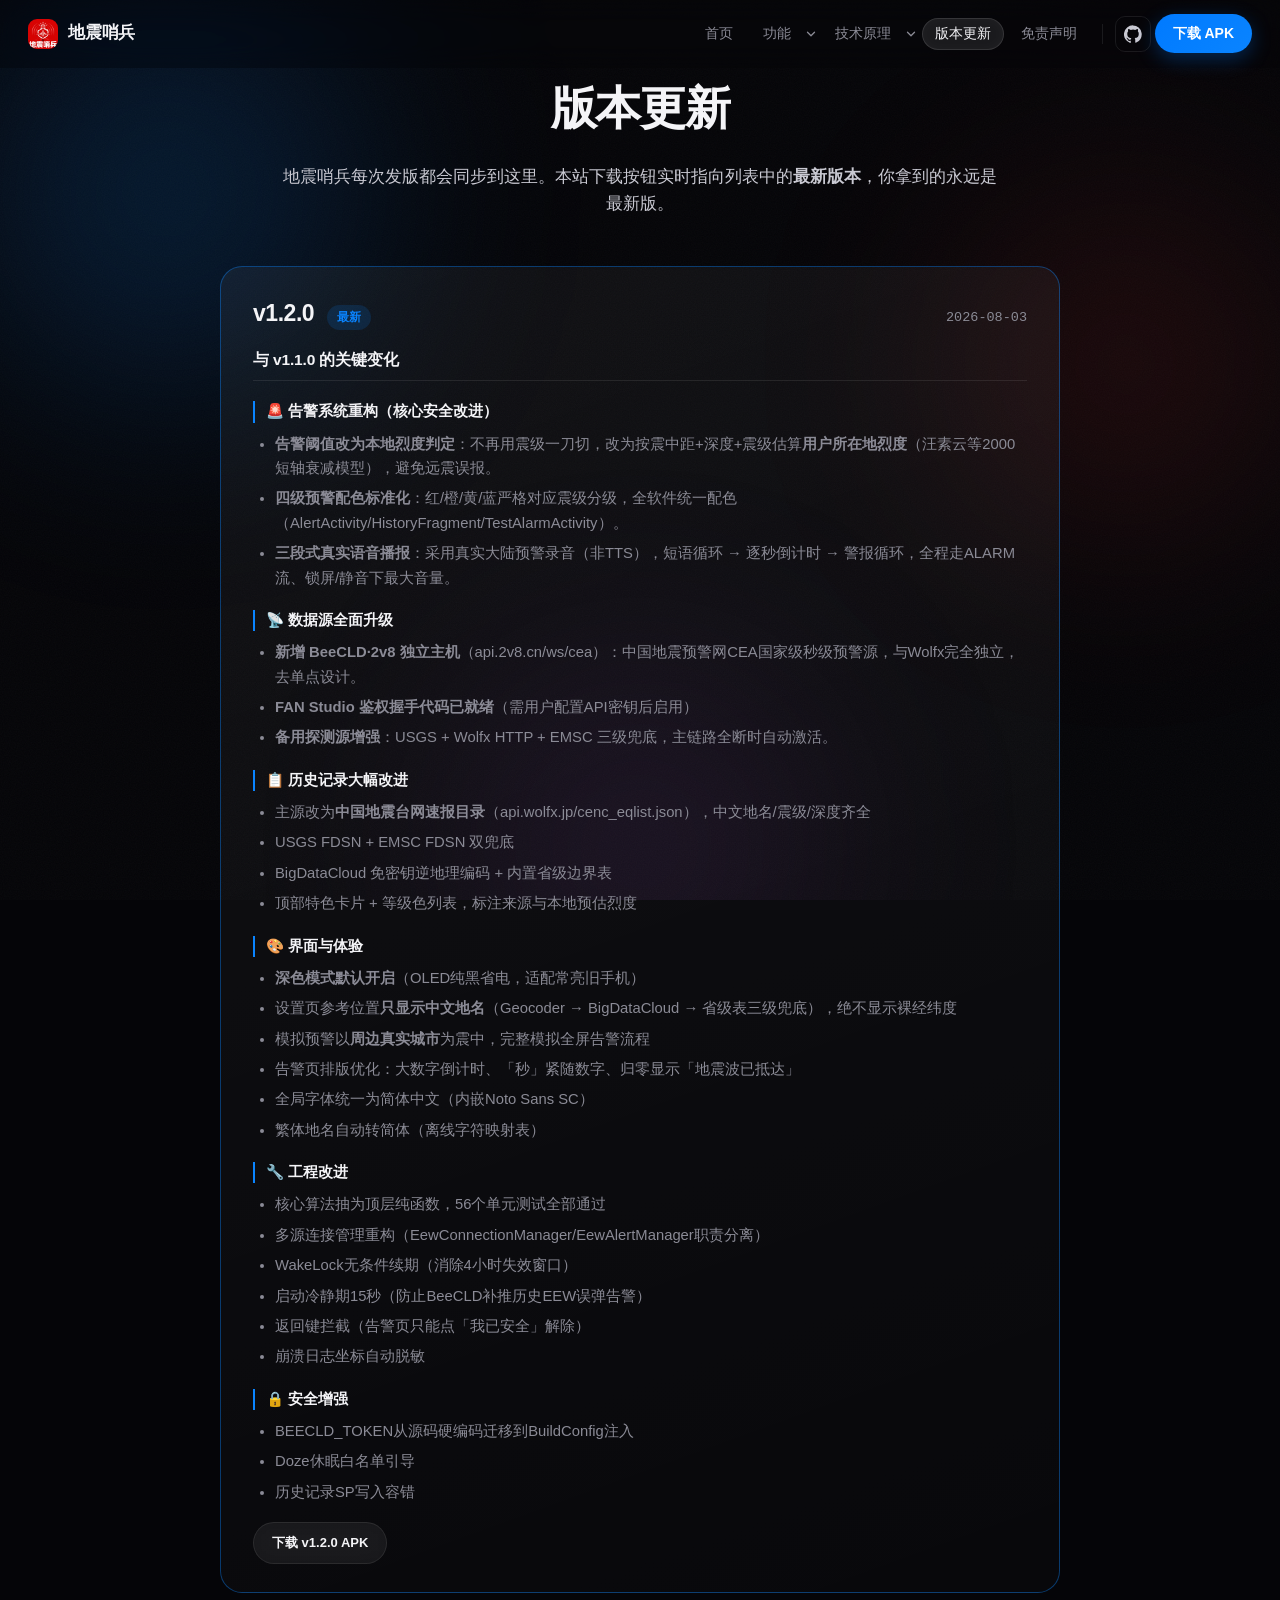
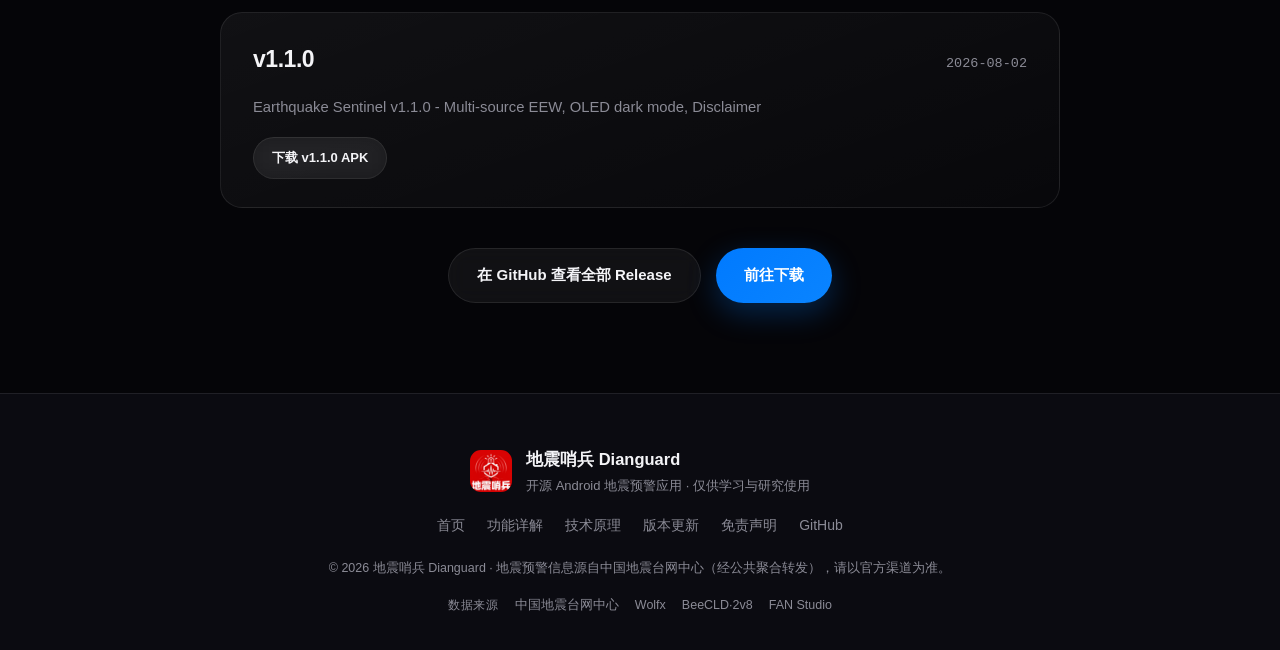
==== commit a3835026: "fix: 修复移动端导航下拉秒关 + footer 数据来源栏 移动端导航修复: - toggle handler 改用 stopImmediatePropagation 阻止149行handler误" ====
--- a/changelog.html
+++ b/changelog.html
@@ -126,6 +126,13 @@
         <a href="https://github.com/Lokeily/Earthquake-Sentinel" target="_blank" rel="noopener">GitHub</a>
       </div>
       <p class="footer-copy">© 2026 地震哨兵 Dianguard · 地震预警信息源自中国地震台网中心（经公共聚合转发），请以官方渠道为准。</p>
+      <div class="footer-sources">
+        <span class="fs-label">数据来源</span>
+        <a href="https://www.cenc.ac.cn/" target="_blank" rel="noopener">中国地震台网中心</a>
+        <a href="https://wolfx.jp/" target="_blank" rel="noopener">Wolfx</a>
+        <a href="https://api.2v8.cn/" target="_blank" rel="noopener">BeeCLD·2v8</a>
+        <a href="https://fanstudio.tech/" target="_blank" rel="noopener">FAN Studio</a>
+      </div>
     </div>
   </footer>
 
--- a/styles.css
+++ b/styles.css
@@ -176,6 +176,11 @@
 .nav-logo:hover { text-decoration: none; }
 .nav-logo img {
   width: 30px; height: 30px;
+  min-width: 30px; max-width: 30px;
+  min-height: 30px; max-height: 30px;
+  flex: 0 0 30px;
+  display: block;
+  object-fit: cover;
   border-radius: 9px;
   transition: transform 0.4s var(--ease);
 }
@@ -244,13 +249,13 @@
 .nav-item > a {
   position: relative;
   color: var(--text-muted);
-  padding: 8px 11px 8px 13px;
+  padding: 8px 13px;
   border-radius: 10px;
   transition: color 0.22s, background 0.22s;
   white-space: nowrap;
   display: inline-flex;
   align-items: center;
-  gap: 2px;
+  gap: 3px;
   z-index: 1;
 }
 .nav-item > a:hover { color: var(--text); text-decoration: none; background: rgba(255,255,255,0.05); }
@@ -259,12 +264,13 @@
   display: inline-flex;
   align-items: center;
   justify-content: center;
+  width: 14px; height: 14px;
   color: var(--text-muted);
   z-index: 1;
   transition: transform 0.3s var(--ease), color 0.22s;
-  cursor: pointer;
-}
-.nav-caret svg { width: 13px; height: 13px; }
+  flex-shrink: 0;
+}
+.nav-caret svg { width: 100%; height: 100%; }
 .nav-item:hover .nav-caret,
 .nav-item.active .nav-caret { color: var(--text); }
 .nav-item.open .nav-caret,
@@ -644,7 +650,7 @@
 /* ============================================================
    区块通用
    ============================================================ */
-.section { padding: 108px 0; position: relative; z-index: 2; }
+.section { padding: 108px 0; position: relative; z-index: 2; contain: layout style; }
 .section-eyebrow {
   display: block;
   text-align: center;
@@ -1042,6 +1048,23 @@
 .footer-links a { color: var(--text-muted); font-size: 14px; }
 .footer-links a:hover { color: var(--text); }
 .footer-copy { color: var(--text-muted); font-size: 12.5px; margin: 0; }
+
+/* 数据来源栏（footer 底部） */
+.footer-sources {
+  margin-top: 16px;
+  display: flex;
+  flex-wrap: wrap;
+  justify-content: center;
+  align-items: center;
+  gap: 16px;
+}
+.fs-label { color: var(--text-muted); font-size: 11.5px; letter-spacing: 0.06em; }
+.footer-sources a {
+  color: var(--text-muted);
+  font-size: 12.5px;
+  transition: color 0.22s;
+}
+.footer-sources a:hover { color: var(--text); text-decoration: none; }
 
 /* ---------- 等级色点 ---------- */
 .dot { width: 9px; height: 9px; border-radius: 50%; display: inline-block; flex: 0 0 auto; }
@@ -1119,7 +1142,7 @@
 /* ============================================================
    功能页组件
    ============================================================ */
-.fx-block { padding: 74px 0; position: relative; z-index: 2; }
+.fx-block { padding: 74px 0; position: relative; z-index: 2; contain: layout style; }
 .fx-block:nth-child(even) { background: var(--bg-elev); }
 .fx-head { max-width: 760px; margin: 0 auto 44px; text-align: center; }
 .fx-eyebrow {
@@ -2272,8 +2295,8 @@
 .nav-indicator {
   position: absolute;
   top: 50%; left: 0;
-  height: 30px;
-  transform: translateY(-50%) translateX(0);
+  height: 32px;
+  margin-top: -16px;
   border-radius: 999px;
   background: rgba(255, 255, 255, 0.085);
   border: 1px solid rgba(255, 255, 255, 0.12);
@@ -2284,6 +2307,7 @@
   transition: opacity 0.3s, transform 0.45s var(--ease), width 0.45s var(--ease);
   will-change: transform, width;
 }
+.nav-caret { cursor: pointer; }
 
 /* ---- 页内锚点导航滑动指示条 ---- */
 .subnav { position: relative; }
@@ -2700,36 +2724,166 @@
   letter-spacing: 0.06em;
   z-index: 4;
 }
+/* 统一时间轴（周期 3.6s，P/S/台站/手机/倒计时共享）：
+   0%      震源破裂，P、S 波同时出发
+   ~24%    P 波到达台站 → 台站闪亮测定 → 手机弹出倒计时 14
+   ~59%    P 波到达「你」（先到 · 无害）→ 用户蓝闪
+   97%~100% 倒计时归零 → S 波到达「你」（后到 · 破坏）→ 警报 → 重置
+*/
 .pw-ring {
   position: absolute;
   top: 50%; left: 15%;
-  width: 0; height: 0;
+  width: 140%; height: 140%;   /* 直径 = 2 × 震中距(70%)，保证波前精确到达「你」 */
   border-radius: 50%;
+  transform: translate(-50%, -50%) scale(0.01);
+  pointer-events: none;
+  will-change: transform, opacity;
+}
+.pw-ring.p {
+  border: 2.5px solid rgba(10, 132, 255, 0.75);
+  animation: pw-wave-p 3.6s linear infinite;
+}
+.pw-ring.s {
+  border: 3.5px solid rgba(255, 59, 48, 0.8);
+  animation: pw-wave-s 3.6s linear infinite;
+}
+/* P 波：59%（2.12s）到达「你」，此后保持（已到、继续无害传播）直到 S 波追上 */
+@keyframes pw-wave-p {
+  0% { transform: translate(-50%, -50%) scale(0.01); opacity: 0.95; }
+  59% { transform: translate(-50%, -50%) scale(1); opacity: 0.55; }
+  96%, 100% { transform: translate(-50%, -50%) scale(1); opacity: 0; }
+}
+/* S 波：100%（3.6s）才到达「你」——永远在 P 波之后 */
+@keyframes pw-wave-s {
+  0% { transform: translate(-50%, -50%) scale(0.01); opacity: 0.95; }
+  100% { transform: translate(-50%, -50%) scale(1); opacity: 0; }
+}
+
+/* 台站：P 波到达（24%）时闪亮测定 */
+.pw-station {
+  position: absolute;
+  top: 50%; left: 43%;
   transform: translate(-50%, -50%);
-  pointer-events: none;
-}
-.pw-ring.p {
-  border: 2.5px solid rgba(10, 132, 255, 0.7);
-  animation: pw-expand 2.2s linear infinite;
-}
-.pw-ring.s {
-  border: 3.5px solid rgba(255, 59, 48, 0.75);
-  animation: pw-expand 3.6s linear infinite;
-}
-@keyframes pw-expand {
-  0% { width: 0; height: 0; opacity: 0.9; }
-  100% { width: 72%; height: 72%; opacity: 0; }
-}
+  display: flex; flex-direction: column;
+  align-items: center; gap: 5px;
+  z-index: 3;
+}
+.st-dot {
+  width: 9px; height: 9px;
+  border-radius: 50%;
+  background: var(--text-muted);
+  border: 2px solid rgba(255,255,255,0.25);
+}
+.st-flash {
+  position: absolute;
+  top: 50%; left: 50%;
+  width: 9px; height: 9px;
+  transform: translate(-50%, -50%);
+  border-radius: 50%;
+  border: 2px solid rgba(10, 132, 255, 0.9);
+  opacity: 0;
+  animation: st-flash 3.6s linear infinite;
+}
+@keyframes st-flash {
+  0%, 21% { opacity: 0; transform: translate(-50%, -50%) scale(0.6); }
+  24%, 32% { opacity: 1; transform: translate(-50%, -50%) scale(1.7); }
+  40%, 100% { opacity: 0; transform: translate(-50%, -50%) scale(0.8); }
+}
+.pw-station::before {
+  content: '';
+  position: absolute;
+  top: 50%; left: 50%;
+  width: 9px; height: 9px;
+  transform: translate(-50%, -50%);
+  border-radius: 50%;
+  background: var(--level-blue);
+  box-shadow: 0 0 10px var(--level-blue);
+  opacity: 0;
+  animation: st-core 3.6s linear infinite;
+}
+@keyframes st-core {
+  0%, 21% { opacity: 0; }
+  24%, 34% { opacity: 0.95; }
+  42%, 100% { opacity: 0; }
+}
+.pw-station .st-label {
+  font-size: 10px;
+  color: var(--text-muted);
+  white-space: nowrap;
+  letter-spacing: 0.04em;
+}
+
+/* 你处：P 波到达（59%）蓝闪 · S 波到达（100%）红闪 */
 .pw-you {
   position: absolute;
   top: 50%; right: 10%;
   transform: translate(50%, -50%);
   display: flex; flex-direction: column;
-  align-items: center; gap: 5px;
+  align-items: center; gap: 6px;
   color: var(--text-soft); font-size: 12.5px; font-weight: 700;
   z-index: 3;
 }
 .pw-you svg { width: 26px; height: 26px; color: var(--level-blue); }
+.you-pulse {
+  position: absolute;
+  top: 50%; left: 50%;
+  width: 34px; height: 34px;
+  transform: translate(-50%, -50%);
+  border-radius: 50%;
+  border: 2px solid transparent;
+  opacity: 0;
+  pointer-events: none;
+  animation: you-wave 3.6s linear infinite;
+}
+@keyframes you-wave {
+  0%, 56% { border-color: transparent; opacity: 0; transform: translate(-50%, -50%) scale(0.6); }
+  59%, 66% { border-color: rgba(10, 132, 255, 0.9); opacity: 1; transform: translate(-50%, -50%) scale(1.5); }
+  70%, 93% { border-color: transparent; opacity: 0; transform: translate(-50%, -50%) scale(1); }
+  96%, 100% { border-color: rgba(255, 59, 48, 0.95); opacity: 1; transform: translate(-50%, -50%) scale(1.6); }
+}
+
+/* 手机：台站测定后（~24%）弹出倒计时，S 波到达前（97%）淡出 */
+.pw-phone {
+  font-size: 10.5px;
+  font-weight: 700;
+  padding: 3px 10px;
+  border-radius: 999px;
+  background: rgba(10, 132, 255, 0.16);
+  color: var(--blue-dark);
+  border: 1px solid rgba(10, 132, 255, 0.35);
+  white-space: nowrap;
+  opacity: 0;
+  animation: phone-visible 3.6s linear infinite;
+}
+@keyframes phone-visible {
+  0%, 23% { opacity: 0; transform: translateY(4px); }
+  26%, 93% { opacity: 1; transform: none; }
+  97%, 100% { opacity: 0; transform: translateY(-2px); }
+}
+
+/* 倒计时数字：24%（台站测定）开始从 14 递减，100%（S 波到达）归零。
+   用 @property 注册整数变量 + counter 渲染，纯 CSS 无 JS；
+   不支持 @property 的浏览器降级为静态 14。 */
+@property --cd {
+  syntax: '<integer>';
+  initial-value: 14;
+  inherits: false;
+}
+.pw-count {
+  font-variant-numeric: tabular-nums;
+  min-width: 1.4ch;
+  display: inline-block;
+  text-align: center;
+  counter-reset: cd var(--cd, 14);
+}
+.pw-count::before { content: counter(cd); }
+.pw-count {
+  animation: cd-count 3.6s linear infinite;
+}
+@keyframes cd-count {
+  0%, 24% { --cd: 14; }
+  100% { --cd: 0; }
+}
 .pw-hud {
   position: absolute;
   top: 16px; left: 18px; right: 18px;
@@ -2755,8 +2909,8 @@
   white-space: nowrap;
 }
 @keyframes pw-alert-show {
-  0%, 87% { opacity: 0; transform: translate(-50%, -50%) scale(0.85); }
-  92%, 100% { opacity: 1; transform: translate(-50%, -50%) scale(1); }
+  0%, 95% { opacity: 0; transform: translate(-50%, -50%) scale(0.85); }
+  99%, 100% { opacity: 1; transform: translate(-50%, -50%) scale(1); }
 }
 .pw-legend {
   position: absolute;
@@ -2920,3 +3074,5 @@
   .bz-graph .z2 { width: 158px; height: 158px; }
   .bz-graph .z1 { width: 78px; height: 78px; }
 }
+
+/* test marker */
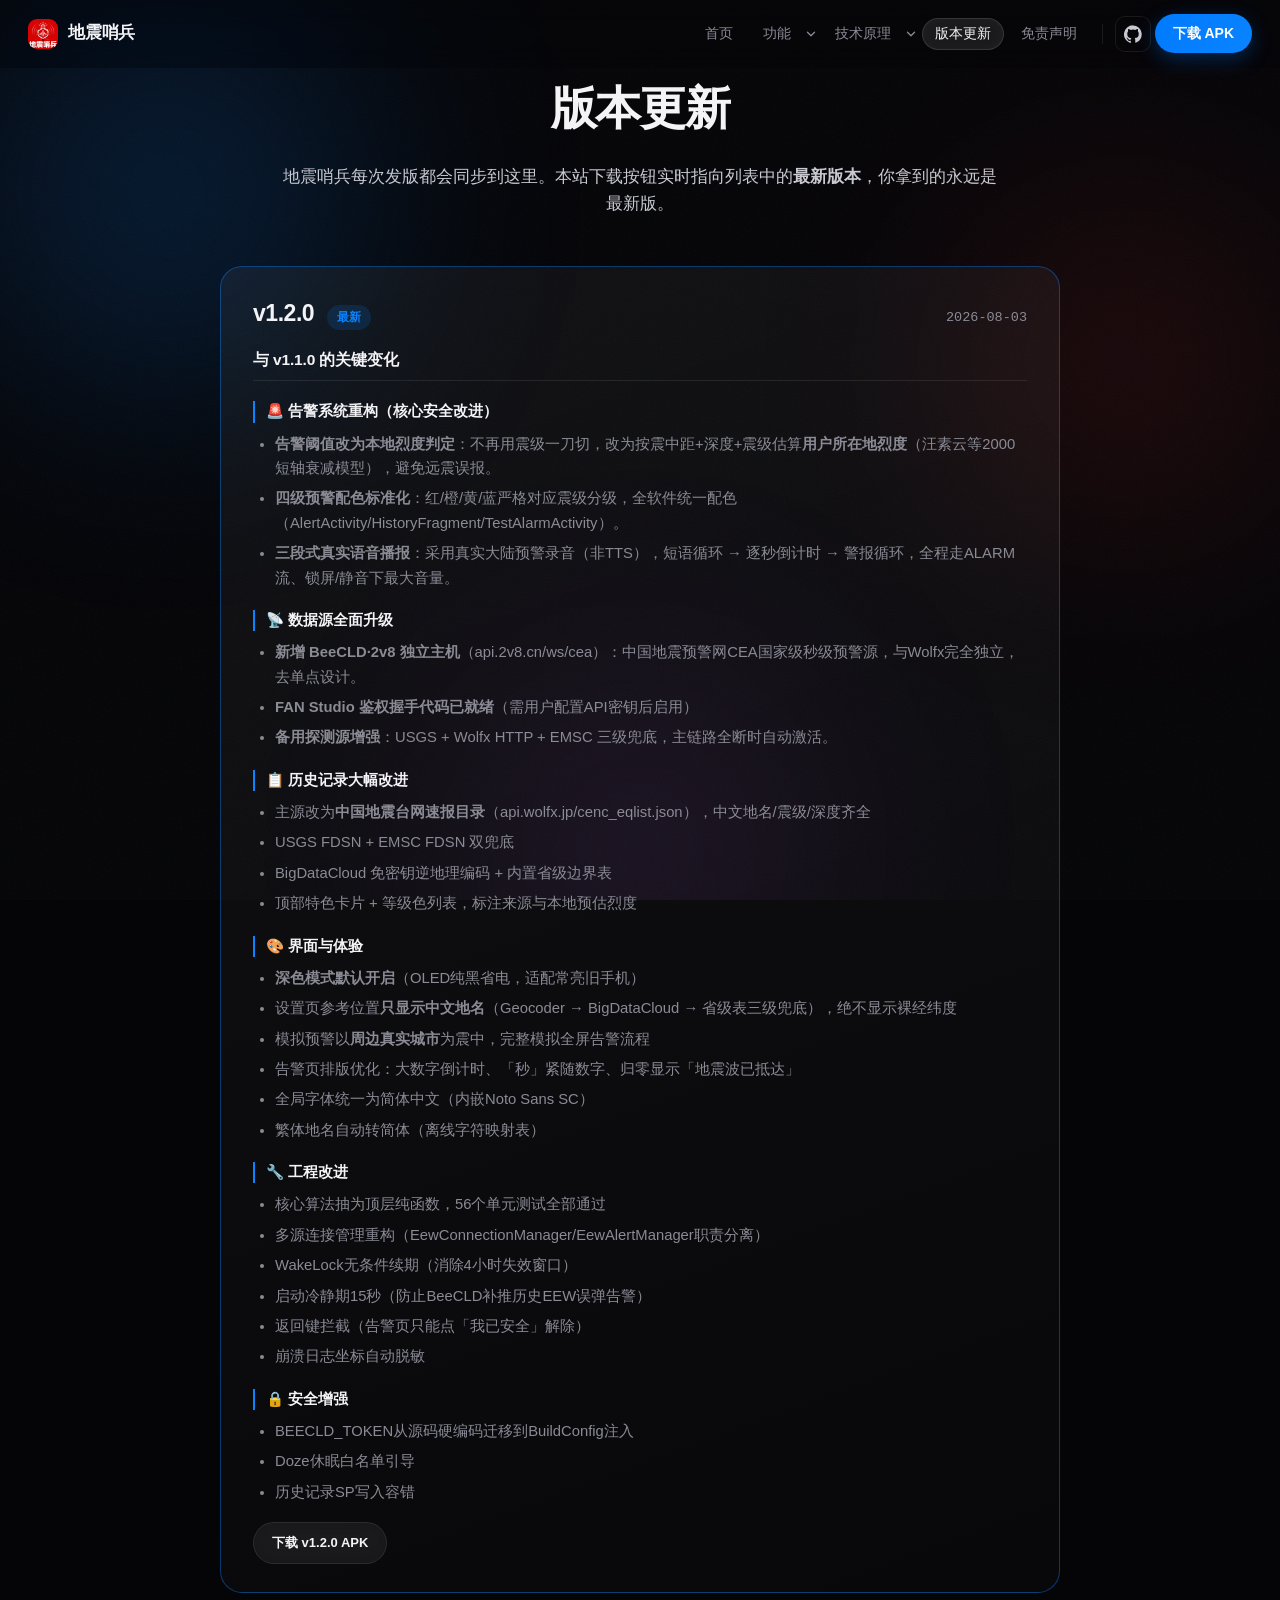
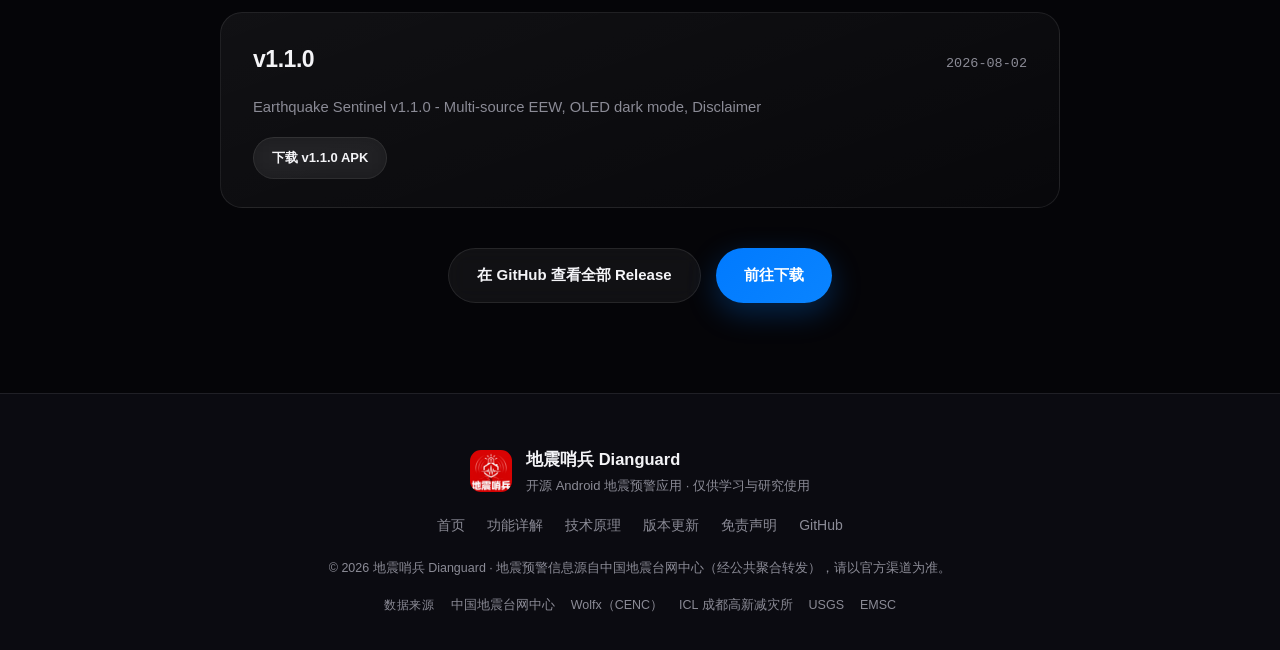
==== commit fd4102c4: "site: 同步 v1.3.0 内容 - 数据源拓扑：Wolfx CENC + ICL 减灾所 双主源，USGS/EMSC 备用（v1.3.0 已移除 BeeCLD/FAN 内置） - EewFusi" ====
--- a/changelog.html
+++ b/changelog.html
@@ -35,7 +35,7 @@
       "price": "0",
       "priceCurrency": "CNY"
     },
-    "softwareVersion": "v1.2.0",
+    "softwareVersion": "v1.3.0",
     "downloadUrl": "https://github.com/Lokeily/Earthquake-Sentinel/releases/latest",
     "codeRepository": "https://github.com/Lokeily/Earthquake-Sentinel",
     "author": {
@@ -58,8 +58,8 @@
     <button class="nav-toggle" id="nav-toggle" aria-label="打开菜单" aria-expanded="false"><i></i><i></i><i></i></button>
     <div class="nav-links" id="nav-links">
       <a href="index.html">首页</a>
-      <div class="nav-item"><a href="features.html">功能</a><span class="nav-caret" aria-hidden="true"><svg viewBox="0 0 24 24" fill="none" stroke="currentColor" stroke-width="2.2" stroke-linecap="round" stroke-linejoin="round"><path d="M6 9l6 6 6-6"/></svg></span><div class="nav-drop" role="menu"><a href="features.html#alerting"><b>告警体验</b><span>全屏倒计时 · 锁屏之上</span></a><a href="features.html#levels"><b>四级预警</b><span>蓝黄橙红 · 按震级分级</span></a><a href="features.html#voice"><b>预警语音</b><span>真实录音 · 三段式播报</span></a><a href="features.html#sources"><b>多源冗余</b><span>多路并行 · 任一可达即触发</span></a><a href="features.html#control"><b>个性化</b><span>阈值可调 · 模拟演练</span></a><a href="features.html#permissions"><b>权限说明</b><span>每一项都对应一个功能</span></a></div></div>
-      <div class="nav-item"><a href="how.html">技术原理</a><span class="nav-caret" aria-hidden="true"><svg viewBox="0 0 24 24" fill="none" stroke="currentColor" stroke-width="2.2" stroke-linecap="round" stroke-linejoin="round"><path d="M6 9l6 6 6-6"/></svg></span><div class="nav-drop" role="menu"><a href="how.html#mechanism"><b>地震波</b><span>先见闪电 · 后闻雷声</span></a><a href="how.html#timeline"><b>预警时间轴</b><span>从地动山摇到手机响铃</span></a><a href="how.html#intensity"><b>烈度公式</b><span>你这里有多晃</span></a><a href="how.html#arch"><b>数据流架构</b><span>水管爆了还有别的</span></a><a href="how.html#blindzone"><b>预警盲区</b><span>离闪电太近来不及</span></a><a href="how.html#decision"><b>触发决策</b><span>要不要叫醒你</span></a></div></div>
+      <div class="nav-item"><a href="features.html">功能</a><span class="nav-caret" aria-hidden="true"><svg viewBox="0 0 24 24" fill="none" stroke="currentColor" stroke-width="2.2" stroke-linecap="round" stroke-linejoin="round"><path d="M6 9l6 6 6-6"/></svg></span><div class="nav-drop" role="menu"><a href="features.html#alerting"><b>告警体验</b><span>全屏倒计时 · 锁屏之上</span></a><a href="features.html#levels"><b>四级预警</b><span>Ⅰ红Ⅱ橙Ⅲ黄Ⅳ蓝 · 按本地烈度</span></a><a href="features.html#voice"><b>预警语音</b><span>真实录音 · 三段式播报</span></a><a href="features.html#sources"><b>多源融合</b><span>双源独立 · EewFusion 决策</span></a><a href="features.html#control"><b>个性化</b><span>阈值可调 · 模拟演练</span></a><a href="features.html#permissions"><b>权限说明</b><span>每一项都对应一个功能</span></a></div></div>
+      <div class="nav-item"><a href="how.html">技术原理</a><span class="nav-caret" aria-hidden="true"><svg viewBox="0 0 24 24" fill="none" stroke="currentColor" stroke-width="2.2" stroke-linecap="round" stroke-linejoin="round"><path d="M6 9l6 6 6-6"/></svg></span><div class="nav-drop" role="menu"><a href="how.html#mechanism"><b>地震波</b><span>先见闪电 · 后闻雷声</span></a><a href="how.html#timeline"><b>预警时间轴</b><span>从地动山摇到手机响铃</span></a><a href="how.html#intensity"><b>烈度公式</b><span>你这里有多晃</span></a><a href="how.html#arch"><b>四层数据流</b><span>双源融合 · 分区烈度</span></a><a href="how.html#blindzone"><b>预警盲区</b><span>离闪电太近来不及</span></a><a href="how.html#decision"><b>触发决策</b><span>要不要叫醒你</span></a></div></div>
       <a href="changelog.html" class="active">版本更新</a>
       <a href="disclaimer.html">免责声明</a>
       <span class="nav-sep"></span>
@@ -129,9 +129,10 @@
       <div class="footer-sources">
         <span class="fs-label">数据来源</span>
         <a href="https://www.cenc.ac.cn/" target="_blank" rel="noopener">中国地震台网中心</a>
-        <a href="https://wolfx.jp/" target="_blank" rel="noopener">Wolfx</a>
-        <a href="https://api.2v8.cn/" target="_blank" rel="noopener">BeeCLD·2v8</a>
-        <a href="https://fanstudio.tech/" target="_blank" rel="noopener">FAN Studio</a>
+        <a href="https://wolfx.jp/" target="_blank" rel="noopener">Wolfx（CENC）</a>
+        <a href="https://www.cnee.net/" target="_blank" rel="noopener">ICL 成都高新减灾所</a>
+        <a href="https://earthquake.usgs.gov/" target="_blank" rel="noopener">USGS</a>
+        <a href="https://www.seismicportal.eu/" target="_blank" rel="noopener">EMSC</a>
       </div>
     </div>
   </footer>
--- a/styles.css
+++ b/styles.css
@@ -2456,7 +2456,7 @@
   .hero-content { max-width: 100%; }
   .hero-actions, .hero-stats { justify-content: center; }
   .hero-subtitle { margin-left: auto; margin-right: auto; }
-  .hero-device { order: -1; }
+  .hero-device { order: -1; overflow: hidden; }
   .voice-inner { flex-direction: column; text-align: center; }
   .voice-text p { max-width: 100%; margin-left: auto; margin-right: auto; }
   .fx-row { grid-template-columns: 1fr; gap: 32px; margin-bottom: 56px; }
@@ -2512,7 +2512,10 @@
   }
   .nav-item.open .nav-caret,
   .nav-item:hover .nav-caret { transform: translateY(-50%) rotate(180deg); }
-  .nav-drop {
+  .nav-drop,
+  .nav-item.open .nav-drop,
+  .nav-item:hover .nav-drop,
+  .nav-item:focus-within .nav-drop {
     position: static;
     transform: none;
     min-width: 0;
@@ -3076,3 +3079,91 @@
 }
 
 /* test marker */
+
+/* ============================================================
+   地震哨兵 v1.3.0 新增组件样式
+   （GB 18306-2015 六分区系数表 / 四层架构步骤 / 移除源卡片 / off 徽标）
+   ============================================================ */
+
+/* ----- GB 18306-2015 六分区短轴衰减系数表 ----- */
+.zone-table {
+  width: 100%;
+  max-width: 660px;
+  margin: 16px auto 2px;
+  border-collapse: collapse;
+  border: 1px solid var(--border);
+  border-radius: 12px;
+  overflow: hidden;
+  font-size: 13px;
+}
+.zone-table th,
+.zone-table td {
+  padding: 9px 11px;
+  text-align: center;
+  border-bottom: 1px solid var(--border);
+}
+.zone-table th {
+  background: rgba(255,255,255,0.06);
+  font-weight: 700;
+  font-size: 12.5px;
+  letter-spacing: 0.02em;
+}
+.zone-table td {
+  font-family: ui-monospace, SFMono-Regular, Menlo, monospace;
+  color: var(--text);
+}
+.zone-table th:first-child,
+.zone-table td:first-child { text-align: left; }
+.zone-table td:first-child {
+  font-family: inherit;
+  font-weight: 600;
+}
+.zone-table tbody tr:last-child td { border-bottom: none; }
+.zone-table tbody tr:hover { background: rgba(255,255,255,0.035); }
+
+/* ----- 四层数据流架构步骤 ----- */
+.arch-steps {
+  display: grid;
+  grid-template-columns: repeat(4, 1fr);
+  gap: 12px;
+  margin: 16px 0 2px;
+}
+.arch-step {
+  display: flex;
+  flex-direction: column;
+  gap: 6px;
+  padding: 14px 15px;
+  border-radius: 12px;
+  border: 1px solid var(--border);
+  background: rgba(255,255,255,0.03);
+}
+.arch-step b { font-size: 14px; color: var(--text); }
+.arch-step span { font-size: 12px; color: var(--text-muted); line-height: 1.5; }
+
+/* ----- 已移除数据源卡片（v1.3.0 不再内置） ----- */
+.source-card.muted {
+  opacity: 0.62;
+  background: rgba(255,255,255,0.02);
+  border-style: dashed;
+  border-color: rgba(255,255,255,0.12);
+}
+.source-card.muted .source-name { color: var(--text-muted); }
+.source-card.muted .source-url { color: #6f6f7a; }
+.source-card.muted:hover {
+  transform: none;
+  border-color: rgba(255,255,255,0.12);
+}
+
+/* ----- 停用 / 移除 徽标 ----- */
+.badge.off {
+  background: rgba(142,142,147,0.16);
+  color: #9a9aa3;
+}
+
+/* ----- 响应式：架构步骤在窄屏堆叠 ----- */
+@media (max-width: 760px) {
+  .arch-steps { grid-template-columns: repeat(2, 1fr); }
+}
+@media (max-width: 460px) {
+  .arch-steps { grid-template-columns: 1fr; }
+}
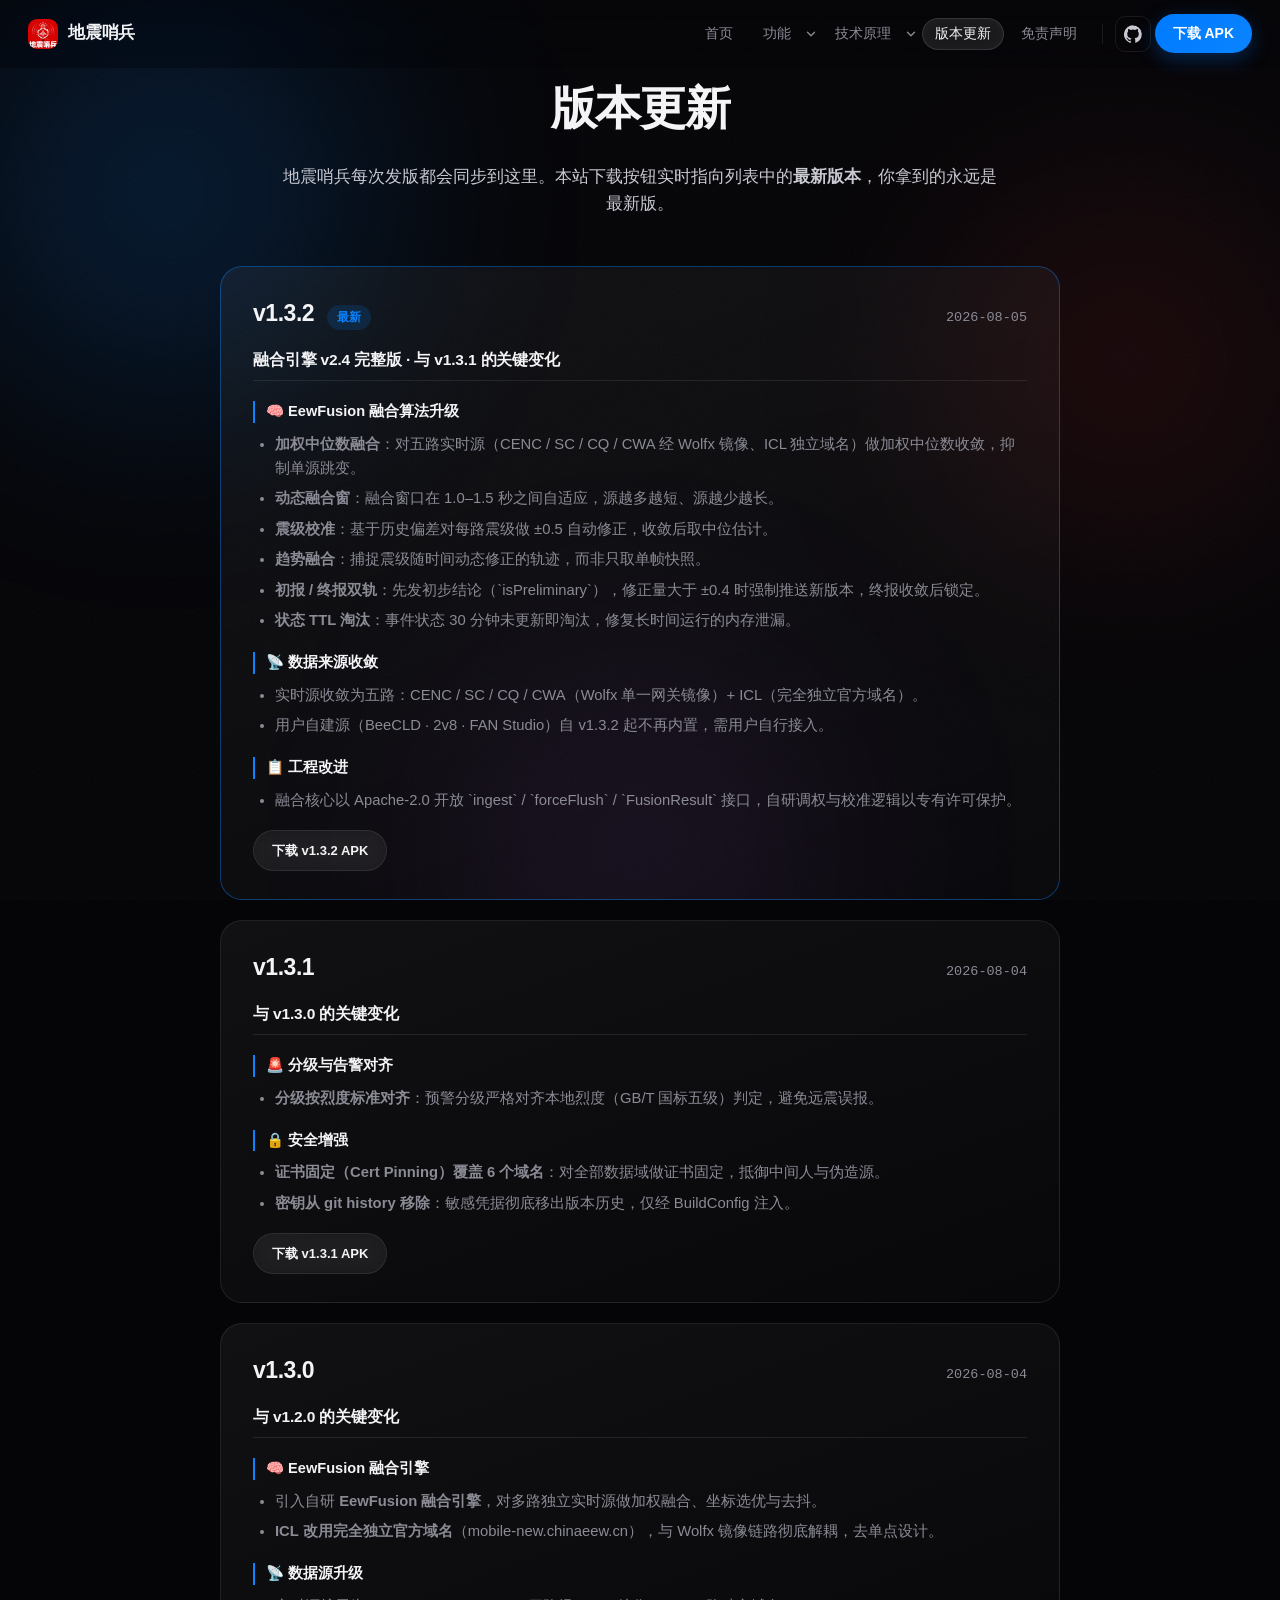
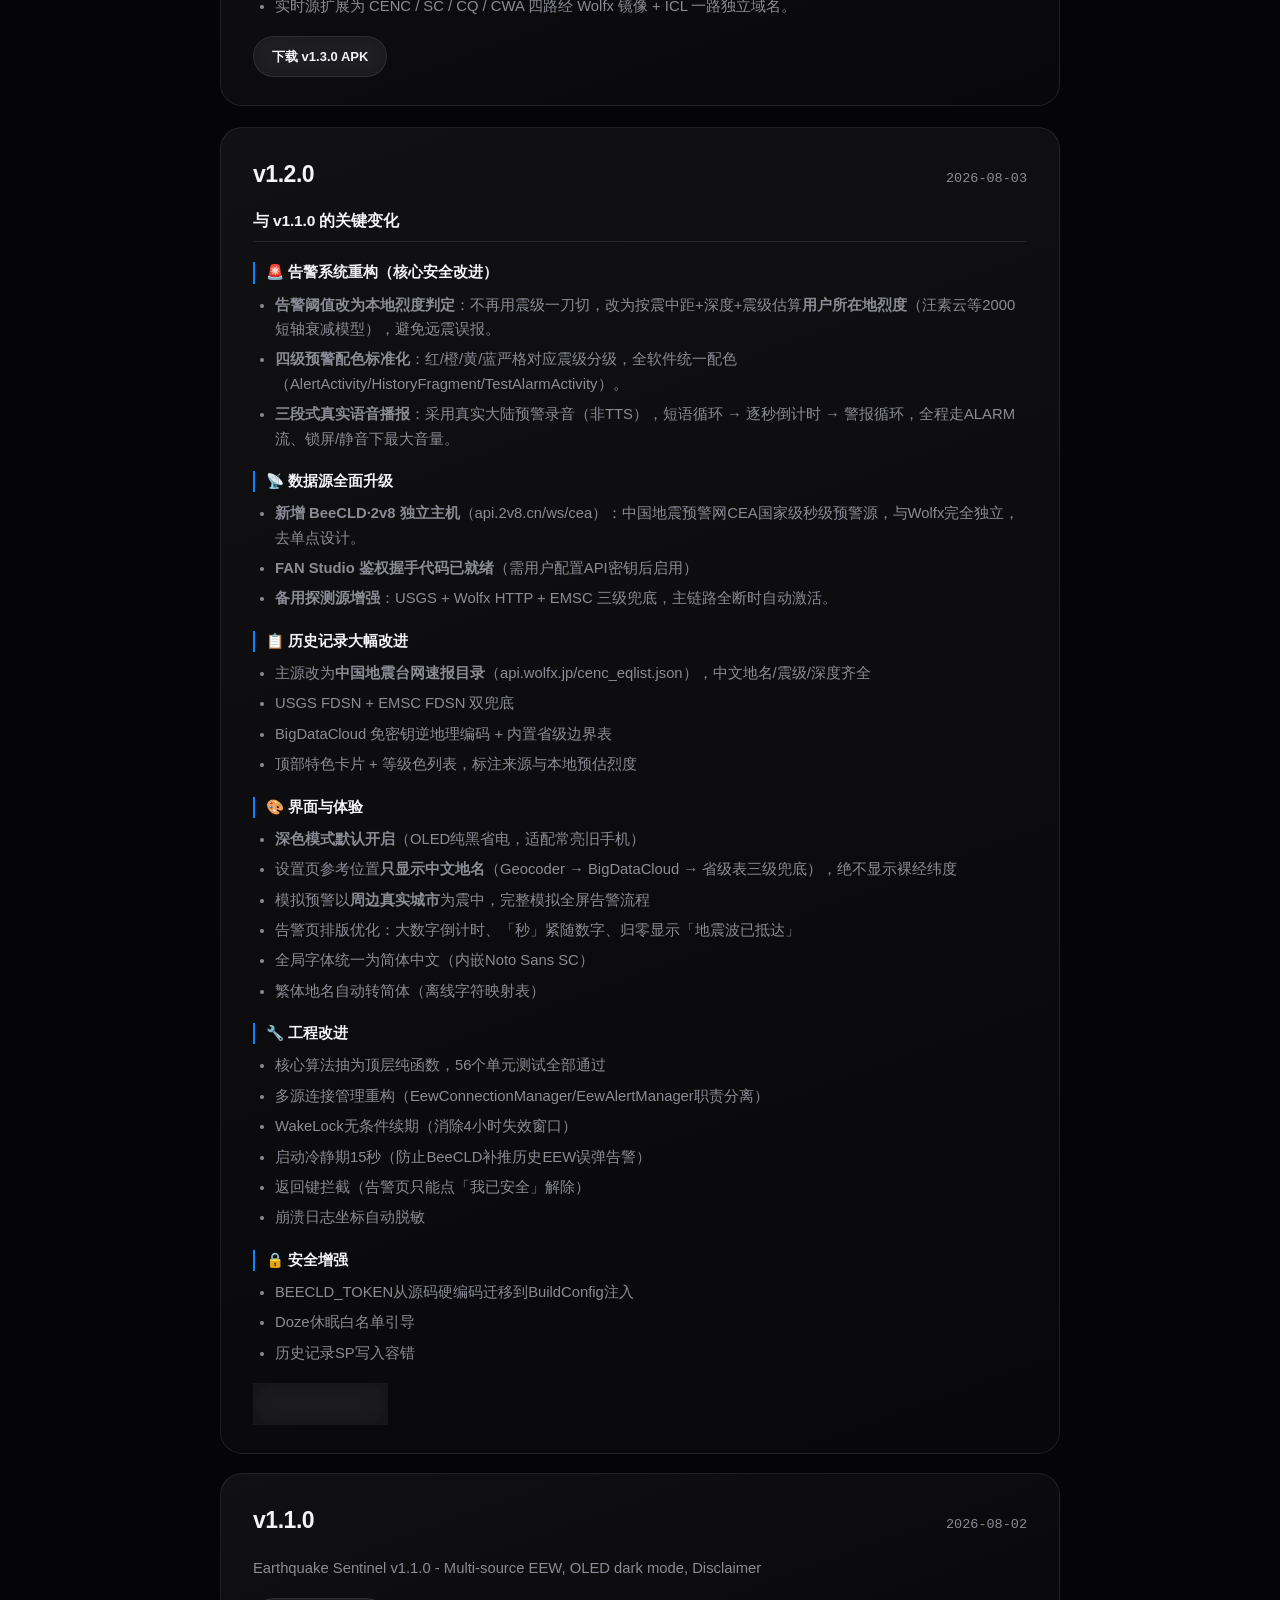
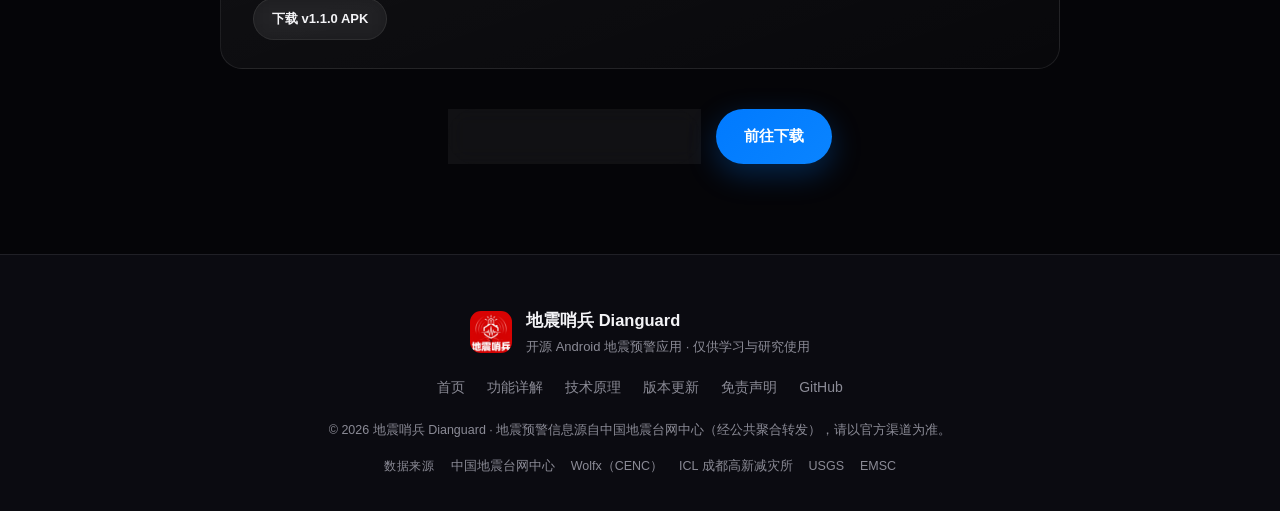
==== commit a800ad5c: "site: 同步 v1.3.2 README 内容 - 数据源拓扑更新为五路实时源：CENC/SC/CQ/CWA 经 Wolfx 镜像 + ICL 独立域名 - EewFusion 融合引擎 v2.4" ====
--- a/changelog.html
+++ b/changelog.html
@@ -35,7 +35,7 @@
       "price": "0",
       "priceCurrency": "CNY"
     },
-    "softwareVersion": "v1.3.0",
+    "softwareVersion": "v1.3.2",
     "downloadUrl": "https://github.com/Lokeily/Earthquake-Sentinel/releases/latest",
     "codeRepository": "https://github.com/Lokeily/Earthquake-Sentinel",
     "author": {
@@ -58,8 +58,8 @@
     <button class="nav-toggle" id="nav-toggle" aria-label="打开菜单" aria-expanded="false"><i></i><i></i><i></i></button>
     <div class="nav-links" id="nav-links">
       <a href="index.html">首页</a>
-      <div class="nav-item"><a href="features.html">功能</a><span class="nav-caret" aria-hidden="true"><svg viewBox="0 0 24 24" fill="none" stroke="currentColor" stroke-width="2.2" stroke-linecap="round" stroke-linejoin="round"><path d="M6 9l6 6 6-6"/></svg></span><div class="nav-drop" role="menu"><a href="features.html#alerting"><b>告警体验</b><span>全屏倒计时 · 锁屏之上</span></a><a href="features.html#levels"><b>四级预警</b><span>Ⅰ红Ⅱ橙Ⅲ黄Ⅳ蓝 · 按本地烈度</span></a><a href="features.html#voice"><b>预警语音</b><span>真实录音 · 三段式播报</span></a><a href="features.html#sources"><b>多源融合</b><span>双源独立 · EewFusion 决策</span></a><a href="features.html#control"><b>个性化</b><span>阈值可调 · 模拟演练</span></a><a href="features.html#permissions"><b>权限说明</b><span>每一项都对应一个功能</span></a></div></div>
-      <div class="nav-item"><a href="how.html">技术原理</a><span class="nav-caret" aria-hidden="true"><svg viewBox="0 0 24 24" fill="none" stroke="currentColor" stroke-width="2.2" stroke-linecap="round" stroke-linejoin="round"><path d="M6 9l6 6 6-6"/></svg></span><div class="nav-drop" role="menu"><a href="how.html#mechanism"><b>地震波</b><span>先见闪电 · 后闻雷声</span></a><a href="how.html#timeline"><b>预警时间轴</b><span>从地动山摇到手机响铃</span></a><a href="how.html#intensity"><b>烈度公式</b><span>你这里有多晃</span></a><a href="how.html#arch"><b>四层数据流</b><span>双源融合 · 分区烈度</span></a><a href="how.html#blindzone"><b>预警盲区</b><span>离闪电太近来不及</span></a><a href="how.html#decision"><b>触发决策</b><span>要不要叫醒你</span></a></div></div>
+      <div class="nav-item"><a href="features.html">功能</a><span class="nav-caret" aria-hidden="true"><svg viewBox="0 0 24 24" fill="none" stroke="currentColor" stroke-width="2.2" stroke-linecap="round" stroke-linejoin="round"><path d="M6 9l6 6 6-6"/></svg></span><div class="nav-drop" role="menu"><a href="features.html#alerting"><b>告警体验</b><span>全屏倒计时 · 锁屏之上</span></a><a href="features.html#levels"><b>四级预警</b><span>Ⅰ红Ⅱ橙Ⅲ黄Ⅳ蓝 · 按本地烈度</span></a><a href="features.html#voice"><b>预警语音</b><span>真实录音 · 三段式播报</span></a><a href="features.html#sources"><b>多源融合</b><span>五源融合 · EewFusion 决策</span></a><a href="features.html#control"><b>个性化</b><span>阈值可调 · 模拟演练</span></a><a href="features.html#permissions"><b>权限说明</b><span>每一项都对应一个功能</span></a></div></div>
+      <div class="nav-item"><a href="how.html">技术原理</a><span class="nav-caret" aria-hidden="true"><svg viewBox="0 0 24 24" fill="none" stroke="currentColor" stroke-width="2.2" stroke-linecap="round" stroke-linejoin="round"><path d="M6 9l6 6 6-6"/></svg></span><div class="nav-drop" role="menu"><a href="how.html#mechanism"><b>地震波</b><span>先见闪电 · 后闻雷声</span></a><a href="how.html#timeline"><b>预警时间轴</b><span>从地动山摇到手机响铃</span></a><a href="how.html#intensity"><b>烈度公式</b><span>你这里有多晃</span></a><a href="how.html#arch"><b>五源数据流</b><span>五源融合 · 分区烈度</span></a><a href="how.html#blindzone"><b>预警盲区</b><span>离闪电太近来不及</span></a><a href="how.html#decision"><b>触发决策</b><span>要不要叫醒你</span></a></div></div>
       <a href="changelog.html" class="active">版本更新</a>
       <a href="disclaimer.html">免责声明</a>
       <span class="nav-sep"></span>
@@ -81,10 +81,34 @@
            静态存在是刻意为之：GitHub API 对未认证请求限流 60 次/小时/IP，
            页面内容不能依赖那次请求成功。JS 只在能连通时刷新出更新的版本。 -->
       <!-- BAKED:BEGIN -->
-  <div id="release-list" class="release-list" data-baked="1.2.0,1.1.0">
+  <div id="release-list" class="release-list" data-baked="1.3.2,1.3.1,1.3.0,1.2.0,1.1.0">
     <article class="release-card latest">
       <div class="release-head">
-        <span class="release-version">v1.2.0</span><span class="release-badge">最新</span>
+        <span class="release-version">v1.3.2</span><span class="release-badge">最新</span>
+        <span class="release-date">2026-08-05</span>
+      </div>
+      <div class="release-notes"><h4>融合引擎 v2.4 完整版 · 与 v1.3.1 的关键变化</h4><h5>🧠 EewFusion 融合算法升级</h5><ul><li><strong>加权中位数融合</strong>：对五路实时源（CENC / SC / CQ / CWA 经 Wolfx 镜像、ICL 独立域名）做加权中位数收敛，抑制单源跳变。</li><li><strong>动态融合窗</strong>：融合窗口在 1.0–1.5 秒之间自适应，源越多越短、源越少越长。</li><li><strong>震级校准</strong>：基于历史偏差对每路震级做 ±0.5 自动修正，收敛后取中位估计。</li><li><strong>趋势融合</strong>：捕捉震级随时间动态修正的轨迹，而非只取单帧快照。</li><li><strong>初报 / 终报双轨</strong>：先发初步结论（`isPreliminary`），修正量大于 ±0.4 时强制推送新版本，终报收敛后锁定。</li><li><strong>状态 TTL 淘汰</strong>：事件状态 30 分钟未更新即淘汰，修复长时间运行的内存泄漏。</li></ul><h5>📡 数据来源收敛</h5><ul><li>实时源收敛为五路：CENC / SC / CQ / CWA（Wolfx 单一网关镜像）+ ICL（完全独立官方域名）。</li><li>用户自建源（BeeCLD · 2v8 · FAN Studio）自 v1.3.2 起不再内置，需用户自行接入。</li></ul><h5>📋 工程改进</h5><ul><li>融合核心以 Apache-2.0 开放 `ingest` / `forceFlush` / `FusionResult` 接口，自研调权与校准逻辑以专有许可保护。</li></ul></div>
+      <p class="release-dl"><a class="btn btn-secondary btn-small" href="https://github.com/Lokeily/Earthquake-Sentinel/releases/download/v1.3.2/Dianguard-v1.3.2.apk" target="_blank" rel="noopener">下载 v1.3.2 APK</a></p>
+    </article>
+    <article class="release-card">
+      <div class="release-head">
+        <span class="release-version">v1.3.1</span>
+        <span class="release-date">2026-08-04</span>
+      </div>
+      <div class="release-notes"><h4>与 v1.3.0 的关键变化</h4><h5>🚨 分级与告警对齐</h5><ul><li><strong>分级按烈度标准对齐</strong>：预警分级严格对齐本地烈度（GB/T 国标五级）判定，避免远震误报。</li></ul><h5>🔒 安全增强</h5><ul><li><strong>证书固定（Cert Pinning）覆盖 6 个域名</strong>：对全部数据域做证书固定，抵御中间人与伪造源。</li><li><strong>密钥从 git history 移除</strong>：敏感凭据彻底移出版本历史，仅经 BuildConfig 注入。</li></ul></div>
+      <p class="release-dl"><a class="btn btn-secondary btn-small" href="https://github.com/Lokeily/Earthquake-Sentinel/releases/download/v1.3.1/Dianguard-v1.3.1-release.apk" target="_blank" rel="noopener">下载 v1.3.1 APK</a></p>
+    </article>
+    <article class="release-card">
+      <div class="release-head">
+        <span class="release-version">v1.3.0</span>
+        <span class="release-date">2026-08-04</span>
+      </div>
+      <div class="release-notes"><h4>与 v1.2.0 的关键变化</h4><h5>🧠 EewFusion 融合引擎</h5><ul><li>引入自研 <strong>EewFusion 融合引擎</strong>，对多路独立实时源做加权融合、坐标选优与去抖。</li><li><strong>ICL 改用完全独立官方域名</strong>（mobile-new.chinaeew.cn），与 Wolfx 镜像链路彻底解耦，去单点设计。</li></ul><h5>📡 数据源升级</h5><ul><li>实时源扩展为 CENC / SC / CQ / CWA 四路经 Wolfx 镜像 + ICL 一路独立域名。</li></ul></div>
+      <p class="release-dl"><a class="btn btn-secondary btn-small" href="https://github.com/Lokeily/Earthquake-Sentinel/releases/download/v1.3.0/Dianguard-v1.3.0-release.apk" target="_blank" rel="noopener">下载 v1.3.0 APK</a></p>
+    </article>
+    <article class="release-card">
+      <div class="release-head">
+        <span class="release-version">v1.2.0</span>
         <span class="release-date">2026-08-03</span>
       </div>
       <div class="release-notes"><h4>与 v1.1.0 的关键变化</h4><h5>🚨 告警系统重构（核心安全改进）</h5><ul><li><strong>告警阈值改为本地烈度判定</strong>：不再用震级一刀切，改为按震中距+深度+震级估算<strong>用户所在地烈度</strong>（汪素云等2000短轴衰减模型），避免远震误报。</li><li><strong>四级预警配色标准化</strong>：红/橙/黄/蓝严格对应震级分级，全软件统一配色（AlertActivity/HistoryFragment/TestAlarmActivity）。</li><li><strong>三段式真实语音播报</strong>：采用真实大陆预警录音（非TTS），短语循环 → 逐秒倒计时 → 警报循环，全程走ALARM流、锁屏/静音下最大音量。</li></ul><h5>📡 数据源全面升级</h5><ul><li><strong>新增 BeeCLD·2v8 独立主机</strong>（api.2v8.cn/ws/cea）：中国地震预警网CEA国家级秒级预警源，与Wolfx完全独立，去单点设计。</li><li><strong>FAN Studio 鉴权握手代码已就绪</strong>（需用户配置API密钥后启用）</li><li><strong>备用探测源增强</strong>：USGS + Wolfx HTTP + EMSC 三级兜底，主链路全断时自动激活。</li></ul><h5>📋 历史记录大幅改进</h5><ul><li>主源改为<strong>中国地震台网速报目录</strong>（api.wolfx.jp/cenc_eqlist.json），中文地名/震级/深度齐全</li><li>USGS FDSN + EMSC FDSN 双兜底</li><li>BigDataCloud 免密钥逆地理编码 + 内置省级边界表</li><li>顶部特色卡片 + 等级色列表，标注来源与本地预估烈度</li></ul><h5>🎨 界面与体验</h5><ul><li><strong>深色模式默认开启</strong>（OLED纯黑省电，适配常亮旧手机）</li><li>设置页参考位置<strong>只显示中文地名</strong>（Geocoder → BigDataCloud → 省级表三级兜底），绝不显示裸经纬度</li><li>模拟预警以<strong>周边真实城市</strong>为震中，完整模拟全屏告警流程</li><li>告警页排版优化：大数字倒计时、「秒」紧随数字、归零显示「地震波已抵达」</li><li>全局字体统一为简体中文（内嵌Noto Sans SC）</li><li>繁体地名自动转简体（离线字符映射表）</li></ul><h5>🔧 工程改进</h5><ul><li>核心算法抽为顶层纯函数，56个单元测试全部通过</li><li>多源连接管理重构（EewConnectionManager/EewAlertManager职责分离）</li><li>WakeLock无条件续期（消除4小时失效窗口）</li><li>启动冷静期15秒（防止BeeCLD补推历史EEW误弹告警）</li><li>返回键拦截（告警页只能点「我已安全」解除）</li><li>崩溃日志坐标自动脱敏</li></ul><h5>🔒 安全增强</h5><ul><li>BEECLD_TOKEN从源码硬编码迁移到BuildConfig注入</li><li>Doze休眠白名单引导</li><li>历史记录SP写入容错</li></ul></div>
--- a/styles.css
+++ b/styles.css
@@ -808,48 +808,25 @@
   display: flex; flex-direction: column; gap: 12px;
 }
 .reliability-list li { display: flex; align-items: center; gap: 10px; color: var(--text-soft); }
+.reliability-visual {
+  flex: 0 0 480px;
+  display: flex;
+  flex-direction: column;
+  align-items: center;
+  gap: 16px;
+}
 .reliability-graph {
-  flex: 0 0 250px;
-  height: 250px;
+  width: 100%;
+  aspect-ratio: 480 / 320;
   position: relative;
   border-radius: var(--radius);
   background: linear-gradient(160deg, rgba(255,255,255,0.05), rgba(255,255,255,0.015));
   border: 1px solid var(--border);
   overflow: hidden;
 }
-.rg-source {
-  position: absolute;
-  background: rgba(255,255,255,0.06);
-  border: 1px solid var(--border);
-  border-radius: 999px;
-  padding: 5px 13px;
-  font-size: 12.5px;
-  z-index: 2;
-  backdrop-filter: blur(6px);
-}
-.rg-source:nth-child(1) { top: 16px; left: 50%; transform: translateX(-50%); }
-.rg-source:nth-child(2) { top: 62px; left: 16px; }
-.rg-source:nth-child(3) { top: 62px; right: 16px; }
-.rg-hub {
-  position: absolute;
-  bottom: 22px; left: 50%; transform: translateX(-50%);
-  background: linear-gradient(135deg, var(--blue), var(--blue-dark));
-  color: #fff;
-  border-radius: 12px;
-  padding: 8px 16px;
-  font-size: 12.5px;
-  font-weight: 700;
-  z-index: 2;
-  box-shadow: 0 8px 24px rgba(0,122,255,0.4);
-}
-.rg-lines { position: absolute; inset: 0; width: 100%; height: 100%; }
-.rg-lines line {
-  stroke: var(--blue-dark);
-  stroke-width: 1.4;
-  stroke-dasharray: 5 6;
-  opacity: 0.55;
-  animation: dash-flow 1.4s linear infinite;
-}
+.rg-svg { position: absolute; inset: 0; width: 100%; height: 100%; display: block; }
+.rg-edge { stroke-dasharray: 5 6; animation: dash-flow 1.4s linear infinite; }
+.rg-node text { font-family: inherit; }
 @keyframes dash-flow { to { stroke-dashoffset: -22; } }
 
 /* ============================================================
@@ -1500,13 +1477,12 @@
 
 /* 公式卡 */
 .formula-card {
-  max-width: 820px;
-  margin: 0 auto;
+  width: 100%;
   border-radius: var(--radius-lg);
   border: 1px solid var(--border);
   background: linear-gradient(160deg, rgba(255,255,255,0.05), rgba(255,255,255,0.014));
   padding: 34px;
-  text-align: center;
+  text-align: left;
   position: relative;
   overflow: hidden;
 }
@@ -1525,11 +1501,12 @@
   margin: 12px 0 20px;
   color: #fff;
   position: relative;
+  text-align: center;
 }
 .formula em { color: var(--level-yellow); font-style: normal; }
 .formula-legend {
   display: flex;
-  justify-content: center;
+  justify-content: flex-start;
   gap: 26px;
   flex-wrap: wrap;
   font-size: 13.5px;
@@ -2556,7 +2533,8 @@
   .how-step { flex: 1 1 100%; }
   .reliability-inner { flex-direction: column; }
   .reliability-text { text-align: left; }
-  .reliability-graph { flex: 0 0 auto; width: 100%; max-width: 320px; }
+  .reliability-visual { flex: 0 0 auto; width: 100%; max-width: 480px; margin: 0 auto; }
+  .reliability-graph { width: 100%; max-width: 480px; margin: 0 auto; }
   .release-head { gap: 10px; }
   .release-date { margin-left: 0; width: 100%; }
   .level-row { grid-template-columns: 1fr; gap: 8px; }
@@ -2643,8 +2621,9 @@
 
 /* 波纹演示（纯 CSS）：P/S 波前扩散 + 震源脉冲 + 抵达告警 */
 .pw-demo {
+  --pw-cycle: 9s;
   position: relative;
-  height: 310px;
+  height: 330px;
   border-radius: var(--radius-lg);
   border: 1px solid var(--border);
   background: linear-gradient(160deg, rgba(255,255,255,0.05), rgba(255,255,255,0.014));
@@ -2712,7 +2691,7 @@
   letter-spacing: 0.02em;
   z-index: 4;
   opacity: 0;
-  animation: analogy-fade 1.2s 1.4s var(--ease) forwards;
+  animation: analogy-fade 1s 2.4s var(--ease) forwards;
 }
 @keyframes analogy-fade {
   from { opacity: 0; transform: translateY(6px); }
@@ -2727,12 +2706,13 @@
   letter-spacing: 0.06em;
   z-index: 4;
 }
-/* 统一时间轴（周期 3.6s，P/S/台站/手机/倒计时共享）：
-   0%      震源破裂，P、S 波同时出发
-   ~24%    P 波到达台站 → 台站闪亮测定 → 手机弹出倒计时 14
-   ~59%    P 波到达「你」（先到 · 无害）→ 用户蓝闪
-   97%~100% 倒计时归零 → S 波到达「你」（后到 · 破坏）→ 警报 → 重置
-*/
+/* 统一时间轴（周期 9s，P/S/台站/手机/倒计时共享）：
+   0%       震源破裂，P、S 波同时出发
+   ~22%     P 波到达台站 → 台站闪亮测定 → 手机弹出倒计时 14
+   ~42%     P 波到达「你」（先到 · 无害）→ 用户蓝闪
+   ~55%     倒计时归零 → S 波到达「你」（后到 · 破坏）→ 红色警报 常驻展示
+   ~92%     警报淡出 → 重置，进入下一轮
+   关键改动：S 波警报在 55%~92% 之间长期保持（约 3.3s），用户有足够时间看清。*/
 .pw-ring {
   position: absolute;
   top: 50%; left: 15%;
@@ -2744,22 +2724,26 @@
 }
 .pw-ring.p {
   border: 2.5px solid rgba(10, 132, 255, 0.75);
-  animation: pw-wave-p 3.6s linear infinite;
+  animation: pw-wave-p var(--pw-cycle) linear infinite;
 }
 .pw-ring.s {
   border: 3.5px solid rgba(255, 59, 48, 0.8);
-  animation: pw-wave-s 3.6s linear infinite;
-}
-/* P 波：59%（2.12s）到达「你」，此后保持（已到、继续无害传播）直到 S 波追上 */
+  animation: pw-wave-s var(--pw-cycle) linear infinite;
+}
+/* P 波：42%（约 3.8s）到达「你」，此后保持（已到、继续无害传播）直到 S 波追上 */
 @keyframes pw-wave-p {
   0% { transform: translate(-50%, -50%) scale(0.01); opacity: 0.95; }
-  59% { transform: translate(-50%, -50%) scale(1); opacity: 0.55; }
-  96%, 100% { transform: translate(-50%, -50%) scale(1); opacity: 0; }
-}
-/* S 波：100%（3.6s）才到达「你」——永远在 P 波之后 */
+  42% { transform: translate(-50%, -50%) scale(1); opacity: 0.55; }
+  55% { transform: translate(-50%, -50%) scale(1); opacity: 0.45; }
+  92% { transform: translate(-50%, -50%) scale(1); opacity: 0; }
+  100% { transform: translate(-50%, -50%) scale(0.01); opacity: 0; }
+}
+/* S 波：55%（约 5.0s）才到达「你」——永远在 P 波之后；到达后保持并淡出 */
 @keyframes pw-wave-s {
   0% { transform: translate(-50%, -50%) scale(0.01); opacity: 0.95; }
-  100% { transform: translate(-50%, -50%) scale(1); opacity: 0; }
+  55% { transform: translate(-50%, -50%) scale(1); opacity: 0.6; }
+  92% { transform: translate(-50%, -50%) scale(1); opacity: 0; }
+  100% { transform: translate(-50%, -50%) scale(0.01); opacity: 0; }
 }
 
 /* 台站：P 波到达（24%）时闪亮测定 */
@@ -2785,11 +2769,11 @@
   border-radius: 50%;
   border: 2px solid rgba(10, 132, 255, 0.9);
   opacity: 0;
-  animation: st-flash 3.6s linear infinite;
+  animation: st-flash var(--pw-cycle) linear infinite;
 }
 @keyframes st-flash {
-  0%, 21% { opacity: 0; transform: translate(-50%, -50%) scale(0.6); }
-  24%, 32% { opacity: 1; transform: translate(-50%, -50%) scale(1.7); }
+  0%, 19% { opacity: 0; transform: translate(-50%, -50%) scale(0.6); }
+  22%, 30% { opacity: 1; transform: translate(-50%, -50%) scale(1.7); }
   40%, 100% { opacity: 0; transform: translate(-50%, -50%) scale(0.8); }
 }
 .pw-station::before {
@@ -2802,11 +2786,11 @@
   background: var(--level-blue);
   box-shadow: 0 0 10px var(--level-blue);
   opacity: 0;
-  animation: st-core 3.6s linear infinite;
+  animation: st-core var(--pw-cycle) linear infinite;
 }
 @keyframes st-core {
   0%, 21% { opacity: 0; }
-  24%, 34% { opacity: 0.95; }
+  22%, 32% { opacity: 0.95; }
   42%, 100% { opacity: 0; }
 }
 .pw-station .st-label {
@@ -2836,13 +2820,14 @@
   border: 2px solid transparent;
   opacity: 0;
   pointer-events: none;
-  animation: you-wave 3.6s linear infinite;
+  animation: you-wave var(--pw-cycle) linear infinite;
 }
 @keyframes you-wave {
-  0%, 56% { border-color: transparent; opacity: 0; transform: translate(-50%, -50%) scale(0.6); }
-  59%, 66% { border-color: rgba(10, 132, 255, 0.9); opacity: 1; transform: translate(-50%, -50%) scale(1.5); }
-  70%, 93% { border-color: transparent; opacity: 0; transform: translate(-50%, -50%) scale(1); }
-  96%, 100% { border-color: rgba(255, 59, 48, 0.95); opacity: 1; transform: translate(-50%, -50%) scale(1.6); }
+  0%, 39% { border-color: transparent; opacity: 0; transform: translate(-50%, -50%) scale(0.6); }
+  42%, 49% { border-color: rgba(10, 132, 255, 0.9); opacity: 1; transform: translate(-50%, -50%) scale(1.5); }
+  52%, 54% { border-color: transparent; opacity: 0; transform: translate(-50%, -50%) scale(1); }
+  55%, 92% { border-color: rgba(255, 59, 48, 0.95); opacity: 1; transform: translate(-50%, -50%) scale(1.6); }
+  96%, 100% { border-color: rgba(255, 59, 48, 0.95); opacity: 0; transform: translate(-50%, -50%) scale(1.6); }
 }
 
 /* 手机：台站测定后（~24%）弹出倒计时，S 波到达前（97%）淡出 */
@@ -2856,12 +2841,12 @@
   border: 1px solid rgba(10, 132, 255, 0.35);
   white-space: nowrap;
   opacity: 0;
-  animation: phone-visible 3.6s linear infinite;
+  animation: phone-visible var(--pw-cycle) linear infinite;
 }
 @keyframes phone-visible {
-  0%, 23% { opacity: 0; transform: translateY(4px); }
-  26%, 93% { opacity: 1; transform: none; }
-  97%, 100% { opacity: 0; transform: translateY(-2px); }
+  0%, 21% { opacity: 0; transform: translateY(4px); }
+  24%, 53% { opacity: 1; transform: none; }
+  57%, 100% { opacity: 0; transform: translateY(-2px); }
 }
 
 /* 倒计时数字：24%（台站测定）开始从 14 递减，100%（S 波到达）归零。
@@ -2881,10 +2866,11 @@
 }
 .pw-count::before { content: counter(cd); }
 .pw-count {
-  animation: cd-count 3.6s linear infinite;
+  animation: cd-count var(--pw-cycle) linear infinite;
 }
 @keyframes cd-count {
-  0%, 24% { --cd: 14; }
+  0%, 22% { --cd: 14; }
+  55% { --cd: 0; }
   100% { --cd: 0; }
 }
 .pw-hud {
@@ -2898,22 +2884,25 @@
 .pw-time b { color: var(--level-red); }
 .pw-alert {
   position: absolute;
-  top: 44%; left: 50%;
+  top: 46%; left: 50%;
   transform: translate(-50%, -50%);
-  background: rgba(255, 59, 48, 0.92);
+  background: rgba(255, 59, 48, 0.94);
   color: #fff;
-  padding: 9px 18px;
-  border-radius: 999px;
-  font-size: 13px; font-weight: 700;
-  box-shadow: 0 8px 30px rgba(255, 59, 48, 0.5);
+  padding: 11px 20px;
+  border-radius: 14px;
+  font-size: 14.5px; font-weight: 700;
+  line-height: 1.4;
+  text-align: center;
+  max-width: 86%;
+  box-shadow: 0 10px 34px rgba(255, 59, 48, 0.55);
   opacity: 0;
-  animation: pw-alert-show 3.6s linear infinite;
+  animation: pw-alert-show var(--pw-cycle) linear infinite;
   z-index: 5;
-  white-space: nowrap;
 }
 @keyframes pw-alert-show {
-  0%, 95% { opacity: 0; transform: translate(-50%, -50%) scale(0.85); }
-  99%, 100% { opacity: 1; transform: translate(-50%, -50%) scale(1); }
+  0%, 53% { opacity: 0; transform: translate(-50%, -50%) scale(0.9); }
+  55%, 92% { opacity: 1; transform: translate(-50%, -50%) scale(1); }
+  96%, 100% { opacity: 0; transform: translate(-50%, -50%) scale(0.95); }
 }
 .pw-legend {
   position: absolute;
@@ -3082,14 +3071,13 @@
 
 /* ============================================================
    地震哨兵 v1.3.0 新增组件样式
-   （GB 18306-2015 六分区系数表 / 四层架构步骤 / 移除源卡片 / off 徽标）
+   （GB 18306-2015 六分区系数表 / 五源数据流架构步骤 / 移除源卡片 / off 徽标）
    ============================================================ */
 
 /* ----- GB 18306-2015 六分区短轴衰减系数表 ----- */
 .zone-table {
   width: 100%;
-  max-width: 660px;
-  margin: 16px auto 2px;
+  margin: 16px 0 2px;
   border-collapse: collapse;
   border: 1px solid var(--border);
   border-radius: 12px;
@@ -3121,7 +3109,7 @@
 .zone-table tbody tr:last-child td { border-bottom: none; }
 .zone-table tbody tr:hover { background: rgba(255,255,255,0.035); }
 
-/* ----- 四层数据流架构步骤 ----- */
+/* ----- 五源数据流架构步骤 ----- */
 .arch-steps {
   display: grid;
   grid-template-columns: repeat(4, 1fr);
@@ -3167,3 +3155,219 @@
 @media (max-width: 460px) {
   .arch-steps { grid-template-columns: 1fr; }
 }
+
+/* ============================================================
+   EewFusion 自研核心 品牌化样式
+   ============================================================ */
+.fx-tag.self {
+  background: rgba(255,159,10,0.16);
+  color: #ff9f0a;
+  margin-left: 8px;
+}
+.fx-lead {
+  color: var(--text-soft);
+  font-size: 15px;
+  margin: 14px 0 0;
+  line-height: 1.62;
+}
+.fx-note {
+  color: var(--text-muted);
+  font-size: 13px;
+  margin: 16px 0 0;
+  padding-left: 14px;
+  border-left: 2px solid var(--border);
+  line-height: 1.6;
+}
+.fx-license {
+  color: var(--text-muted);
+  font-size: 13px;
+  margin: 14px 0 0;
+  background: rgba(255,255,255,0.03);
+  border: 1px solid var(--border);
+  border-radius: 10px;
+  padding: 12px 14px;
+  line-height: 1.62;
+}
+.fx-license strong { color: var(--text-soft); font-weight: 600; }
+
+/* 首页 EewFusion 聚光块 */
+.eewfusion-spot {
+  margin-top: 26px;
+  padding: 22px 24px;
+  border: 1px solid var(--border);
+  border-radius: 16px;
+  background: linear-gradient(180deg, rgba(255,159,10,0.05), rgba(255,255,255,0.02));
+}
+.eewfusion-spot h3 {
+  margin: 12px 0 8px;
+  font-size: 19px;
+  letter-spacing: -0.01em;
+}
+.eewfusion-spot p {
+  margin: 0;
+  color: var(--text-soft);
+  font-size: 15px;
+  line-height: 1.66;
+}
+.eewfusion-spot p strong { color: var(--text); font-weight: 600; }
+
+@media (max-width: 760px) {
+  .eewfusion-spot { padding: 18px 18px; }
+}
+
+/* ============================================================
+   EewFusion 自研核心 · 增强展示（首页聚光块 + 技术原理专页）
+   ============================================================ */
+/* 首页聚光块内：微型融合动画 + 能力微列表 */
+.ef-mini {
+  display: flex;
+  align-items: center;
+  gap: 18px;
+  margin-top: 18px;
+  padding-top: 16px;
+  border-top: 1px solid var(--border);
+}
+.ef-mini-svg { width: 150px; height: auto; flex: none; }
+.ef-micro { list-style: none; margin: 0; padding: 0; flex: 1; display: grid; grid-template-columns: 1fr 1fr; gap: 6px 14px; }
+.ef-micro li { font-size: 12.5px; color: var(--text-muted); line-height: 1.45; }
+.ef-micro b { color: var(--text-soft); font-weight: 600; margin-right: 4px; }
+.ef-cta { margin: 14px 0 0; font-size: 13.5px; color: var(--text-muted); }
+.ef-cta .link-arrow { color: #ff9f0a; }
+
+/* 技术原理页 · EewFusion 专页 */
+.ef-diagram {
+  margin: 26px 0 8px;
+  padding: 18px;
+  border: 1px solid var(--border);
+  border-radius: 18px;
+  background: radial-gradient(120% 120% at 50% 0%, rgba(255,159,10,0.06), rgba(255,255,255,0.015));
+}
+.ef-svg { width: 100%; height: auto; max-width: 760px; margin: 0 auto; display: block; filter: drop-shadow(0 0 14px rgba(255,159,10,0.12)); }
+.ef-cap { text-align: center; color: var(--text-muted); font-size: 13px; margin: 14px 0 0; line-height: 1.6; }
+
+.ef-grid {
+  display: grid;
+  grid-template-columns: repeat(3, 1fr);
+  gap: 14px;
+  margin: 28px 0 4px;
+}
+.ef-feat {
+  display: flex;
+  gap: 13px;
+  padding: 17px 16px;
+  border: 1px solid var(--border);
+  border-radius: 14px;
+  background: rgba(255,255,255,0.025);
+  transition: transform .25s var(--ease, ease), border-color .25s;
+}
+.ef-feat:hover { transform: translateY(-3px); border-color: rgba(255,159,10,0.4); }
+.ef-ic {
+  width: 34px; height: 34px; flex: none;
+  border-radius: 10px;
+  box-shadow: inset 0 0 0 1px rgba(255,255,255,0.12);
+  display: flex; align-items: center; justify-content: center;
+  color: #fff;
+}
+.ef-ic svg { width: 18px; height: 18px; }
+.ef-ic.ic1 { background: linear-gradient(135deg,#0A84FF,#0a5cff); }
+.ef-ic.ic2 { background: linear-gradient(135deg,#34C759,#1aa34a); }
+.ef-ic.ic3 { background: linear-gradient(135deg,#FF9500,#ff7a00); }
+.ef-ic.ic4 { background: linear-gradient(135deg,#AF52DE,#8a3ec0); }
+.ef-ic.ic5 { background: linear-gradient(135deg,#FF3B30,#d92018); }
+.ef-ic.ic6 { background: linear-gradient(135deg,#64D2FF,#39a8e0); }
+.ef-feat b { display: block; font-size: 14px; color: var(--text); margin-bottom: 4px; }
+.ef-feat p { margin: 0; font-size: 12.5px; color: var(--text-muted); line-height: 1.55; }
+
+.ef-callout {
+  margin: 26px 0 0;
+  padding: 20px 22px;
+  border-radius: 16px;
+  border: 1px solid rgba(255,159,10,0.35);
+  background: linear-gradient(180deg, rgba(255,159,10,0.10), rgba(255,159,10,0.03));
+}
+.ef-callout b { display: block; font-size: 16px; color: #ff9f0a; margin-bottom: 8px; letter-spacing: -0.01em; }
+.ef-callout p { margin: 0; font-size: 14px; color: var(--text-soft); line-height: 1.7; }
+.ef-callout strong { color: var(--text); font-weight: 600; }
+
+@media (max-width: 760px) {
+  .ef-grid { grid-template-columns: 1fr 1fr; }
+  .ef-mini { flex-direction: column; align-items: flex-start; }
+  .ef-mini-svg { width: 180px; }
+  .ef-micro { grid-template-columns: 1fr 1fr; }
+}
+@media (max-width: 480px) {
+  .ef-grid { grid-template-columns: 1fr; }
+}
+
+/* ============================================================
+   首页 EewFusion 自研核心引擎 · 全宽独立展示
+   ============================================================ */
+.eewfusion-hero {
+  padding: 92px 0;
+  background:
+    radial-gradient(ellipse 80% 60% at 50% 0%, rgba(255,159,10,0.10), transparent 55%),
+    radial-gradient(ellipse 50% 40% at 50% 100%, rgba(255,159,10,0.05), transparent 50%),
+    var(--bg);
+  position: relative;
+  overflow: hidden;
+}
+.eewfusion-hero::before {
+  content: "";
+  position: absolute;
+  inset: 0;
+  background-image:
+    linear-gradient(rgba(255,255,255,0.03) 1px, transparent 1px),
+    linear-gradient(90deg, rgba(255,255,255,0.03) 1px, transparent 1px);
+  background-size: 60px 60px;
+  mask-image: radial-gradient(ellipse 70% 70% at 50% 50%, black, transparent);
+  -webkit-mask-image: radial-gradient(ellipse 70% 70% at 50% 50%, black, transparent);
+  pointer-events: none;
+}
+.ef-hero-head { text-align: center; max-width: 760px; margin: 0 auto 46px; position: relative; z-index: 1; }
+.ef-hero-head .section-title { margin-bottom: 18px; }
+.ef-hero-head .section-lead { color: var(--text-soft); font-size: 16.5px; line-height: 1.75; }
+.ef-hero-diagram { position: relative; z-index: 1; margin: 0 auto; }
+.ef-hero-svg { width: 100%; height: auto; max-width: 920px; margin: 0 auto; display: block; }
+.ef-hero-pills {
+  position: relative;
+  z-index: 1;
+  display: flex;
+  flex-wrap: wrap;
+  justify-content: center;
+  gap: 12px;
+  margin-top: 36px;
+}
+.ef-pill {
+  display: flex;
+  align-items: center;
+  gap: 7px;
+  padding: 10px 17px;
+  border-radius: 999px;
+  border: 1px solid var(--border);
+  background: rgba(255,255,255,0.045);
+  color: var(--text-soft);
+  font-size: 13px;
+  transition: transform .2s var(--ease), border-color .2s, background .2s;
+}
+.ef-pill:hover { transform: translateY(-2px); border-color: rgba(255,159,10,0.5); background: rgba(255,159,10,0.08); }
+.ef-pill b { color: var(--text); font-weight: 600; }
+.ef-hero-cta { position: relative; z-index: 1; text-align: center; margin-top: 42px; }
+.ef-hero-cta .btn svg { width: 18px; height: 18px; vertical-align: middle; margin-left: 6px; }
+
+@media (max-width: 760px) {
+  .eewfusion-hero { padding: 66px 0; }
+  .ef-hero-head { margin-bottom: 32px; }
+  .ef-hero-head .section-lead { font-size: 15px; }
+  .ef-hero-pills { gap: 8px; margin-top: 26px; }
+  .ef-pill { font-size: 12px; padding: 8px 13px; }
+  .ef-hero-cta { margin-top: 32px; }
+}
+
+/* 可靠性与安全工程 */
+.rs-grid { display: grid; grid-template-columns: repeat(2, 1fr); gap: 28px; margin-top: 8px; }
+.rs-col { background: rgba(255,255,255,0.03); border: 1px solid rgba(255,255,255,0.08); border-radius: 18px; padding: 26px 28px; }
+.rs-col h3 { margin: 0 0 14px; font-size: 18px; font-weight: 800; color: #fff; }
+.rs-list { list-style: none; margin: 0; padding: 0; display: flex; flex-direction: column; gap: 13px; }
+.rs-list li { font-size: 14px; line-height: 1.6; color: rgba(255,255,255,0.88); padding-left: 14px; border-left: 2px solid rgba(10,132,255,0.5); }
+.rs-list li b { color: #fff; font-weight: 700; }
+@media (max-width: 760px) { .rs-grid { grid-template-columns: 1fr; } }
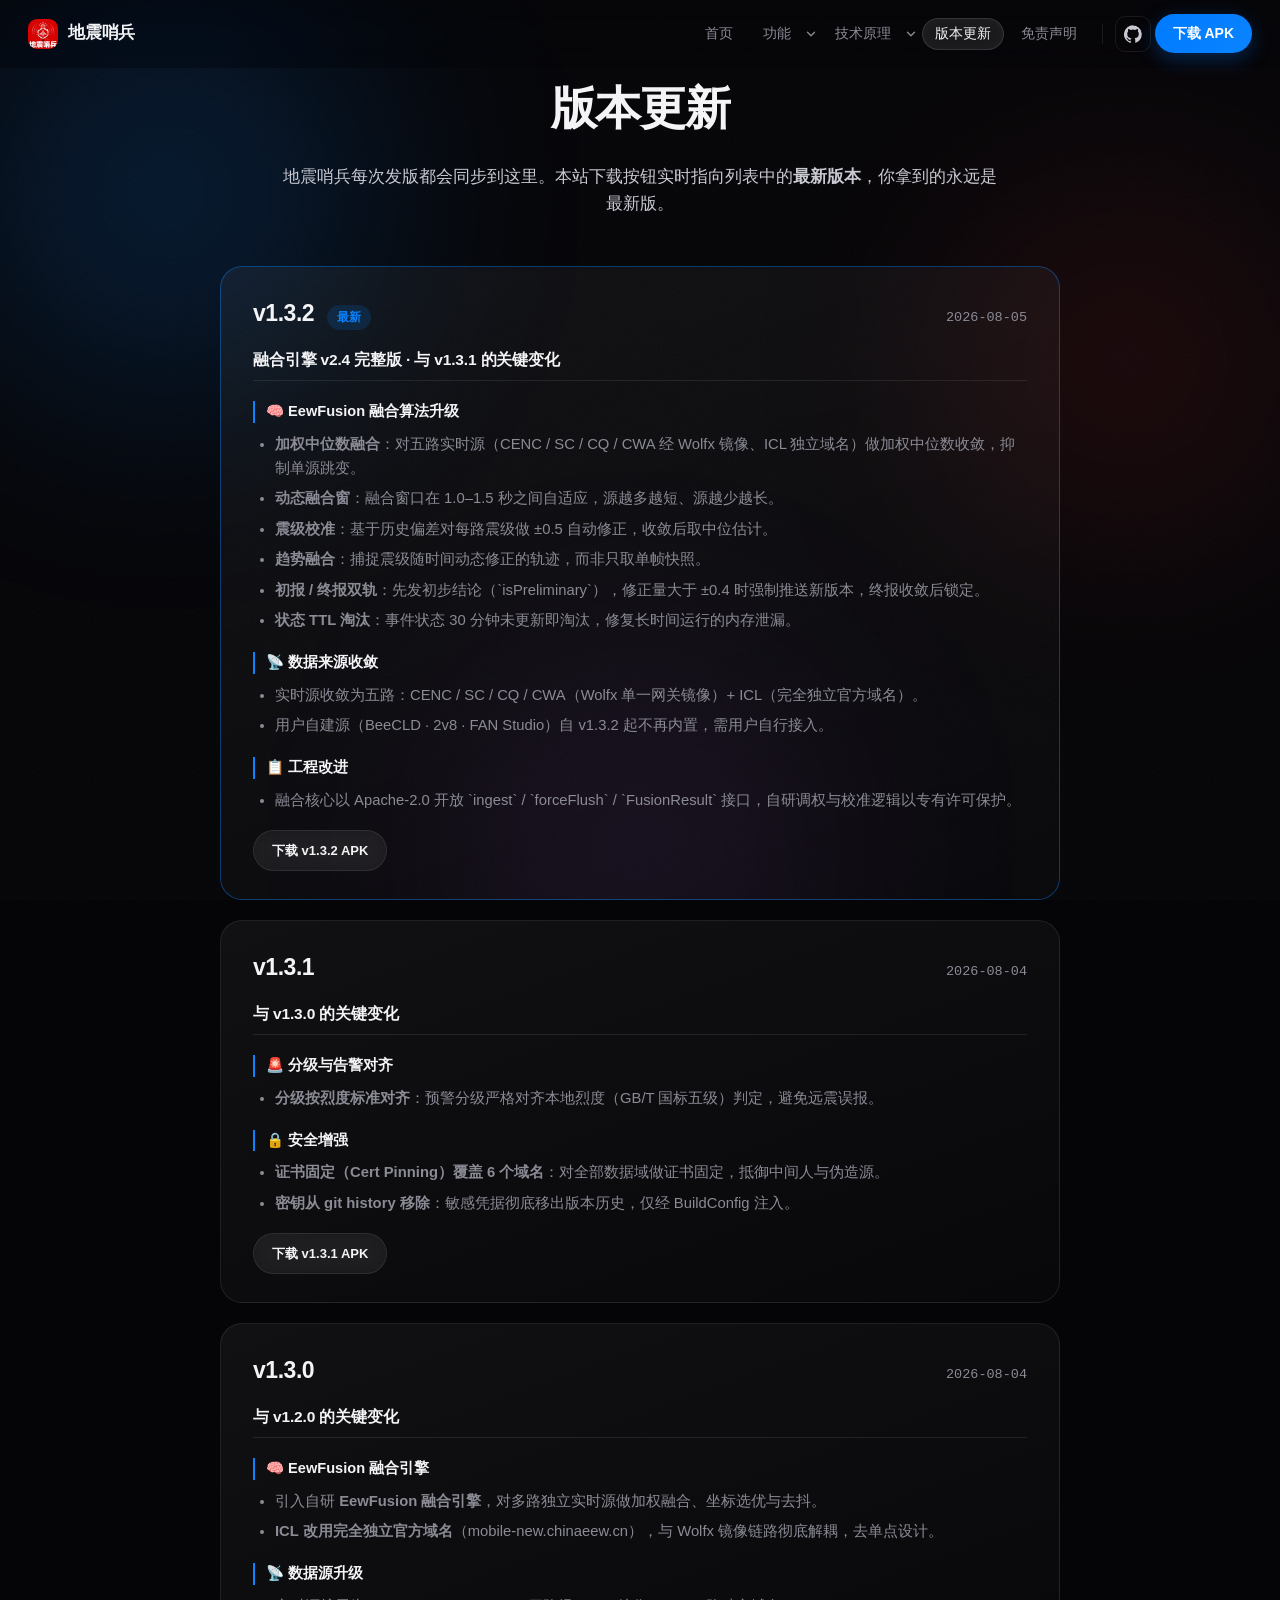
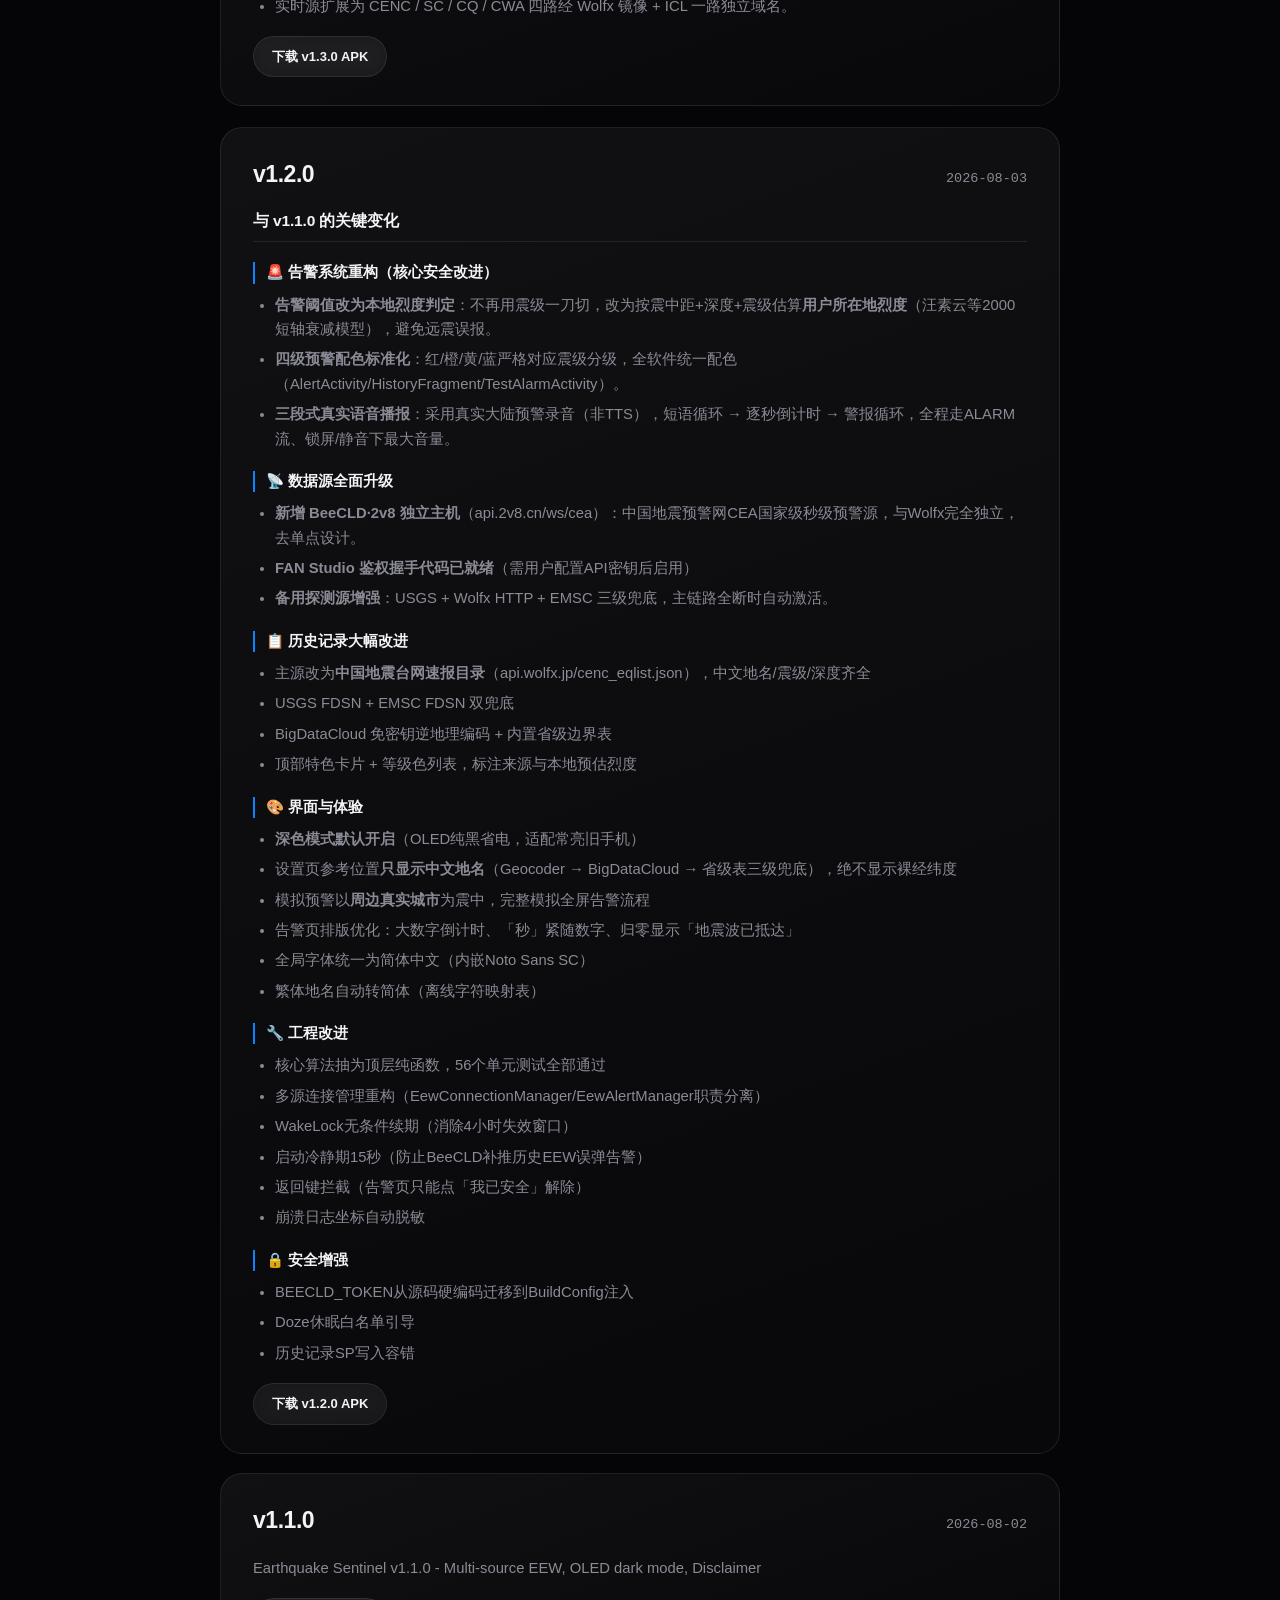
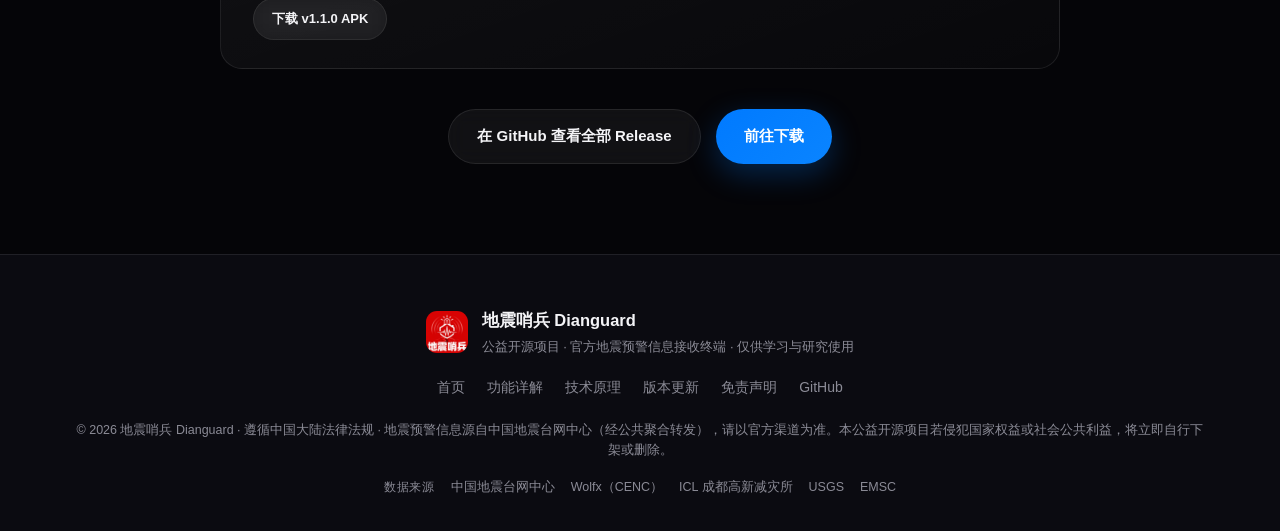
==== commit b8603bda: "docs: 版本页页脚统一合规定位与公益下架声明" ====
--- a/changelog.html
+++ b/changelog.html
@@ -138,7 +138,7 @@
         <img src="assets/ic_launcher.png" alt="">
         <div>
           <strong>地震哨兵 Dianguard</strong>
-          <p>开源 Android 地震预警应用 · 仅供学习与研究使用</p>
+          <p>公益开源项目 · 官方地震预警信息接收终端 · 仅供学习与研究使用</p>
         </div>
       </div>
       <div class="footer-links">
@@ -149,7 +149,7 @@
         <a href="disclaimer.html">免责声明</a>
         <a href="https://github.com/Lokeily/Earthquake-Sentinel" target="_blank" rel="noopener">GitHub</a>
       </div>
-      <p class="footer-copy">© 2026 地震哨兵 Dianguard · 地震预警信息源自中国地震台网中心（经公共聚合转发），请以官方渠道为准。</p>
+      <p class="footer-copy">© 2026 地震哨兵 Dianguard · 遵循中国大陆法律法规 · 地震预警信息源自中国地震台网中心（经公共聚合转发），请以官方渠道为准。本公益开源项目若侵犯国家权益或社会公共利益，将立即自行下架或删除。</p>
       <div class="footer-sources">
         <span class="fs-label">数据来源</span>
         <a href="https://www.cenc.ac.cn/" target="_blank" rel="noopener">中国地震台网中心</a>
--- a/styles.css
+++ b/styles.css
@@ -557,6 +557,7 @@
   z-index: 3;
 }
 .phone-screen {
+  position: relative;
   width: 100%; height: 100%;
   padding: 42px 18px 22px;
   background: linear-gradient(180deg, #0a0a10, #16161e);
@@ -576,6 +577,16 @@
   animation: pulse-red 2.4s ease-in-out infinite;
 }
 .alert-card.red { background: linear-gradient(140deg, #ff3b30, #ff6b52); }
+.alert-card[data-level="red"]    { background: linear-gradient(140deg,#ff3b30,#ff6b52); box-shadow:0 14px 44px rgba(255,59,48,.36); }
+.alert-card[data-level="orange"] { background: linear-gradient(140deg,#ff9500,#ffb340); box-shadow:0 14px 44px rgba(255,149,0,.34); }
+.alert-card[data-level="yellow"] { background: linear-gradient(140deg,#e6b800,#ffd60a); color:#1a1a1a; box-shadow:0 14px 44px rgba(255,214,10,.34); }
+.alert-card[data-level="yellow"] .alert-icon,
+.alert-card[data-level="yellow"] .alert-level,
+.alert-card[data-level="yellow"] .alert-mag,
+.alert-card[data-level="yellow"] .alert-tip { color:#1a1a1a; }
+.alert-card[data-level="yellow"] .eta-ring-fg { stroke:#1a1a1a; }
+.alert-card[data-level="yellow"] .eta-ring-bg { stroke: rgba(26,26,26,0.25); }
+.alert-card[data-level="blue"]   { background: linear-gradient(140deg,#0a84ff,#3aa0ff); box-shadow:0 14px 44px rgba(10,132,255,.34); }
 @keyframes pulse-red {
   0%,100% { box-shadow: 0 14px 40px rgba(255,59,48,0.32); }
   50% { box-shadow: 0 16px 58px rgba(255,59,48,0.62); }
@@ -592,14 +603,18 @@
   flex-direction: column;
   align-items: center;
   justify-content: center;
+  gap: 7px;
   margin: 8px 0 4px;
-  min-height: 102px;
+}
+.eta-clock {
+  position: relative;
+  width: 96px; height: 96px;
+  display: flex; align-items: center; justify-content: center;
 }
 .alert-eta .eta-ring {
   position: absolute;
-  top: 50%; left: 50%;
-  width: 94px; height: 94px;
-  transform: translate(-50%, -58%);
+  inset: 0;
+  width: 100%; height: 100%;
 }
 .alert-eta .eta-ring-bg { fill: none; stroke: rgba(255,255,255,0.26); stroke-width: 7; }
 .alert-eta .eta-ring-fg {
@@ -614,7 +629,51 @@
   transition: stroke-dashoffset 1s linear;
 }
 .alert-eta .count { font-size: 40px; font-weight: 800; line-height: 1; position: relative; z-index: 1; }
-.alert-eta .eta-label { font-size: 11.5px; opacity: 0.92; margin-top: 3px; z-index: 1; }
+.alert-eta .eta-label { font-size: 11.5px; opacity: 0.92; position: relative; z-index: 1; }
+
+/* 首页 hero：倒计时归零后弹出的分级提醒 */
+.alert-popup {
+  position: absolute;
+  left: 50%; bottom: 16px;
+  transform: translate(-50%, 18px);
+  display: flex; flex-direction: column; align-items: center; gap: 1px;
+  padding: 9px 16px; border-radius: 14px;
+  color: #fff; font-weight: 700; text-align: center;
+  width: max-content; max-width: 92%;
+  opacity: 0; pointer-events: none;
+  transition: opacity .3s var(--ease), transform .3s var(--ease);
+  z-index: 6;
+}
+.alert-popup.show { opacity: 1; transform: translate(-50%, 0); }
+.ap-ico { font-size: 15px; line-height: 1; }
+.ap-title { font-size: 14.5px; font-weight: 800; letter-spacing: 0.02em; }
+.ap-sub { font-size: 11.5px; font-weight: 600; opacity: 0.92; }
+.alert-popup[data-level="red"]    { background: linear-gradient(140deg,#ff3b30,#ff6b52); box-shadow:0 10px 30px rgba(255,59,48,.5); }
+.alert-popup[data-level="orange"] { background: linear-gradient(140deg,#ff9500,#ffb340); box-shadow:0 10px 30px rgba(255,149,0,.45); }
+.alert-popup[data-level="yellow"] { background: linear-gradient(140deg,#e6b800,#ffd60a); color:#1a1a1a; box-shadow:0 10px 30px rgba(255,214,10,.45); }
+.alert-popup[data-level="yellow"] .ap-sub { color:#1a1a1a; opacity:.8; }
+.alert-popup[data-level="blue"]   { background: linear-gradient(140deg,#0a84ff,#3aa0ff); box-shadow:0 10px 30px rgba(10,132,255,.45); }
+
+/* 首页 hero：四级等级切换 */
+.hero-levels { display: flex; flex-wrap: wrap; gap: 8px; justify-content: center; margin-top: 18px; }
+.hero-lv {
+  display: inline-flex; align-items: center; gap: 7px;
+  padding: 7px 13px; border-radius: 999px;
+  font-size: 12.5px; font-weight: 700; cursor: pointer;
+  border: 1px solid var(--border); background: rgba(255,255,255,0.04);
+  color: var(--text-soft); transition: all .2s var(--ease);
+}
+.hero-lv i { width: 10px; height: 10px; border-radius: 50%; display: inline-block; }
+.hero-lv[data-level="red"] i { background: var(--level-red); }
+.hero-lv[data-level="orange"] i { background: var(--level-orange); }
+.hero-lv[data-level="yellow"] i { background: var(--level-yellow); }
+.hero-lv[data-level="blue"] i { background: var(--level-blue); }
+.hero-lv:hover { border-color: rgba(255,255,255,.3); }
+.hero-lv.is-active { color: #fff; border-color: transparent; }
+.hero-lv.is-active[data-level="red"]    { background: var(--level-red);    box-shadow: 0 6px 18px rgba(255,59,48,.4); }
+.hero-lv.is-active[data-level="orange"] { background: var(--level-orange); box-shadow: 0 6px 18px rgba(255,149,0,.4); }
+.hero-lv.is-active[data-level="yellow"] { background: var(--level-yellow); color:#1a1a1a; box-shadow: 0 6px 18px rgba(255,214,10,.4); }
+.hero-lv.is-active[data-level="blue"]   { background: var(--level-blue);   box-shadow: 0 6px 18px rgba(10,132,255,.4); }
 
 .home-preview {
   flex: 1;
@@ -2830,7 +2889,7 @@
   96%, 100% { border-color: rgba(255, 59, 48, 0.95); opacity: 0; transform: translate(-50%, -50%) scale(1.6); }
 }
 
-/* 手机：台站测定后（~24%）弹出倒计时，S 波到达前（97%）淡出 */
+/* 手机：演示期间常驻显示，倒计时由 JS 驱动 */
 .pw-phone {
   font-size: 10.5px;
   font-weight: 700;
@@ -2840,39 +2899,22 @@
   color: var(--blue-dark);
   border: 1px solid rgba(10, 132, 255, 0.35);
   white-space: nowrap;
-  opacity: 0;
-  animation: phone-visible var(--pw-cycle) linear infinite;
-}
-@keyframes phone-visible {
-  0%, 21% { opacity: 0; transform: translateY(4px); }
-  24%, 53% { opacity: 1; transform: none; }
-  57%, 100% { opacity: 0; transform: translateY(-2px); }
-}
-
-/* 倒计时数字：24%（台站测定）开始从 14 递减，100%（S 波到达）归零。
-   用 @property 注册整数变量 + counter 渲染，纯 CSS 无 JS；
-   不支持 @property 的浏览器降级为静态 14。 */
-@property --cd {
-  syntax: '<integer>';
-  initial-value: 14;
-  inherits: false;
+  opacity: 1;
+}
+
+/* 倒计时数字：由 JS 驱动，每次递减时回滚一下，做出「滚动」观感 */
+@keyframes pw-count-roll {
+  0% { transform: translateY(-0.5em); opacity: 0.15; }
+  100% { transform: translateY(0); opacity: 1; }
 }
 .pw-count {
   font-variant-numeric: tabular-nums;
   min-width: 1.4ch;
   display: inline-block;
   text-align: center;
-  counter-reset: cd var(--cd, 14);
-}
-.pw-count::before { content: counter(cd); }
-.pw-count {
-  animation: cd-count var(--pw-cycle) linear infinite;
-}
-@keyframes cd-count {
-  0%, 22% { --cd: 14; }
-  55% { --cd: 0; }
-  100% { --cd: 0; }
-}
+  position: relative;
+}
+.pw-count.roll { animation: pw-count-roll .34s var(--ease); }
 .pw-hud {
   position: absolute;
   top: 16px; left: 18px; right: 18px;
@@ -2885,25 +2927,58 @@
 .pw-alert {
   position: absolute;
   top: 46%; left: 50%;
-  transform: translate(-50%, -50%);
-  background: rgba(255, 59, 48, 0.94);
-  color: #fff;
-  padding: 11px 20px;
+  transform: translate(-50%, -50%) scale(0.92);
+  padding: 12px 20px;
   border-radius: 14px;
-  font-size: 14.5px; font-weight: 700;
+  font-weight: 700;
   line-height: 1.4;
   text-align: center;
   max-width: 86%;
-  box-shadow: 0 10px 34px rgba(255, 59, 48, 0.55);
+  color: #fff;
   opacity: 0;
-  animation: pw-alert-show var(--pw-cycle) linear infinite;
+  pointer-events: none;
+  transition: opacity .3s var(--ease), transform .3s var(--ease);
   z-index: 5;
-}
-@keyframes pw-alert-show {
-  0%, 53% { opacity: 0; transform: translate(-50%, -50%) scale(0.9); }
-  55%, 92% { opacity: 1; transform: translate(-50%, -50%) scale(1); }
-  96%, 100% { opacity: 0; transform: translate(-50%, -50%) scale(0.95); }
-}
+  display: flex; flex-direction: column; gap: 2px; align-items: center;
+}
+.pw-alert.show { opacity: 1; transform: translate(-50%, -50%) scale(1); }
+.pw-alert-ico { font-size: 18px; line-height: 1; }
+.pw-alert-title { font-size: 16px; font-weight: 800; letter-spacing: 0.02em; }
+.pw-alert-sub { font-size: 12.5px; font-weight: 600; opacity: 0.94; }
+.pw-alert[data-level="red"]    { background: linear-gradient(140deg,#ff3b30,#ff6b52); box-shadow: 0 12px 34px rgba(255,59,48,.55); }
+.pw-alert[data-level="orange"] { background: linear-gradient(140deg,#ff9500,#ffb340); box-shadow: 0 12px 34px rgba(255,149,0,.5); }
+.pw-alert[data-level="yellow"] { background: linear-gradient(140deg,#e6b800,#ffd60a); color:#1a1a1a; box-shadow: 0 12px 34px rgba(255,214,10,.5); }
+.pw-alert[data-level="yellow"] .pw-alert-sub { color:#1a1a1a; opacity:.8; }
+.pw-alert[data-level="blue"]   { background: linear-gradient(140deg,#0a84ff,#3aa0ff); box-shadow: 0 12px 34px rgba(10,132,255,.5); }
+
+/* 技术原理页：倒计时演示的控制条 */
+.pw-controls { display: flex; flex-wrap: wrap; gap: 12px; align-items: center; justify-content: center; margin-top: 18px; }
+.pw-levels { display: flex; flex-wrap: wrap; gap: 8px; }
+.pw-lv {
+  display: inline-flex; align-items: center; gap: 7px;
+  padding: 7px 13px; border-radius: 999px;
+  font-size: 12.5px; font-weight: 700; cursor: pointer;
+  border: 1px solid var(--border); background: rgba(255,255,255,0.04);
+  color: var(--text-soft); transition: all .2s var(--ease);
+}
+.pw-lv i { width: 10px; height: 10px; border-radius: 50%; display: inline-block; }
+.pw-lv[data-level="red"] i { background: var(--level-red); }
+.pw-lv[data-level="orange"] i { background: var(--level-orange); }
+.pw-lv[data-level="yellow"] i { background: var(--level-yellow); }
+.pw-lv[data-level="blue"] i { background: var(--level-blue); }
+.pw-lv:hover { border-color: rgba(255,255,255,.3); }
+.pw-lv.is-active { color: #fff; border-color: transparent; }
+.pw-lv.is-active[data-level="red"]    { background: var(--level-red);    box-shadow: 0 6px 18px rgba(255,59,48,.4); }
+.pw-lv.is-active[data-level="orange"] { background: var(--level-orange); box-shadow: 0 6px 18px rgba(255,149,0,.4); }
+.pw-lv.is-active[data-level="yellow"] { background: var(--level-yellow); color:#1a1a1a; box-shadow: 0 6px 18px rgba(255,214,10,.4); }
+.pw-lv.is-active[data-level="blue"]   { background: var(--level-blue);   box-shadow: 0 6px 18px rgba(10,132,255,.4); }
+.pw-replay {
+  padding: 7px 14px; border-radius: 999px;
+  font-size: 12.5px; font-weight: 700; cursor: pointer;
+  border: 1px solid var(--border); background: rgba(255,255,255,0.06);
+  color: var(--text); transition: all .2s var(--ease);
+}
+.pw-replay:hover { background: rgba(255,255,255,0.12); }
 .pw-legend {
   position: absolute;
   bottom: 14px; left: 0; right: 0;
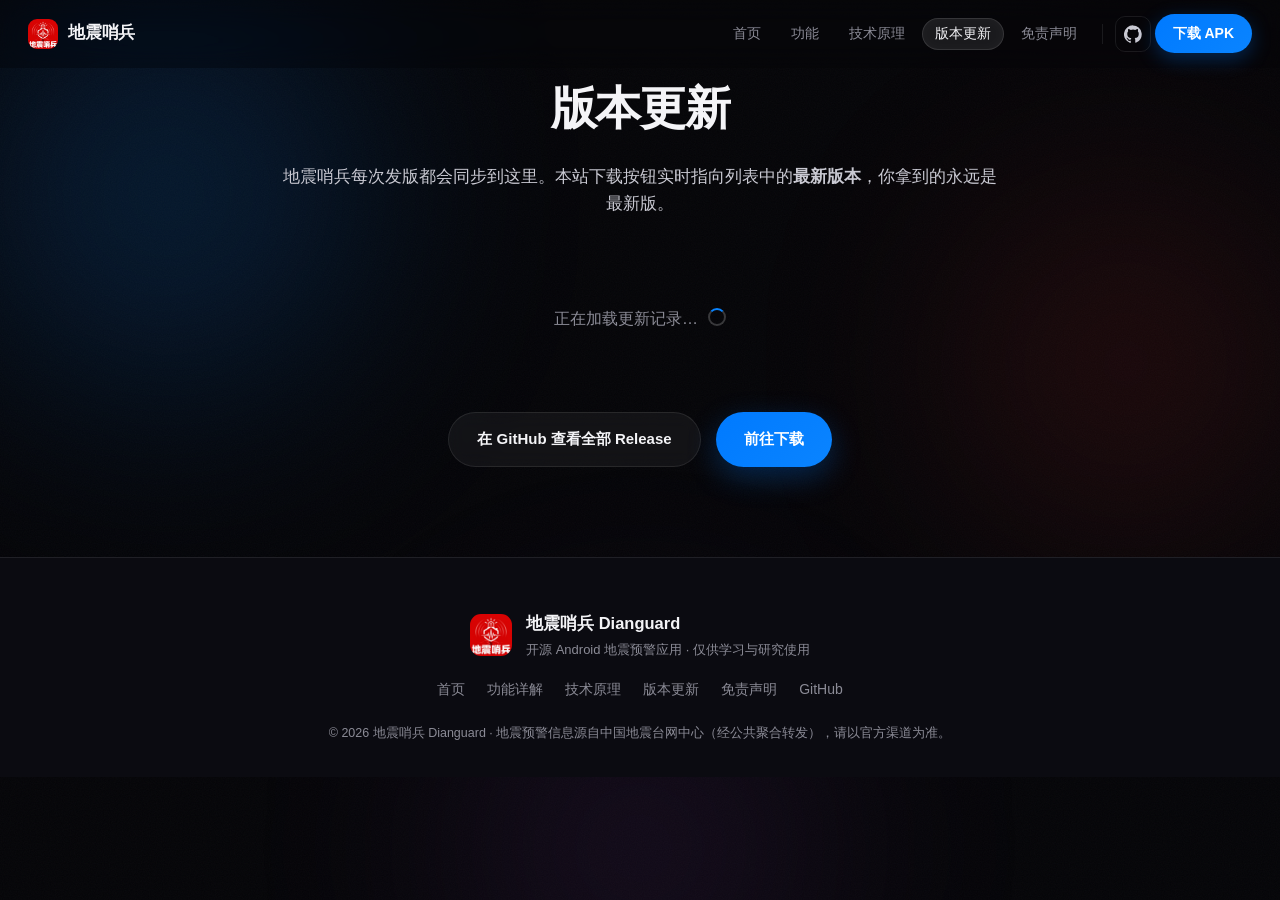
==== commit 7801a1dd: "site update: v1.4.3（官方源直连/先到先发内容更新 + 交错入场动画 + FAN 移除 + 版本号同步） : changelog.html" ====
--- a/changelog.html
+++ b/changelog.html
@@ -5,45 +5,8 @@
   <meta name="viewport" content="width=device-width, initial-scale=1.0">
   <title>版本更新 — 地震哨兵 Dianguard</title>
   <meta name="description" content="地震哨兵 Dianguard 的版本更新记录。本站下载按钮实时指向最新 Release，你下载到的永远是最新版。">
-  <meta name="theme-color" content="#050508">
-  <meta name="color-scheme" content="dark">
   <link rel="icon" type="image/png" href="assets/ic_launcher.png">
-  <link rel="canonical" href="https://lokeily.github.io/dianguard-site/changelog.html">
-  <meta property="og:type" content="website">
-  <meta property="og:site_name" content="地震哨兵 Dianguard">
-  <meta property="og:title" content="版本更新 — 地震哨兵 Dianguard">
-  <meta property="og:description" content="地震哨兵 Dianguard 的版本更新记录。本站下载按钮实时指向最新 Release，你下载到的永远是最新版。">
-  <meta property="og:url" content="https://lokeily.github.io/dianguard-site/changelog.html">
-  <meta property="og:image" content="https://lokeily.github.io/dianguard-site/assets/og-cover.png">
-  <meta property="og:image:width" content="1200">
-  <meta property="og:image:height" content="630">
-  <meta property="og:locale" content="zh_CN">
-  <meta name="twitter:card" content="summary_large_image">
-  <meta name="twitter:title" content="版本更新 — 地震哨兵 Dianguard">
-  <meta name="twitter:description" content="地震哨兵 Dianguard 的版本更新记录。本站下载按钮实时指向最新 Release，你下载到的永远是最新版。">
-  <meta name="twitter:image" content="https://lokeily.github.io/dianguard-site/assets/og-cover.png">
   <link rel="stylesheet" href="styles.css">
-  <script type="application/ld+json">
-  {
-    "@context": "https://schema.org",
-    "@type": "SoftwareApplication",
-    "name": "地震哨兵 Dianguard",
-    "applicationCategory": "UtilityApplication",
-    "operatingSystem": "Android",
-    "offers": {
-      "@type": "Offer",
-      "price": "0",
-      "priceCurrency": "CNY"
-    },
-    "softwareVersion": "v1.3.2",
-    "downloadUrl": "https://github.com/Lokeily/Earthquake-Sentinel/releases/latest",
-    "codeRepository": "https://github.com/Lokeily/Earthquake-Sentinel",
-    "author": {
-      "@type": "Organization",
-      "name": "Lokeily"
-    }
-  }
-  </script>
 </head>
 <body class="page-changelog">
   <div class="scroll-progress"><i></i></div>
@@ -58,8 +21,8 @@
     <button class="nav-toggle" id="nav-toggle" aria-label="打开菜单" aria-expanded="false"><i></i><i></i><i></i></button>
     <div class="nav-links" id="nav-links">
       <a href="index.html">首页</a>
-      <div class="nav-item"><a href="features.html">功能</a><span class="nav-caret" aria-hidden="true"><svg viewBox="0 0 24 24" fill="none" stroke="currentColor" stroke-width="2.2" stroke-linecap="round" stroke-linejoin="round"><path d="M6 9l6 6 6-6"/></svg></span><div class="nav-drop" role="menu"><a href="features.html#alerting"><b>告警体验</b><span>全屏倒计时 · 锁屏之上</span></a><a href="features.html#levels"><b>四级预警</b><span>Ⅰ红Ⅱ橙Ⅲ黄Ⅳ蓝 · 按本地烈度</span></a><a href="features.html#voice"><b>预警语音</b><span>真实录音 · 三段式播报</span></a><a href="features.html#sources"><b>多源融合</b><span>五源融合 · EewFusion 决策</span></a><a href="features.html#control"><b>个性化</b><span>阈值可调 · 模拟演练</span></a><a href="features.html#permissions"><b>权限说明</b><span>每一项都对应一个功能</span></a></div></div>
-      <div class="nav-item"><a href="how.html">技术原理</a><span class="nav-caret" aria-hidden="true"><svg viewBox="0 0 24 24" fill="none" stroke="currentColor" stroke-width="2.2" stroke-linecap="round" stroke-linejoin="round"><path d="M6 9l6 6 6-6"/></svg></span><div class="nav-drop" role="menu"><a href="how.html#mechanism"><b>地震波</b><span>先见闪电 · 后闻雷声</span></a><a href="how.html#timeline"><b>预警时间轴</b><span>从地动山摇到手机响铃</span></a><a href="how.html#intensity"><b>烈度公式</b><span>你这里有多晃</span></a><a href="how.html#arch"><b>五源数据流</b><span>五源融合 · 分区烈度</span></a><a href="how.html#blindzone"><b>预警盲区</b><span>离闪电太近来不及</span></a><a href="how.html#decision"><b>触发决策</b><span>要不要叫醒你</span></a></div></div>
+      <a href="features.html">功能</a>
+      <a href="how.html">技术原理</a>
       <a href="changelog.html" class="active">版本更新</a>
       <a href="disclaimer.html">免责声明</a>
       <span class="nav-sep"></span>
@@ -77,53 +40,9 @@
         <p class="lead">地震哨兵每次发版都会同步到这里。本站下载按钮实时指向列表中的<strong>最新版本</strong>，你拿到的永远是最新版。</p>
       </header>
 
-      <!-- 下面这段由 tools/bake-changelog.js 从 GitHub Release 生成，请勿手改。
-           静态存在是刻意为之：GitHub API 对未认证请求限流 60 次/小时/IP，
-           页面内容不能依赖那次请求成功。JS 只在能连通时刷新出更新的版本。 -->
-      <!-- BAKED:BEGIN -->
-  <div id="release-list" class="release-list" data-baked="1.3.2,1.3.1,1.3.0,1.2.0,1.1.0">
-    <article class="release-card latest">
-      <div class="release-head">
-        <span class="release-version">v1.3.2</span><span class="release-badge">最新</span>
-        <span class="release-date">2026-08-05</span>
+      <div id="release-list" class="release-list">
+        <div class="release-loading">正在加载更新记录…</div>
       </div>
-      <div class="release-notes"><h4>融合引擎 v2.4 完整版 · 与 v1.3.1 的关键变化</h4><h5>🧠 EewFusion 融合算法升级</h5><ul><li><strong>加权中位数融合</strong>：对五路实时源（CENC / SC / CQ / CWA 经 Wolfx 镜像、ICL 独立域名）做加权中位数收敛，抑制单源跳变。</li><li><strong>动态融合窗</strong>：融合窗口在 1.0–1.5 秒之间自适应，源越多越短、源越少越长。</li><li><strong>震级校准</strong>：基于历史偏差对每路震级做 ±0.5 自动修正，收敛后取中位估计。</li><li><strong>趋势融合</strong>：捕捉震级随时间动态修正的轨迹，而非只取单帧快照。</li><li><strong>初报 / 终报双轨</strong>：先发初步结论（`isPreliminary`），修正量大于 ±0.4 时强制推送新版本，终报收敛后锁定。</li><li><strong>状态 TTL 淘汰</strong>：事件状态 30 分钟未更新即淘汰，修复长时间运行的内存泄漏。</li></ul><h5>📡 数据来源收敛</h5><ul><li>实时源收敛为五路：CENC / SC / CQ / CWA（Wolfx 单一网关镜像）+ ICL（完全独立官方域名）。</li><li>用户自建源（BeeCLD · 2v8 · FAN Studio）自 v1.3.2 起不再内置，需用户自行接入。</li></ul><h5>📋 工程改进</h5><ul><li>融合核心以 Apache-2.0 开放 `ingest` / `forceFlush` / `FusionResult` 接口，自研调权与校准逻辑以专有许可保护。</li></ul></div>
-      <p class="release-dl"><a class="btn btn-secondary btn-small" href="https://github.com/Lokeily/Earthquake-Sentinel/releases/download/v1.3.2/Dianguard-v1.3.2.apk" target="_blank" rel="noopener">下载 v1.3.2 APK</a></p>
-    </article>
-    <article class="release-card">
-      <div class="release-head">
-        <span class="release-version">v1.3.1</span>
-        <span class="release-date">2026-08-04</span>
-      </div>
-      <div class="release-notes"><h4>与 v1.3.0 的关键变化</h4><h5>🚨 分级与告警对齐</h5><ul><li><strong>分级按烈度标准对齐</strong>：预警分级严格对齐本地烈度（GB/T 国标五级）判定，避免远震误报。</li></ul><h5>🔒 安全增强</h5><ul><li><strong>证书固定（Cert Pinning）覆盖 6 个域名</strong>：对全部数据域做证书固定，抵御中间人与伪造源。</li><li><strong>密钥从 git history 移除</strong>：敏感凭据彻底移出版本历史，仅经 BuildConfig 注入。</li></ul></div>
-      <p class="release-dl"><a class="btn btn-secondary btn-small" href="https://github.com/Lokeily/Earthquake-Sentinel/releases/download/v1.3.1/Dianguard-v1.3.1-release.apk" target="_blank" rel="noopener">下载 v1.3.1 APK</a></p>
-    </article>
-    <article class="release-card">
-      <div class="release-head">
-        <span class="release-version">v1.3.0</span>
-        <span class="release-date">2026-08-04</span>
-      </div>
-      <div class="release-notes"><h4>与 v1.2.0 的关键变化</h4><h5>🧠 EewFusion 融合引擎</h5><ul><li>引入自研 <strong>EewFusion 融合引擎</strong>，对多路独立实时源做加权融合、坐标选优与去抖。</li><li><strong>ICL 改用完全独立官方域名</strong>（mobile-new.chinaeew.cn），与 Wolfx 镜像链路彻底解耦，去单点设计。</li></ul><h5>📡 数据源升级</h5><ul><li>实时源扩展为 CENC / SC / CQ / CWA 四路经 Wolfx 镜像 + ICL 一路独立域名。</li></ul></div>
-      <p class="release-dl"><a class="btn btn-secondary btn-small" href="https://github.com/Lokeily/Earthquake-Sentinel/releases/download/v1.3.0/Dianguard-v1.3.0-release.apk" target="_blank" rel="noopener">下载 v1.3.0 APK</a></p>
-    </article>
-    <article class="release-card">
-      <div class="release-head">
-        <span class="release-version">v1.2.0</span>
-        <span class="release-date">2026-08-03</span>
-      </div>
-      <div class="release-notes"><h4>与 v1.1.0 的关键变化</h4><h5>🚨 告警系统重构（核心安全改进）</h5><ul><li><strong>告警阈值改为本地烈度判定</strong>：不再用震级一刀切，改为按震中距+深度+震级估算<strong>用户所在地烈度</strong>（汪素云等2000短轴衰减模型），避免远震误报。</li><li><strong>四级预警配色标准化</strong>：红/橙/黄/蓝严格对应震级分级，全软件统一配色（AlertActivity/HistoryFragment/TestAlarmActivity）。</li><li><strong>三段式真实语音播报</strong>：采用真实大陆预警录音（非TTS），短语循环 → 逐秒倒计时 → 警报循环，全程走ALARM流、锁屏/静音下最大音量。</li></ul><h5>📡 数据源全面升级</h5><ul><li><strong>新增 BeeCLD·2v8 独立主机</strong>（api.2v8.cn/ws/cea）：中国地震预警网CEA国家级秒级预警源，与Wolfx完全独立，去单点设计。</li><li><strong>FAN Studio 鉴权握手代码已就绪</strong>（需用户配置API密钥后启用）</li><li><strong>备用探测源增强</strong>：USGS + Wolfx HTTP + EMSC 三级兜底，主链路全断时自动激活。</li></ul><h5>📋 历史记录大幅改进</h5><ul><li>主源改为<strong>中国地震台网速报目录</strong>（api.wolfx.jp/cenc_eqlist.json），中文地名/震级/深度齐全</li><li>USGS FDSN + EMSC FDSN 双兜底</li><li>BigDataCloud 免密钥逆地理编码 + 内置省级边界表</li><li>顶部特色卡片 + 等级色列表，标注来源与本地预估烈度</li></ul><h5>🎨 界面与体验</h5><ul><li><strong>深色模式默认开启</strong>（OLED纯黑省电，适配常亮旧手机）</li><li>设置页参考位置<strong>只显示中文地名</strong>（Geocoder → BigDataCloud → 省级表三级兜底），绝不显示裸经纬度</li><li>模拟预警以<strong>周边真实城市</strong>为震中，完整模拟全屏告警流程</li><li>告警页排版优化：大数字倒计时、「秒」紧随数字、归零显示「地震波已抵达」</li><li>全局字体统一为简体中文（内嵌Noto Sans SC）</li><li>繁体地名自动转简体（离线字符映射表）</li></ul><h5>🔧 工程改进</h5><ul><li>核心算法抽为顶层纯函数，56个单元测试全部通过</li><li>多源连接管理重构（EewConnectionManager/EewAlertManager职责分离）</li><li>WakeLock无条件续期（消除4小时失效窗口）</li><li>启动冷静期15秒（防止BeeCLD补推历史EEW误弹告警）</li><li>返回键拦截（告警页只能点「我已安全」解除）</li><li>崩溃日志坐标自动脱敏</li></ul><h5>🔒 安全增强</h5><ul><li>BEECLD_TOKEN从源码硬编码迁移到BuildConfig注入</li><li>Doze休眠白名单引导</li><li>历史记录SP写入容错</li></ul></div>
-      <p class="release-dl"><a class="btn btn-secondary btn-small" href="https://github.com/Lokeily/Earthquake-Sentinel/releases/download/v1.2.0/Dianguard-v1.2.0-release.apk" target="_blank" rel="noopener">下载 v1.2.0 APK</a></p>
-    </article>
-    <article class="release-card">
-      <div class="release-head">
-        <span class="release-version">v1.1.0</span>
-        <span class="release-date">2026-08-02</span>
-      </div>
-      <div class="release-notes"><p>Earthquake Sentinel v1.1.0 - Multi-source EEW, OLED dark mode, Disclaimer</p></div>
-      <p class="release-dl"><a class="btn btn-secondary btn-small" href="https://github.com/Lokeily/Earthquake-Sentinel/releases/download/v1.1.0/Dianguard-v1.1.0-release.apk" target="_blank" rel="noopener">下载 v1.1.0 APK</a></p>
-    </article>
-  </div>
-  <!-- BAKED:END -->
 
       <div class="changelog-actions">
         <a class="btn btn-secondary" href="https://github.com/Lokeily/Earthquake-Sentinel/releases" target="_blank" rel="noopener">在 GitHub 查看全部 Release</a>
@@ -138,7 +57,7 @@
         <img src="assets/ic_launcher.png" alt="">
         <div>
           <strong>地震哨兵 Dianguard</strong>
-          <p>公益开源项目 · 官方地震预警信息接收终端 · 仅供学习与研究使用</p>
+          <p>开源 Android 地震预警应用 · 仅供学习与研究使用</p>
         </div>
       </div>
       <div class="footer-links">
@@ -149,18 +68,39 @@
         <a href="disclaimer.html">免责声明</a>
         <a href="https://github.com/Lokeily/Earthquake-Sentinel" target="_blank" rel="noopener">GitHub</a>
       </div>
-      <p class="footer-copy">© 2026 地震哨兵 Dianguard · 遵循中国大陆法律法规 · 地震预警信息源自中国地震台网中心（经公共聚合转发），请以官方渠道为准。本公益开源项目若侵犯国家权益或社会公共利益，将立即自行下架或删除。</p>
-      <div class="footer-sources">
-        <span class="fs-label">数据来源</span>
-        <a href="https://www.cenc.ac.cn/" target="_blank" rel="noopener">中国地震台网中心</a>
-        <a href="https://wolfx.jp/" target="_blank" rel="noopener">Wolfx（CENC）</a>
-        <a href="https://www.cnee.net/" target="_blank" rel="noopener">ICL 成都高新减灾所</a>
-        <a href="https://earthquake.usgs.gov/" target="_blank" rel="noopener">USGS</a>
-        <a href="https://www.seismicportal.eu/" target="_blank" rel="noopener">EMSC</a>
-      </div>
+      <p class="footer-copy">© 2026 地震哨兵 Dianguard · 地震预警信息源自中国地震台网中心（经公共聚合转发），请以官方渠道为准。</p>
     </div>
   </footer>
 
+  <script type="application/json" id="fallback-releases">
+  [
+    {
+      "tag": "v1.4.3",
+      "date": "2026-08-28",
+      "notes": "回归初衷：移除融合引擎，先到先发（首报烈度达标立即告警）；接入 ICL 官方 1s 增量实时与 CENC 官方目录；Wolfx 故障自动 HTTP 降级；告警页对齐 ICL / 国家标准（等级横幅 + 倒计时提示横幅 + 分级避险指引）。"
+    },
+    {
+      "tag": "v1.3.2",
+      "date": "2026-08-05",
+      "notes": "融合引擎 v2.4 完整版 + 内存泄漏修复。详见 GitHub Release 页面查看完整更新说明。"
+    },
+    {
+      "tag": "v1.3.1",
+      "date": "2026-08-04",
+      "notes": "预警等级对齐中国地震局官方标准（本地预估烈度）。详见 GitHub Release 页面查看完整更新说明。"
+    },
+    {
+      "tag": "v1.2.0",
+      "date": "2026-08-03",
+      "notes": "告警系统重构 + 数据源升级。详见 GitHub Release 页面查看完整更新说明。"
+    },
+    {
+      "tag": "v1.1.0",
+      "date": "2026-08-01",
+      "notes": "早期稳定版。详见 GitHub Release 页面查看完整更新说明。"
+    }
+  ]
+  </script>
   <script src="app.js"></script>
 </body>
 </html>
